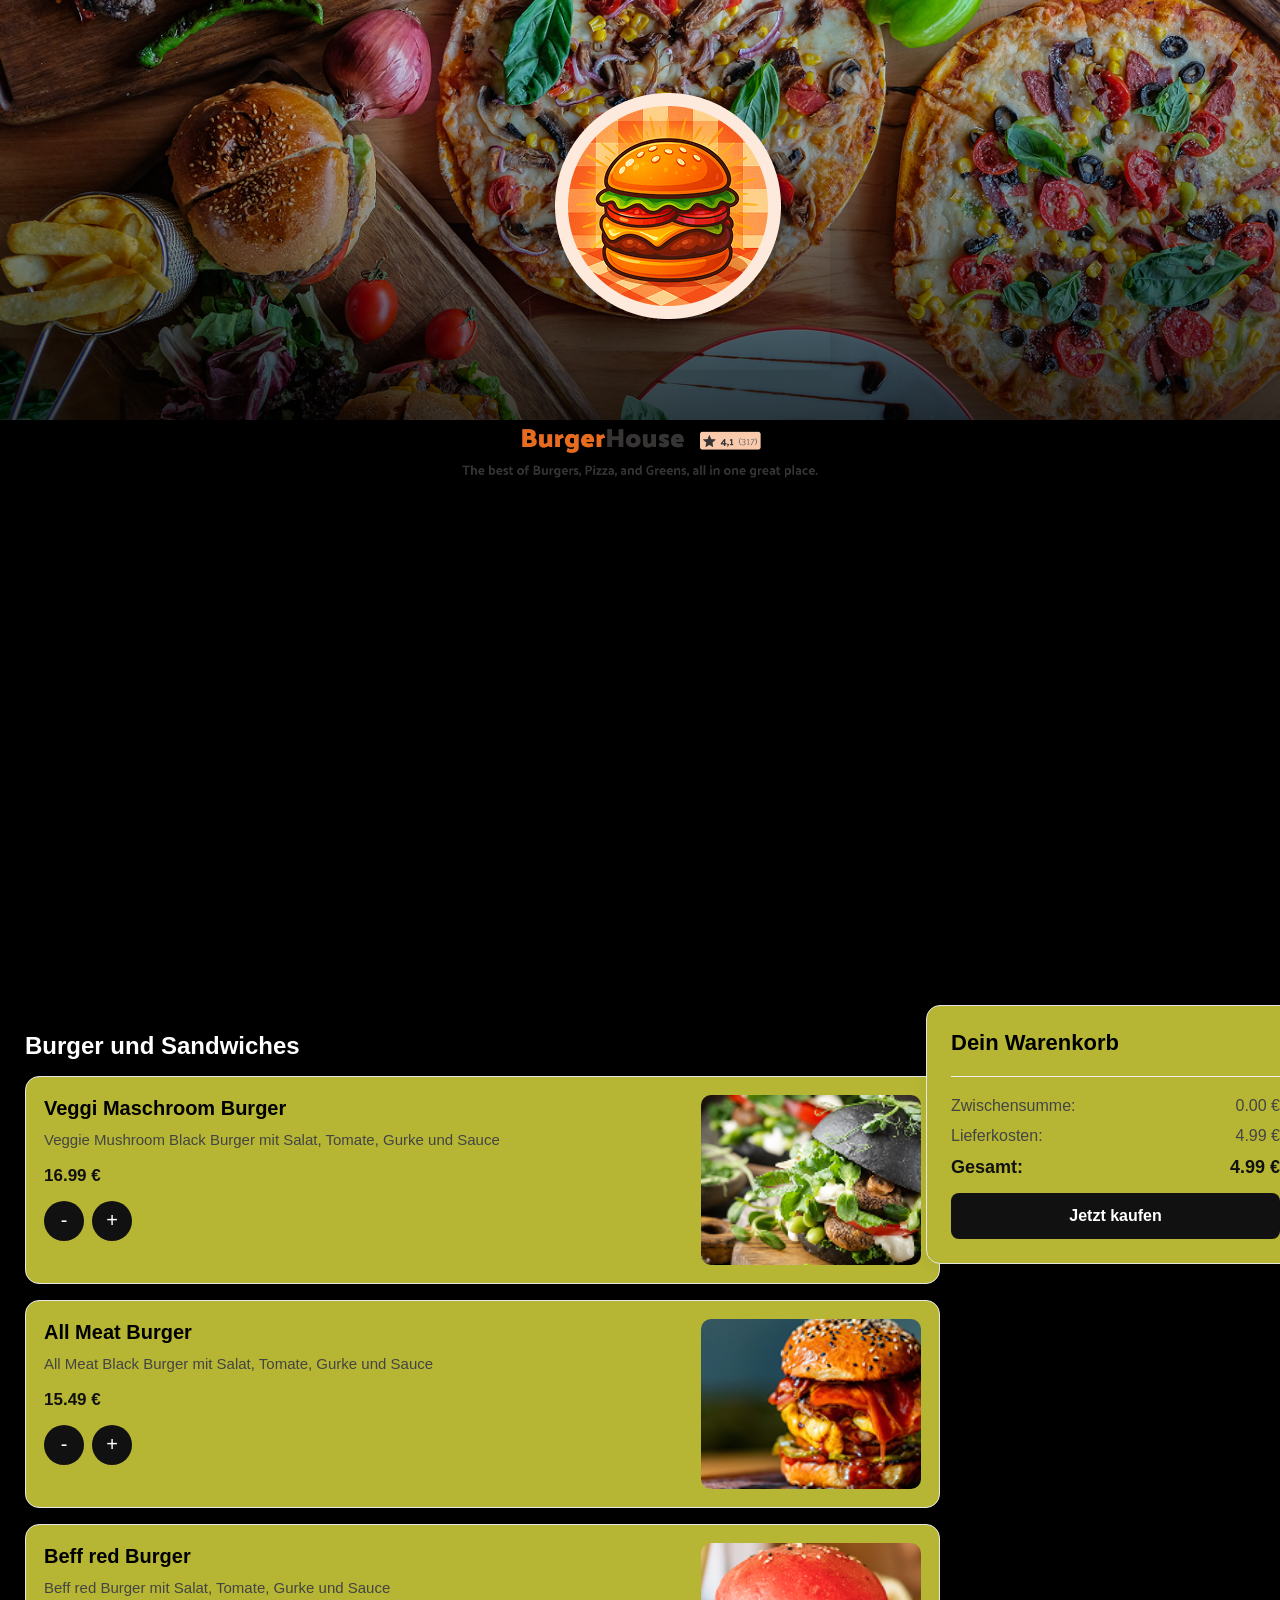
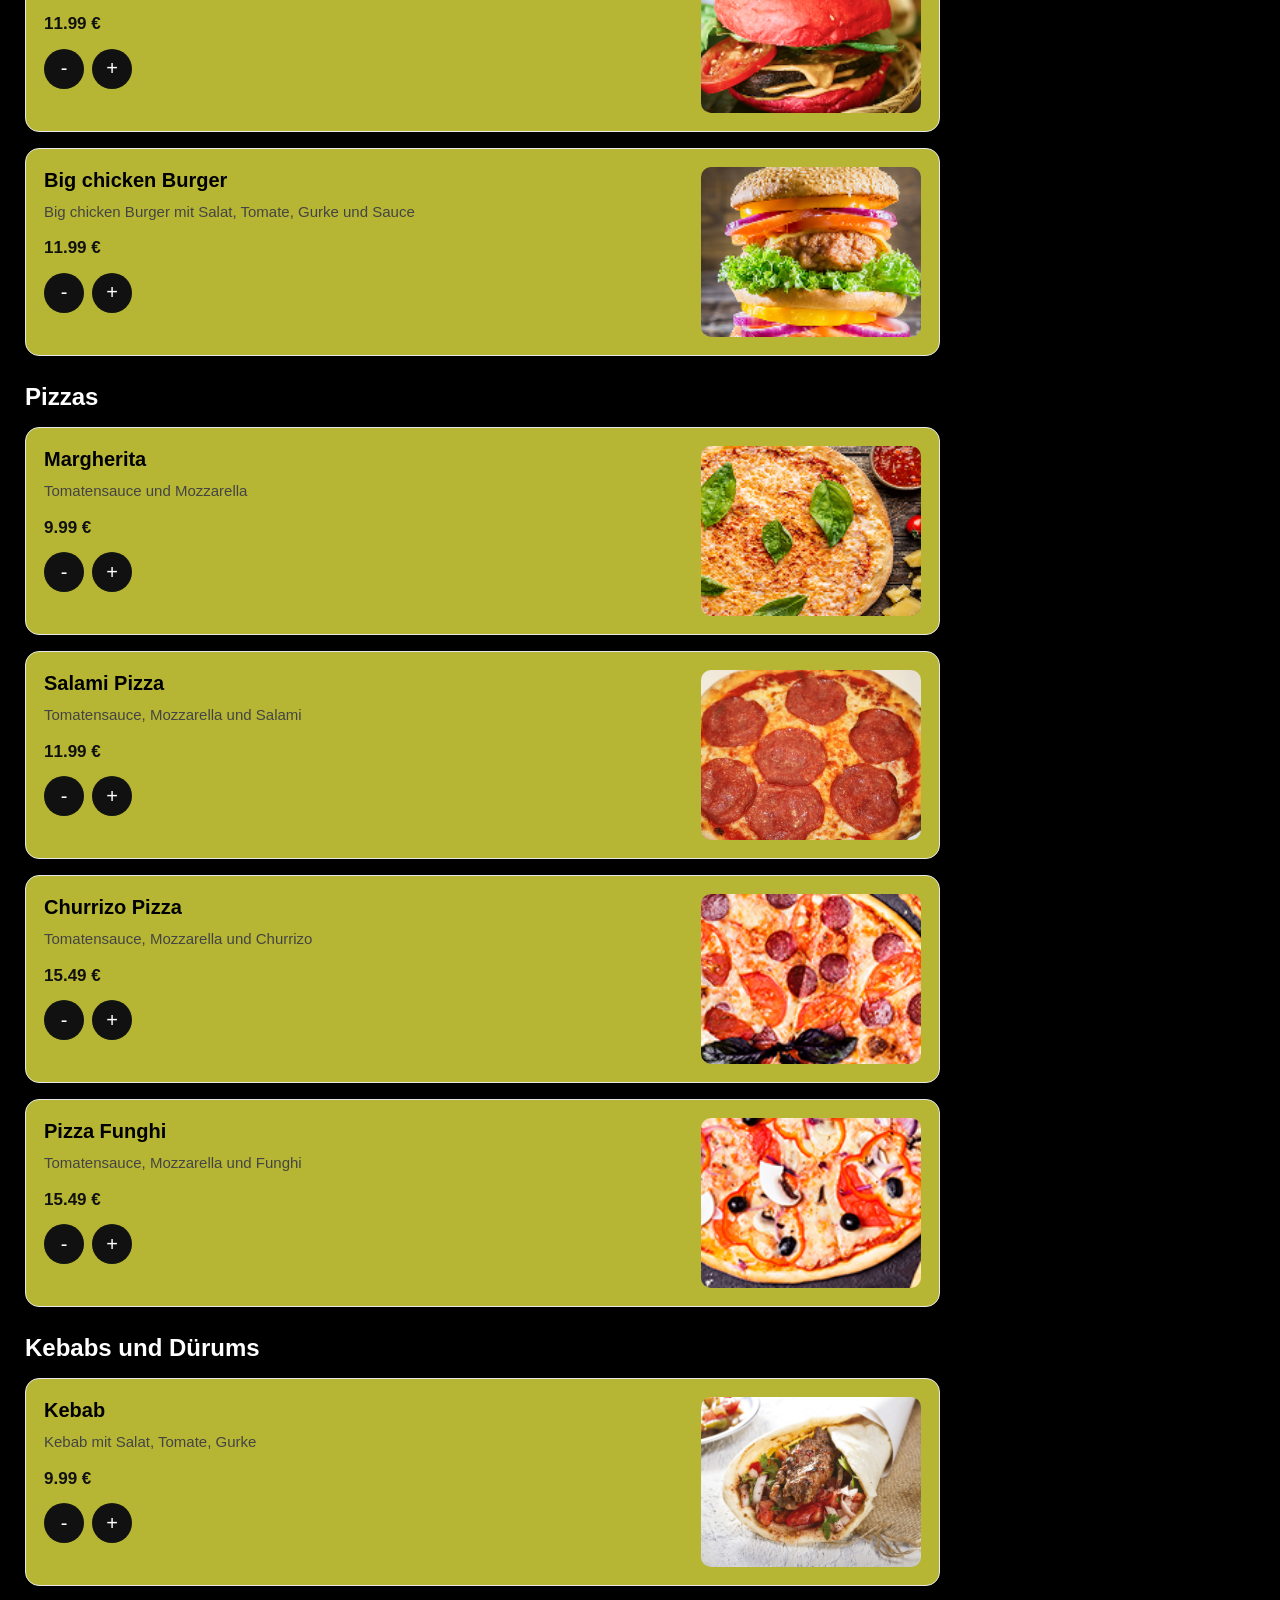
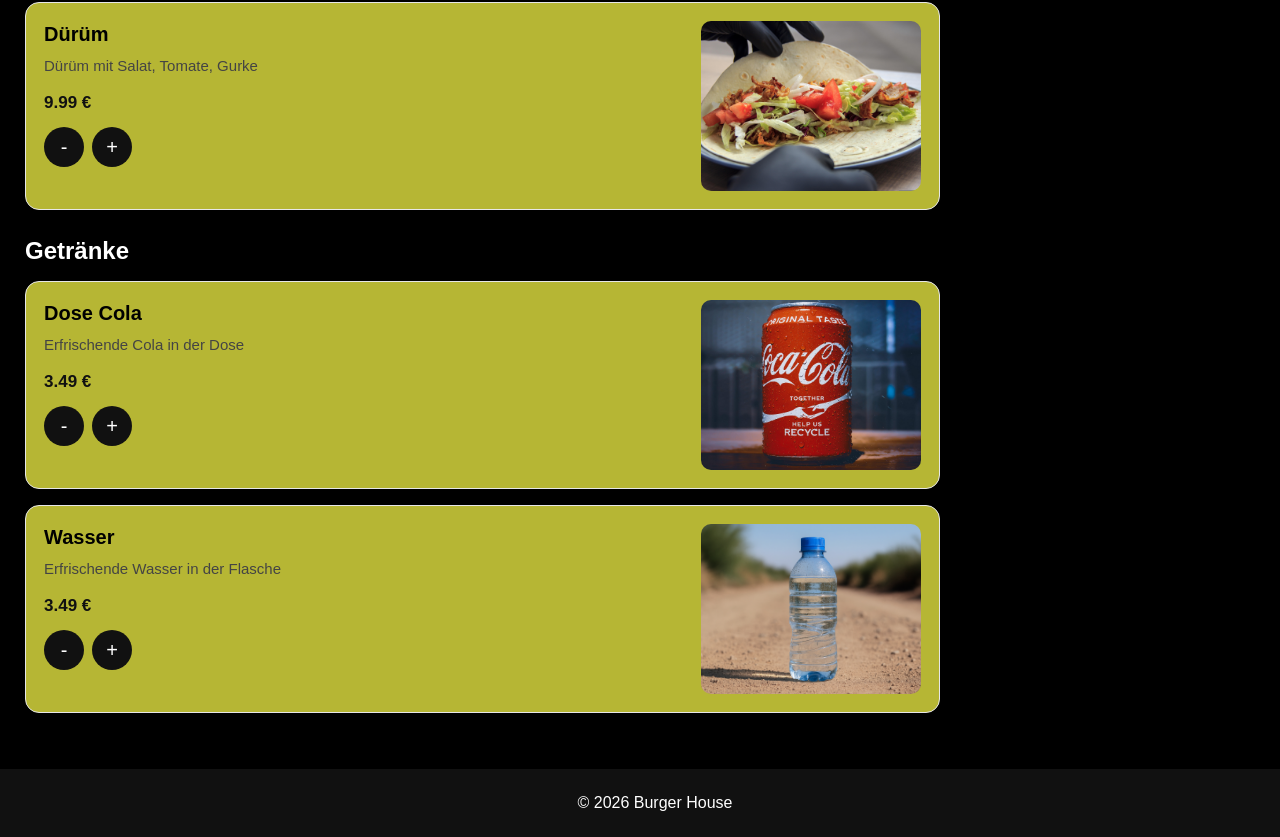
==== index.html @ 95d6471c "änderung 12.10.26" ====
<html lang="de">

<head> <meta charset="UTF-8"> <meta name="viewport" content="width=device-width, initial-scale=1.0">

<title>Burger House</title>

<link rel="stylesheet" href="style.css">

<script src="dbs.js"></script>
<script src="basket.js"></script>
<script src="menu.js"></script>
<script src="checkout.js"></script>

</head>

<body onload="init()">

<header>
    <div class="logo">
        <img src="fotos/logo.png" alt="Burger House">
    </div>
</header>

<main class="all">

    <section class="content">
        <div class="logo1">
            <img src="fotos/name.png" alt="Burger House Logo">
        </div>
    </section>

    <section class="menu-section">

        <div class="List">
            <h2>Unsere Speisekarte</h2>
        </div>

        <div class="container">

            <div class="menu" id="menu"></div>

            <aside class="basket">
                <h2>Dein Warenkorb</h2>

                <div id="basketItems"></div>

                <hr>

                <p>
                    <span>Zwischensumme:</span>
                    <span><span id="subtotal">0.00</span> €</span>
                </p>

                <p>
                    <span>Lieferkosten:</span>
                    <span>4.99 €</span>
                </p>

                <p class="total">
                    <span>Gesamt:</span>
                    <span><span id="total">4.99</span> €</span>
                </p>

                <button class="checkout-button" onclick="checkout()">
                    Jetzt kaufen
                </button>
            </aside>

        </div>
    </section>

</main>

<div id="checkout" class="checkout-overlay">
    <div class="checkout-box">

        <button class="close-button" onclick="closeCheckout()">×</button>

        <h2>Bestellung</h2>

        <p class="checkout-total">
            Gesamt:
            <b><span id="checkoutTotal">0.00</span> €</b>
        </p>

        <label for="name">Name</label>
        <input id="name" type="text" placeholder="Dein Name">

        <label for="address">Lieferadresse</label>
        <input id="address" type="text" placeholder="Straße und Hausnummer">

        <label for="city">Ort</label>
        <input id="city" type="text" placeholder="Ort">

        <button class="order-button" onclick="placeOrder()">
            Bestellung abschicken
        </button>

    </div>
</div>

<footer class="footer">
    <p>© 2026 Burger House</p>
</footer>

</body>

</html>
---- style.css ----
html {
    width: 100%;
    min-width: 320px;
    overflow-x: clip;
}

body {
    width: 100%;
    min-width: 320px;
    margin: 0;
    font-family: Arial, Helvetica, sans-serif;
    background: black;
    color: black;
    overflow-x: clip;
}

img {
    display: block;
    max-width: 100%;
    height: auto;
}

button,
input {
    font: inherit;
    max-width: 100%;
}

.content,
.all {
    width: 100%;
    max-width: 100%;
    min-width: 0;
    background: black;
}

.content {
    max-width: 1440px;
    margin: 0 auto;
}



header {
    width: 100%;
    min-width: 0;
    height: 360px;
    min-height: 360px;

    display: flex;
    flex-direction: column;
    justify-content: flex-end;

    padding: 30px;
    color: white;

    background-image:
        linear-gradient(
            to top,
            rgba(0, 0, 0, 0.75),
            rgba(0, 0, 0, 0.05)
        ),
        url("hero (5).png");

    background-size: cover;
    background-position: center;
    background-repeat: no-repeat;
}

header h1 {
    max-width: 100%;
    font-size: 48px;
    line-height: 1.15;
    overflow-wrap: anywhere;
    margin: 0 0 10px;
}

header p {
    max-width: 100%;
    font-size: 16px;
    line-height: 1.5;
    margin: 0 0 4px;
    overflow-wrap: anywhere;
}



.logo {
    width: 320px;
    height: 329px;
    max-width: 100%;

    
    background-size: cover;
    background-position: center;
    background-repeat: no-repeat;

    display: flex;
    justify-content: center;
    align-items: center;

    margin: 20px auto;
    padding: 10px;

    box-sizing: border-box;
    box-shadow: 0 4px 20px rgba(0, 0, 0, 0.15);
}

.logo img {
    display: block;
    width: auto;
    height: auto;
    max-width: 100%;
    max-height: 100%;
    object-fit: contain;
}
.logo1 {
    width: 480px;
    height: 500px;
    max-width: 100%;

    margin: 0 auto;
}

.List {
    width: 100%;
    max-width: 100%;
    min-width: 0;
    margin-bottom: 25px;
    padding: 0 25px;
}

.List h2 {
    background: none;
    padding: 0;
    font-size: 28px;
    line-height: 1.3;
    overflow-wrap: anywhere;
}

.category-title {
    max-width: 100%;
    background: none;
    color: white;
    padding: 0;
    margin: 25px 0 15px;
    font-size: 24px;
    line-height: 1.3;
    text-underline-position: auto;
    text-decoration-thickness: 2px;
    overflow-wrap: anywhere;
}



.container {
    display: flex;
    align-items: flex-start;
    gap: 24px;

    width: 100%;
    max-width: 100%;
    min-width: 0;

    padding: 0 25px;
}

.menu {
    flex: 1 1 0;
    width: 100%;
    max-width: 100%;
    min-width: 0;
}



.menu-item {
    display: flex;
    justify-content: space-between;
    align-items: flex-start;
    gap: 20px;

    width: 100%;
    max-width: 100%;
    min-width: 0;

    background: rgb(182, 182, 52);
    padding: 18px;
    margin: 0 0 16px;

    border-radius: 14px;
    border: 1px solid #e7e7e7;

    box-shadow: 0 3px 12px rgba(0, 0, 0, 0.04);
}

.menu-info {
    flex: 1 1 0;
    width: 100%;
    min-width: 0;
    overflow-wrap: anywhere;
}

.menu-item h3 {
    max-width: 100%;
    font-size: 20px;
    line-height: 1.3;
    margin: 0 0 8px;
    overflow-wrap: anywhere;
}

.menu-item p {
    max-width: 100%;
    color: #444;
    font-size: 15px;
    line-height: 1.5;
    margin: 0 0 7px;
    overflow-wrap: anywhere;
}

.menu-item .price {
    color: #111;
    font-size: 17px;
    font-weight: bold;
    margin-top: 12px;
}

.menu-item img {
    display: block;
    flex: 0 1 220px;
    width: 220px;
    max-width: 45%;
    min-width: 0;
    height: 170px;

    object-fit: cover;
    border-radius: 10px;
}


.quantity-buttons {
    display: flex;
    align-items: center;
    flex-wrap: wrap;
    gap: 8px;
    max-width: 100%;
    margin-top: 12px;
}

.quantity-buttons button {
    flex: 0 0 40px;
    width: 40px;
    height: 40px;
    padding: 0;

    border: none;
    border-radius: 50%;

    background: #111;
    color: white;
    font-size: 20px;
    cursor: pointer;
    touch-action: manipulation;
}

.quantity-buttons button:hover {
    background: #333;
}



.basket {
    width: 329px;
    max-width: 100%;
    min-width: 0;
    flex: 0 1 329px;

    background: rgb(182, 182, 52);
    border: 1px solid #e5e5e5;
    border-radius: 14px;

    padding: 24px;
    margin: 0;

    position: sticky;
    top: 20px;

    overflow-wrap: anywhere;
    box-shadow: 0 3px 15px rgba(0, 0, 0, 0.06);
}

.basket h2 {
    background: none;
    padding: 0;
    margin: 0 0 20px;
    font-size: 22px;
    overflow-wrap: anywhere;
}

.basket-item {
    padding: 12px 0;
    border-bottom: 1px solid #eee;
    min-width: 0;
    overflow-wrap: anywhere;
}

.basket-name {
    font-weight: 600;
    margin-bottom: 8px;
    overflow-wrap: anywhere;
}

.basket-controls {
    display: flex;
    align-items: center;
    flex-wrap: wrap;
    gap: 8px;
    min-width: 0;
}

.basket-controls button {
    flex: 0 0 30px;
    width: 30px;
    height: 30px;
    padding: 0;

    border: none;
    border-radius: 50%;

    background: #111;
    color: white;
    cursor: pointer;
    touch-action: manipulation;
}

.basket-controls strong {
    margin-left: auto;
    min-width: 0;
    overflow-wrap: anywhere;
}

.basket hr {
    border: none;
    border-top: 1px solid #eee;
    margin: 20px 0;
}

.basket p {
    display: flex;
    justify-content: space-between;
    align-items: flex-start;
    gap: 10px;
    margin: 0 0 12px;
    color: #444;
    min-width: 0;
}

.basket p span {
    min-width: 0;
    overflow-wrap: anywhere;
}

.basket .total {
    color: #111;
    font-size: 18px;
    font-weight: bold;
}



.checkout-button {
    display: block;
    width: 100%;
    max-width: 100%;
    min-width: 0;

    padding: 14px;
    margin-top: 15px;

    border: none;
    border-radius: 8px;

    background: #111;
    color: white;

    font-size: 16px;
    font-weight: bold;
    cursor: pointer;
    overflow-wrap: anywhere;
    touch-action: manipulation;
}

.checkout-button:hover {
    background: #333;
}



.checkout-overlay {
    display: none;

    position: fixed;
    inset: 0;

    width: 100%;
    height: 100%;
    height: 100dvh;

    background: rgba(0, 0, 0, 0.55);

    justify-content: center;
    align-items: center;

    padding: 20px;
    z-index: 1000;

    overflow-x: hidden;
    overflow-y: auto;
}

.checkout-box {
    position: relative;

    width: 100%;
    max-width: 480px;
    min-width: 0;

    max-height: calc(100vh - 40px);
    max-height: calc(100dvh - 40px);
    overflow-x: hidden;
    overflow-y: auto;

    background: white;
    padding: 30px;
    border-radius: 18px;

    box-shadow: 0 10px 40px rgba(0, 0, 0, 0.25);
}

.checkout-box h2 {
    background: none;
    padding: 0;
    margin: 0 35px 10px 0;
    font-size: 26px;
    overflow-wrap: anywhere;
}

.checkout-total {
    margin-bottom: 25px;
    color: #555;
    overflow-wrap: anywhere;
}

.checkout-box label {
    display: block;
    margin-top: 15px;
    margin-bottom: 6px;

    font-size: 14px;
    font-weight: bold;
    overflow-wrap: anywhere;
}

.checkout-box input {
    display: block;

    width: 100%;
    max-width: 100%;
    min-width: 0;

    padding: 13px;

    border: 1px solid #ddd;
    border-radius: 8px;

    font-size: 16px;
    outline: none;
}

.checkout-box input:focus {
    border-color: #111;
}



.order-button {
    display: block;
    width: 100%;
    max-width: 100%;
    min-width: 0;

    margin-top: 25px;
    padding: 14px;

    border: none;
    border-radius: 8px;

    background: #111;
    color: white;

    font-size: 16px;
    font-weight: bold;
    cursor: pointer;
    overflow-wrap: anywhere;
    touch-action: manipulation;
}

.order-button:hover {
    background: #333;
}



.close-button {
    position: absolute;
    top: 15px;
    right: 15px;

    width: 35px;
    height: 35px;
    padding: 0;

    border: none;
    border-radius: 50%;

    background: #eee;
    color: #222;

    font-size: 24px;
    cursor: pointer;
    touch-action: manipulation;
}

.close-button:hover {
    background: #ddd;
}



.footer {
    width: 100%;
    max-width: 100%;
    min-width: 0;

    padding: 25px 15px;
    margin-top: 40px;

    text-align: center;
    background: #111;
    color: white;

    overflow-wrap: anywhere;
}

.footer p {
    margin: 0;
}



@media (max-width: 1000px) {
    .container {
        gap: 20px;
        padding: 0 20px;
    }

    .basket {
        flex: 0 1 300px;
        width: 300px;
        padding: 18px;
    }

    .menu-item {
        gap: 14px;
    }

    .menu-item img {
        flex-basis: 180px;
        width: 180px;
        height: 145px;
    }
}



@media (max-width: 768px) {
    header {
        height: 300px;
        min-height: 250px;
        padding: 24px 18px;
    }

    header h1 {
        font-size: clamp(28px, 5vw, 40px);
    }

    .container {
        flex-direction: column;
        align-items: stretch;
        gap: 24px;

        width: 100%;
        max-width: 100%;
        padding: 0 16px;
    }

    .menu {
        width: 100%;
        max-width: 100%;
        flex: 1 1 auto;
    }

    .basket {
        width: 100%;
        max-width: 100%;
        min-width: 0;
        flex: 1 1 auto;

        margin: 0;
        position: static;
    }

    .menu-item img {
        max-width: 40%;
    }

    .List {
        padding: 0 16px;
    }
}


@media (max-width: 600px) {
    header {
        height: 270px;
        min-height: 220px;
        padding: 20px 15px;
        background-position: center;
    }

    header h1 {
        font-size: clamp(24px, 6vw, 32px);
        line-height: 1.2;
    }

    header p {
        font-size: 14px;
    }

    .List {
        padding: 0 12px;
        margin-bottom: 20px;
    }

    .List h2 {
        font-size: 24px;
    }

    .container {
        padding: 0 12px;
        gap: 20px;
    }

    .category-title {
        font-size: 21px;
        margin: 20px 0 12px;
    }

    .menu-item {
        flex-direction: column;
        gap: 12px;
        padding: 14px;
        border-radius: 12px;
    }

    .menu-info {
        width: 100%;
        max-width: 100%;
    }

    .menu-item img {
        order: -1;

        flex: 0 0 auto;
        width: 100%;
        max-width: 100%;
        height: auto;
        aspect-ratio: 16 / 9;

        object-fit: cover;
    }

    .menu-item h3 {
        font-size: 18px;
    }

    .menu-item p {
        font-size: 14px;
        line-height: 1.5;
    }

    .menu-item .price {
        font-size: 16px;
    }

    .quantity-buttons button {
        width: 40px;
        height: 40px;
        flex-basis: 40px;
    }

    .basket {
        width: 100%;
        max-width: 100%;
        min-width: 0;
        padding: 16px;
        margin: 0;
        border-radius: 12px;
    }

    .basket h2 {
        font-size: 20px;
    }

    .checkout-overlay {
        align-items: center;
        padding: 12px;
    }

    .checkout-box {
        width: 100%;
        max-width: 480px;
        padding: 24px 18px;
        border-radius: 14px;
    }

    .checkout-box h2 {
        font-size: 23px;
    }

    .footer {
        padding: 22px 12px;
    }
}



@media (max-width: 400px) {
    header {
        height: 240px;
        min-height: 220px;
        padding: 16px 12px;
    }

    header h1 {
        font-size: 24px;
    }

    header p {
        font-size: 13px;
    }

    /* Logo proportional halten */
    .logo {
        width: 320px;
        height: 329px;
        max-width: 100%;
        margin: 16px auto;
        padding: 10px;
    }

    .logo img {
        width: auto;
        height: auto;
        max-width: 100%;
        max-height: 100%;
        object-fit: contain;
    }

    .List {
        padding: 0 10px;
    }

    .List h2 {
        font-size: 22px;
    }

    .container {
        width: 100%;
        max-width: 100%;
        padding: 0 10px;
        gap: 18px;
    }

    .menu,
    .basket {
        width: 100%;
        max-width: 100%;
        min-width: 0;
    }

    .category-title {
        font-size: 20px;
        margin: 18px 0 12px;
    }

    .menu-item {
        width: 100%;
        max-width: 100%;
        min-width: 0;

        padding: 12px;
        gap: 10px;
        margin-bottom: 13px;
        border-radius: 10px;
    }

    .menu-item h3 {
        font-size: 17px;
    }

    .menu-item p {
        font-size: 14px;
    }

    .menu-item img {
        width: 100%;
        max-width: 100%;
        height: auto;
        aspect-ratio: 16 / 10;
    }

    .basket {
        flex: 1 1 auto;
        margin: 0;
        padding: 13px;
    }

    .basket h2 {
        font-size: 19px;
    }

    .basket-controls {
        gap: 6px;
    }

    .checkout-overlay {
        padding: 8px;
    }

    .checkout-box {
        width: 100%;
        max-width: 100%;

        max-height: calc(100vh - 16px);
        max-height: calc(100dvh - 16px);

        padding: 22px 14px;
    }

    .checkout-box h2 {
        font-size: 21px;
    }

    .checkout-box input {
        padding: 12px 10px;
    }

    .close-button {
        top: 10px;
        right: 10px;
        width: 32px;
        height: 32px;
    }

    .footer {
        padding: 20px 10px;
        font-size: 14px;
    }
}
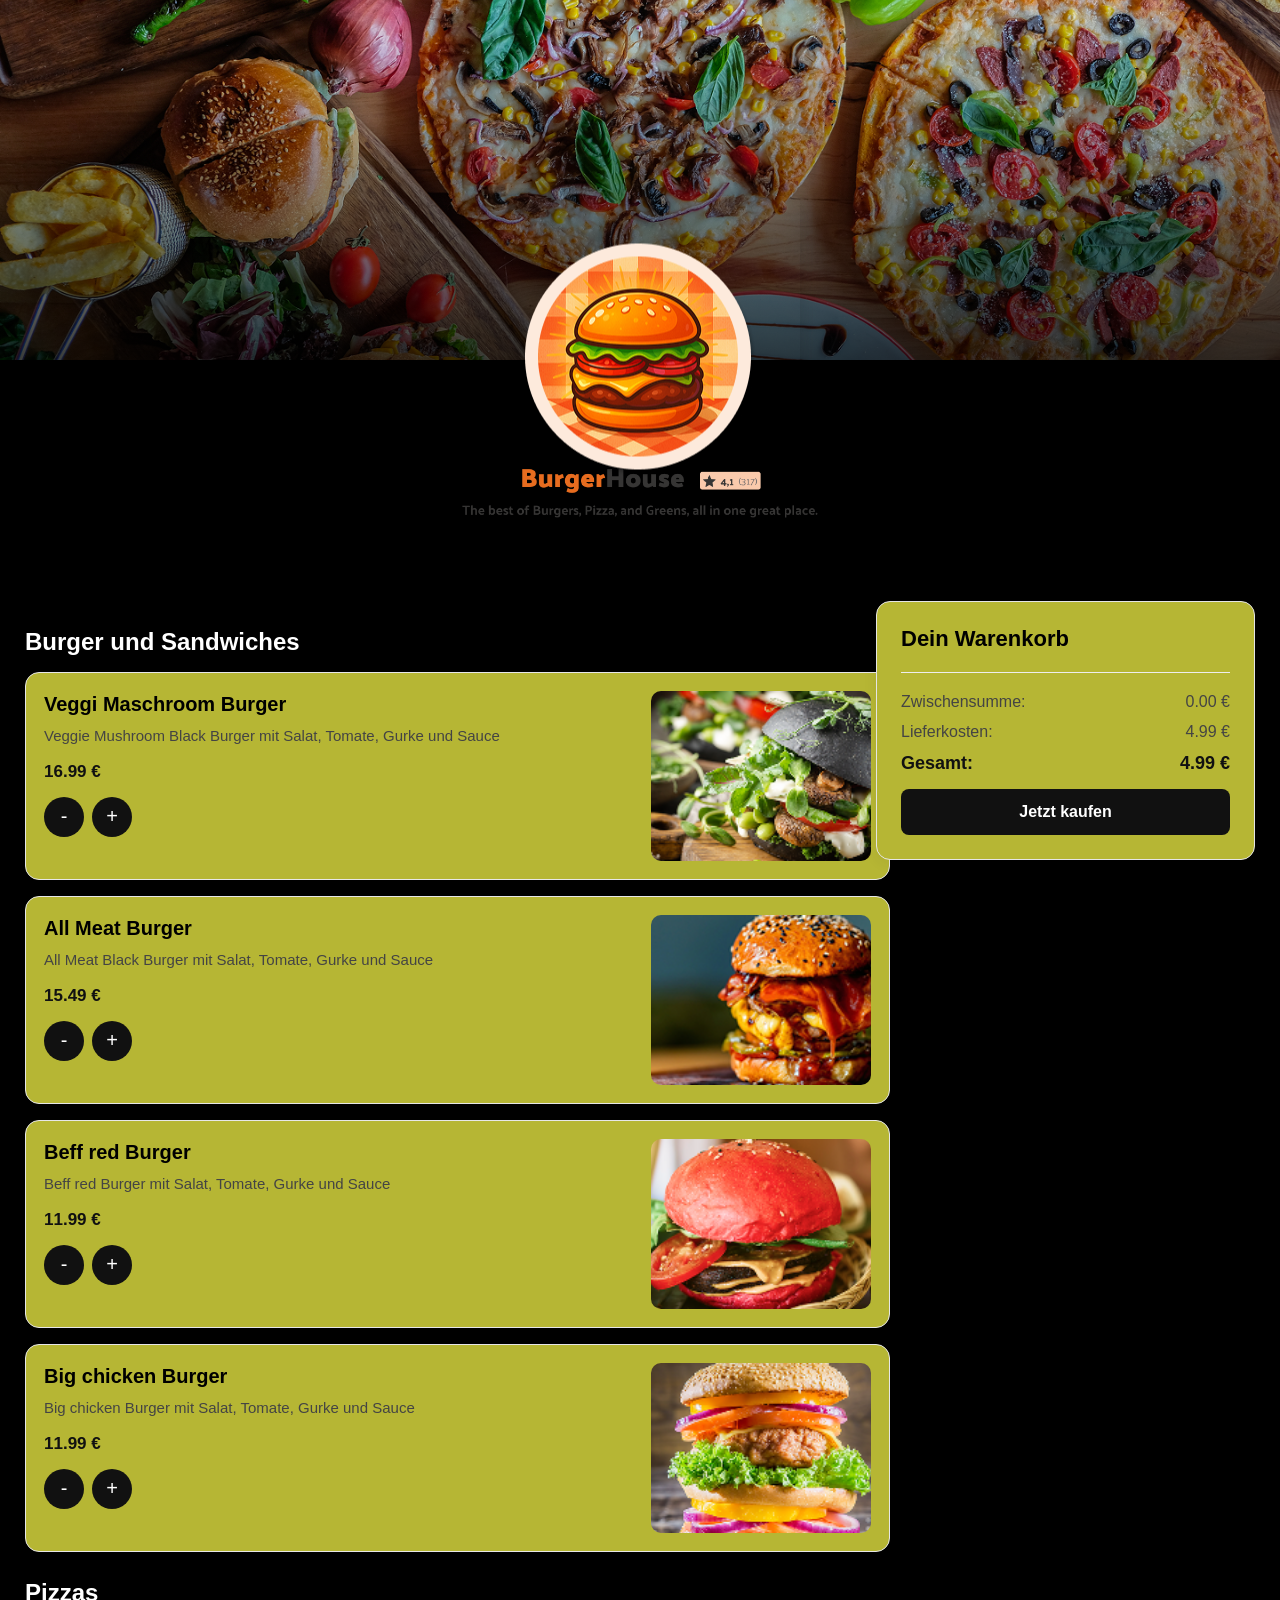
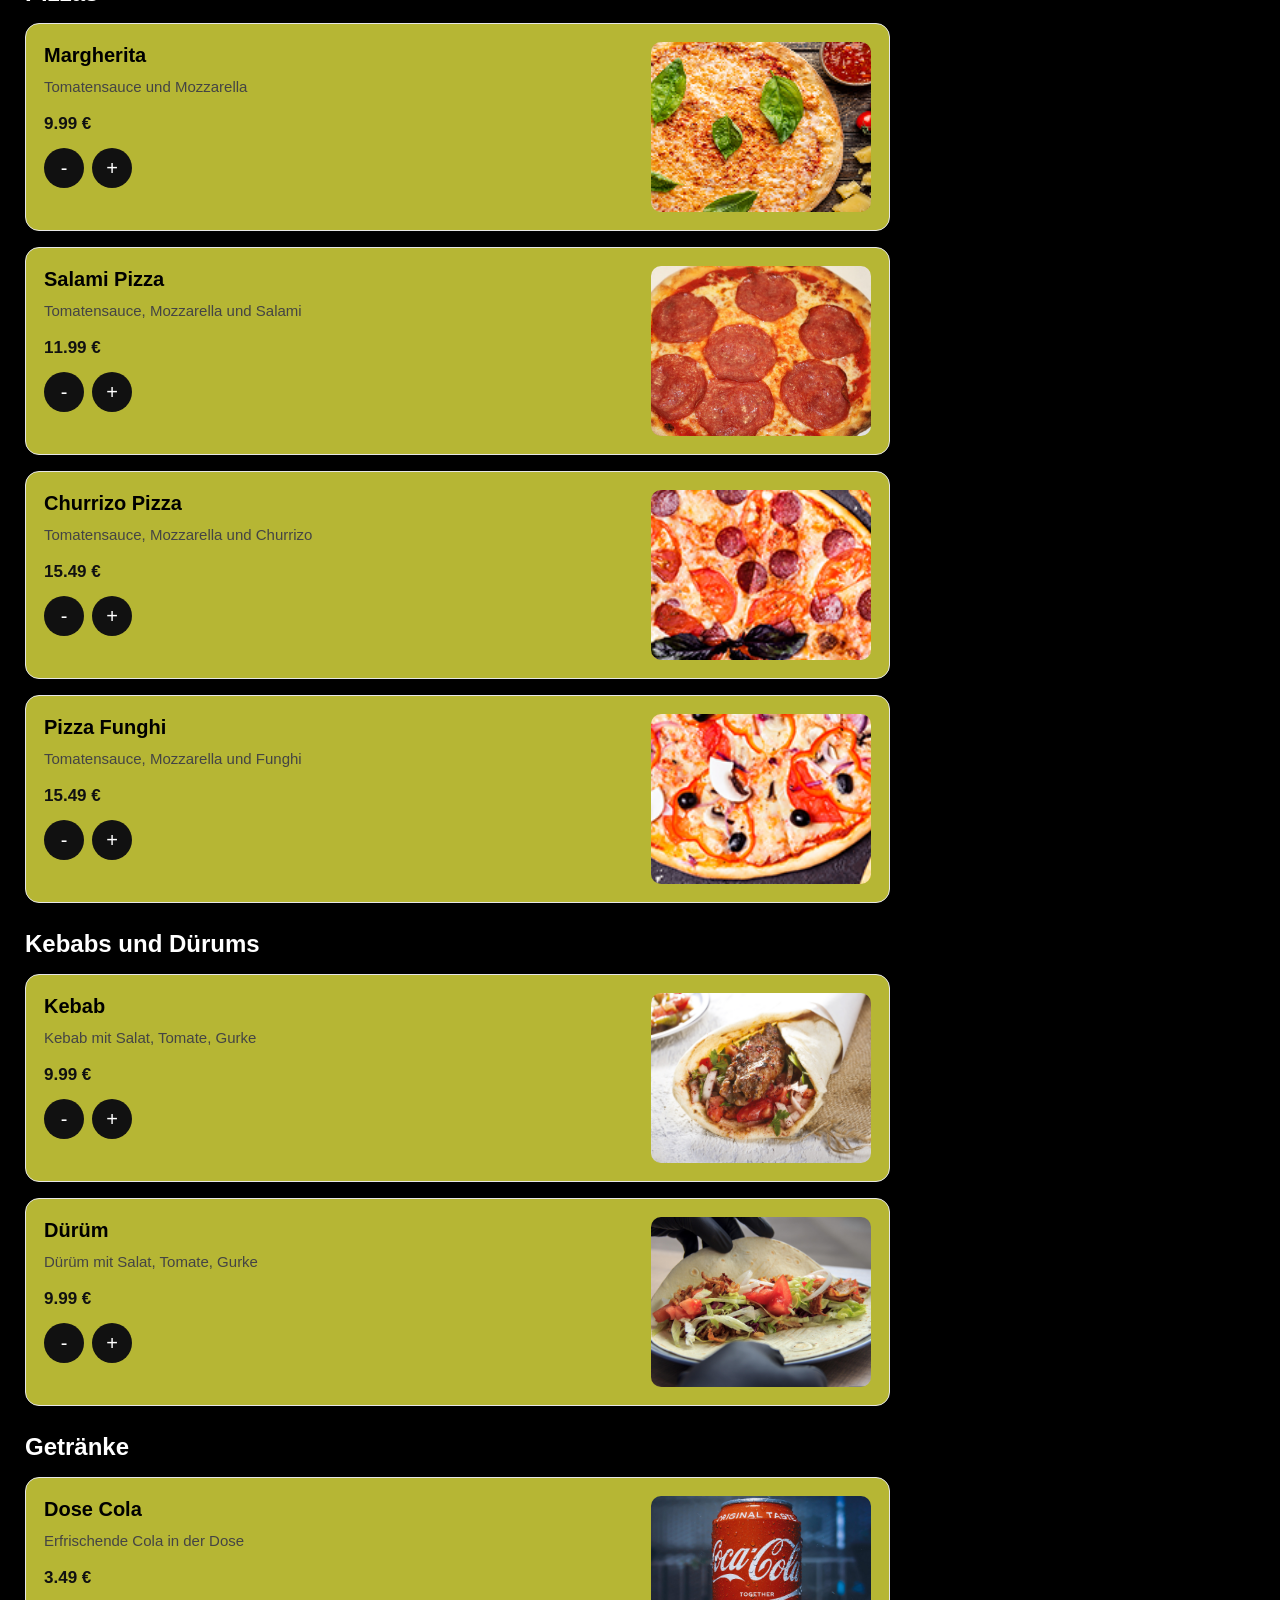
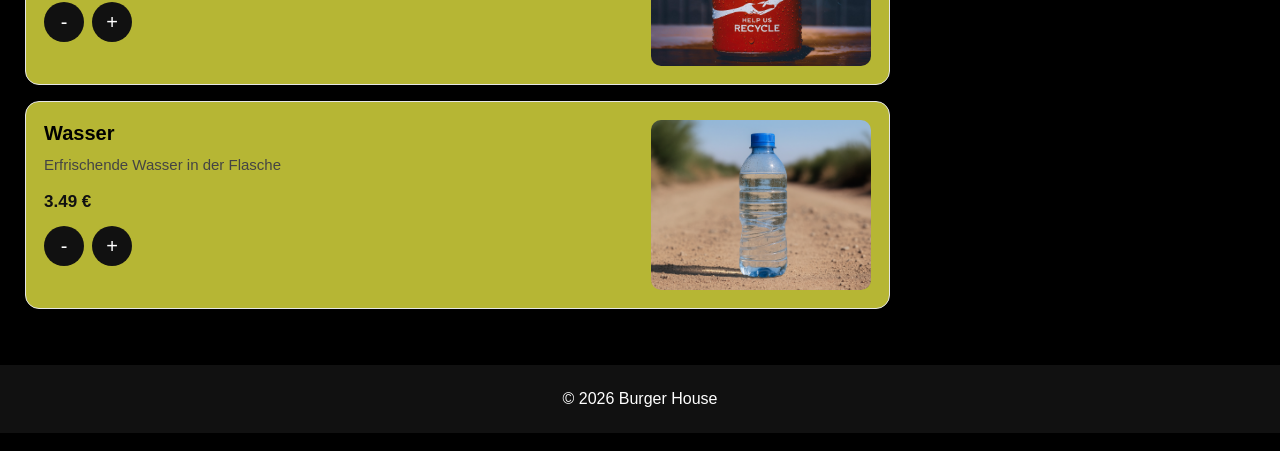
==== commit 35db5a01: "Abstände und Layout angepasst" ====
--- a/index.html
+++ b/index.html
@@ -1,17 +1,19 @@
 
+<!DOCTYPE html>
 <html lang="de">
 
-<head> <meta charset="UTF-8"> <meta name="viewport" content="width=device-width, initial-scale=1.0">
+<head>
+    <meta charset="UTF-8">
+    <meta name="viewport" content="width=device-width, initial-scale=1.0">
 
-<title>Burger House</title>
+    <title>Burger House</title>
 
-<link rel="stylesheet" href="style.css">
+    <link rel="stylesheet" href="style.css">
 
-<script src="dbs.js"></script>
-<script src="basket.js"></script>
-<script src="menu.js"></script>
-<script src="checkout.js"></script>
-
+    <script src="dbs.js"></script>
+    <script src="basket.js"></script>
+    <script src="menu.js"></script>
+    <script src="checkout.js"></script>
 </head>
 
 <body onload="init()">
@@ -105,6 +107,7 @@
 </footer>
 
 </body>
+</html>
+```
 
-</html>
 
--- a/style.css
+++ b/style.css
@@ -1,3 +1,4 @@
+```css
 html {
     width: 100%;
     min-width: 320px;
@@ -40,6 +41,7 @@
 }
 
 
+/* HEADER MIT HINTERGRUNDBILD */
 
 header {
     width: 100%;
@@ -52,6 +54,11 @@
     justify-content: flex-end;
 
     padding: 30px;
+    box-sizing: border-box;
+
+    position: relative;
+    margin-bottom: 100px;
+
     color: white;
 
     background-image:
@@ -84,25 +91,31 @@
 }
 
 
+/* VORDERGRUND-LOGO IM HEADER */
 
 .logo {
     width: 320px;
     height: 329px;
-    max-width: 100%;
-
-    
+    max-width: 90%;
+
+    display: flex;
+    justify-content: center;
+    align-items: center;
+
+    position: absolute;
+    left: 50%;
+    bottom: 0;
+    transform: translate(-50%, 50%);
+
+    margin: 0;
+    padding: 10px;
+
+    box-sizing: border-box;
+
     background-size: cover;
     background-position: center;
     background-repeat: no-repeat;
 
-    display: flex;
-    justify-content: center;
-    align-items: center;
-
-    margin: 20px auto;
-    padding: 10px;
-
-    box-sizing: border-box;
     box-shadow: 0 4px 20px rgba(0, 0, 0, 0.15);
 }
 
@@ -114,20 +127,40 @@
     max-height: 100%;
     object-fit: contain;
 }
+
+
+/* ZWEITES BILD: NAME.PNG */
+
 .logo1 {
     width: 480px;
-    height: 500px;
-    max-width: 100%;
-
-    margin: 0 auto;
-}
+    height: auto;
+    max-width: 100%;
+
+    margin: 0 auto 10px;
+    padding: 0;
+}
+
+.logo1 img {
+    display: block;
+    width: 100%;
+    height: auto;
+    max-width: 100%;
+    object-fit: contain;
+}
+
+
+/* SPEISEKARTE */
 
 .List {
     width: 100%;
     max-width: 100%;
     min-width: 0;
-    margin-bottom: 25px;
+
+    margin-top: 0;
+    margin-bottom: 15px;
+
     padding: 0 25px;
+    box-sizing: border-box;
 }
 
 .List h2 {
@@ -152,6 +185,7 @@
 }
 
 
+/* MENÜ UND WARENKORB */
 
 .container {
     display: flex;
@@ -163,6 +197,7 @@
     min-width: 0;
 
     padding: 0 25px;
+    box-sizing: border-box;
 }
 
 .menu {
@@ -171,8 +206,6 @@
     max-width: 100%;
     min-width: 0;
 }
-
-
 
 .menu-item {
     display: flex;
@@ -238,6 +271,8 @@
 }
 
 
+/* MENGEN-AUSWAHL */
+
 .quantity-buttons {
     display: flex;
     align-items: center;
@@ -268,6 +303,7 @@
 }
 
 
+/* WARENKORB */
 
 .basket {
     width: 329px;
@@ -367,6 +403,7 @@
 }
 
 
+/* CHECKOUT-BUTTON */
 
 .checkout-button {
     display: block;
@@ -395,6 +432,7 @@
 }
 
 
+/* CHECKOUT-FENSTER */
 
 .checkout-overlay {
     display: none;
@@ -482,6 +520,7 @@
 }
 
 
+/* BESTELLEN */
 
 .order-button {
     display: block;
@@ -510,6 +549,7 @@
 }
 
 
+/* SCHLIESSEN-BUTTON */
 
 .close-button {
     position: absolute;
@@ -536,6 +576,7 @@
 }
 
 
+/* FOOTER */
 
 .footer {
     width: 100%;
@@ -550,6 +591,7 @@
     color: white;
 
     overflow-wrap: anywhere;
+    box-sizing: border-box;
 }
 
 .footer p {
@@ -557,6 +599,7 @@
 }
 
 
+/* TABLETS */
 
 @media (max-width: 1000px) {
     .container {
@@ -582,6 +625,7 @@
 }
 
 
+/* MOBILGERÄTE */
 
 @media (max-width: 768px) {
     header {
@@ -629,6 +673,8 @@
     }
 }
 
+
+/* KLEINE BILDSCHIRME */
 
 @media (max-width: 600px) {
     header {
@@ -649,7 +695,7 @@
 
     .List {
         padding: 0 12px;
-        margin-bottom: 20px;
+        margin-bottom: 15px;
     }
 
     .List h2 {
@@ -744,12 +790,14 @@
 }
 
 
+/* SEHR KLEINE BILDSCHIRME */
 
 @media (max-width: 400px) {
     header {
         height: 240px;
         min-height: 220px;
         padding: 16px 12px;
+        margin-bottom: 100px;
     }
 
     header h1 {
@@ -760,13 +808,18 @@
         font-size: 13px;
     }
 
-    /* Logo proportional halten */
     .logo {
         width: 320px;
         height: 329px;
-        max-width: 100%;
-        margin: 16px auto;
+        max-width: 90%;
+
+        margin: 0;
         padding: 10px;
+
+        position: absolute;
+        left: 50%;
+        bottom: 0;
+        transform: translate(-50%, 50%);
     }
 
     .logo img {
@@ -777,8 +830,23 @@
         object-fit: contain;
     }
 
+    .logo1 {
+        width: 100%;
+        max-width: 100%;
+        height: auto;
+        margin: 0 auto 10px;
+    }
+
+    .logo1 img {
+        width: 100%;
+        height: auto;
+        object-fit: contain;
+    }
+
     .List {
         padding: 0 10px;
+        margin-top: 0;
+        margin-bottom: 15px;
     }
 
     .List h2 {
@@ -878,6 +946,7 @@
         font-size: 14px;
     }
 }
-
-
-
+```
+
+
+
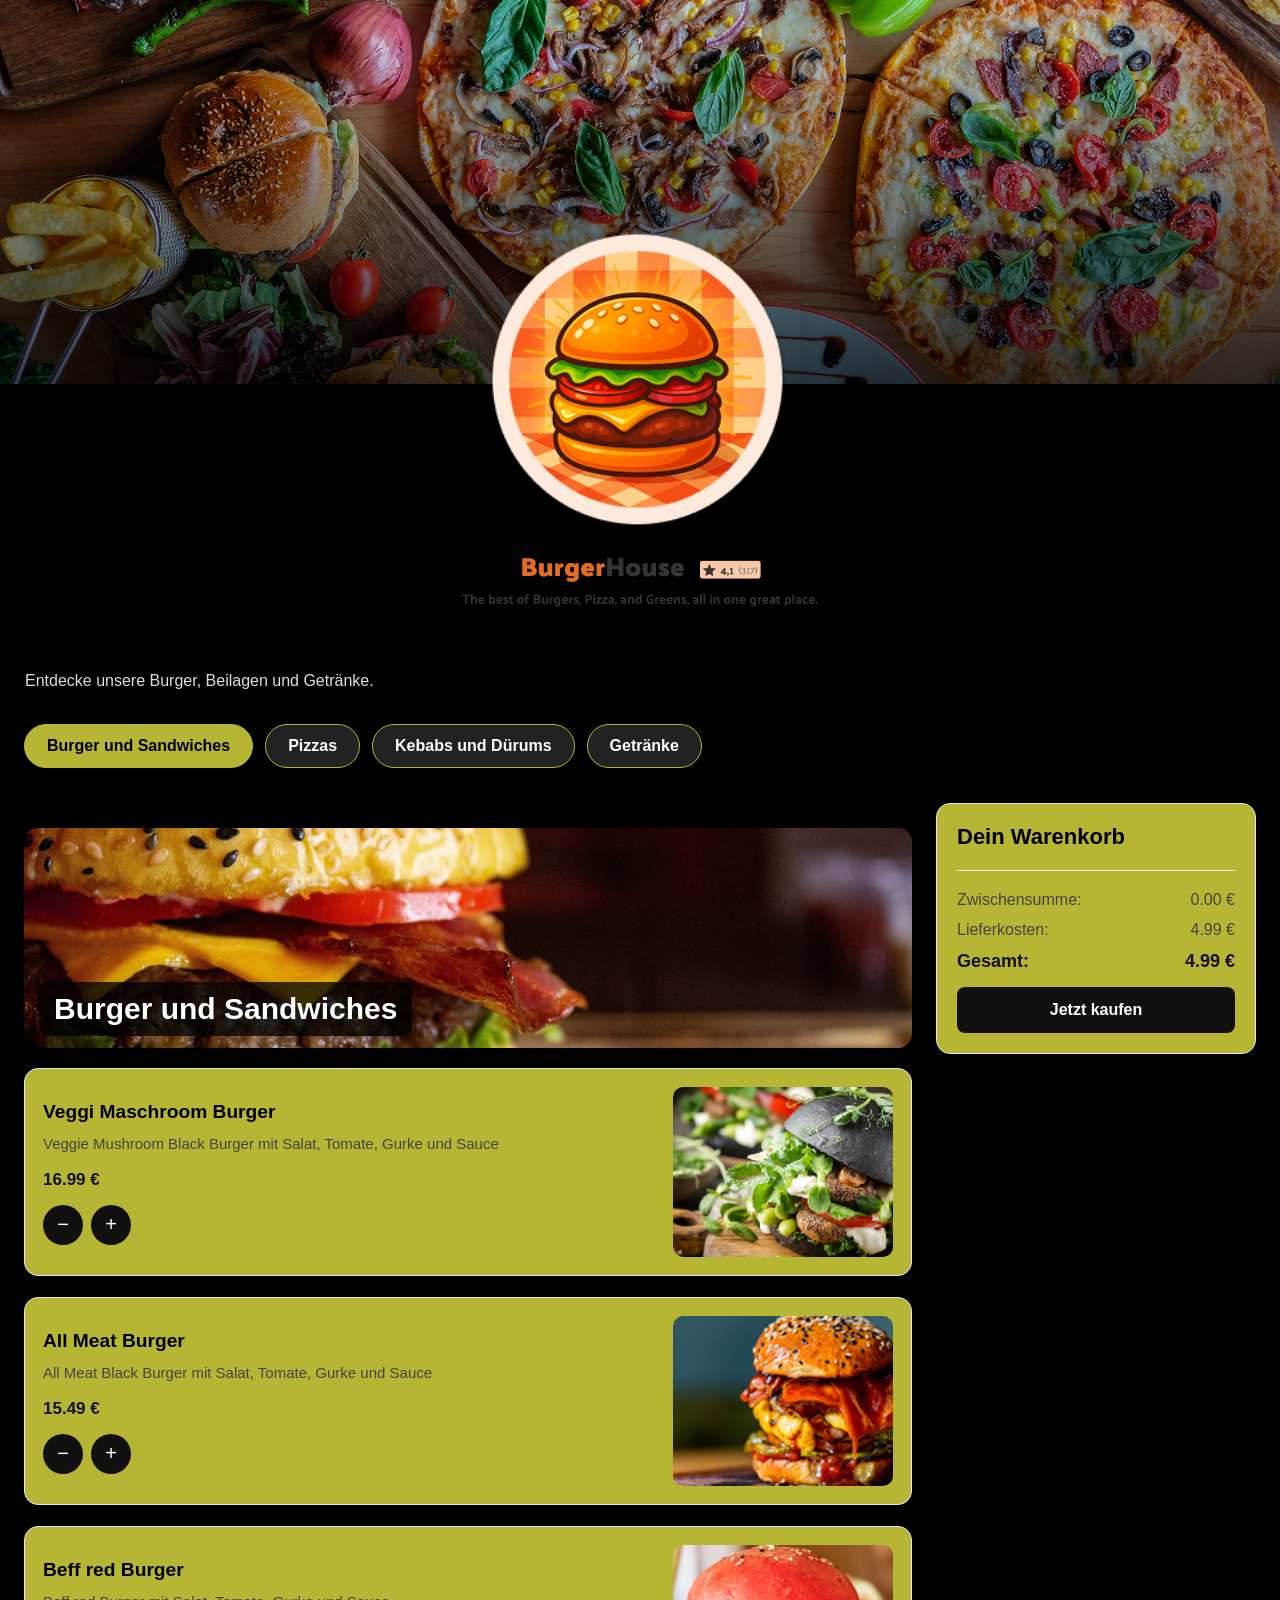
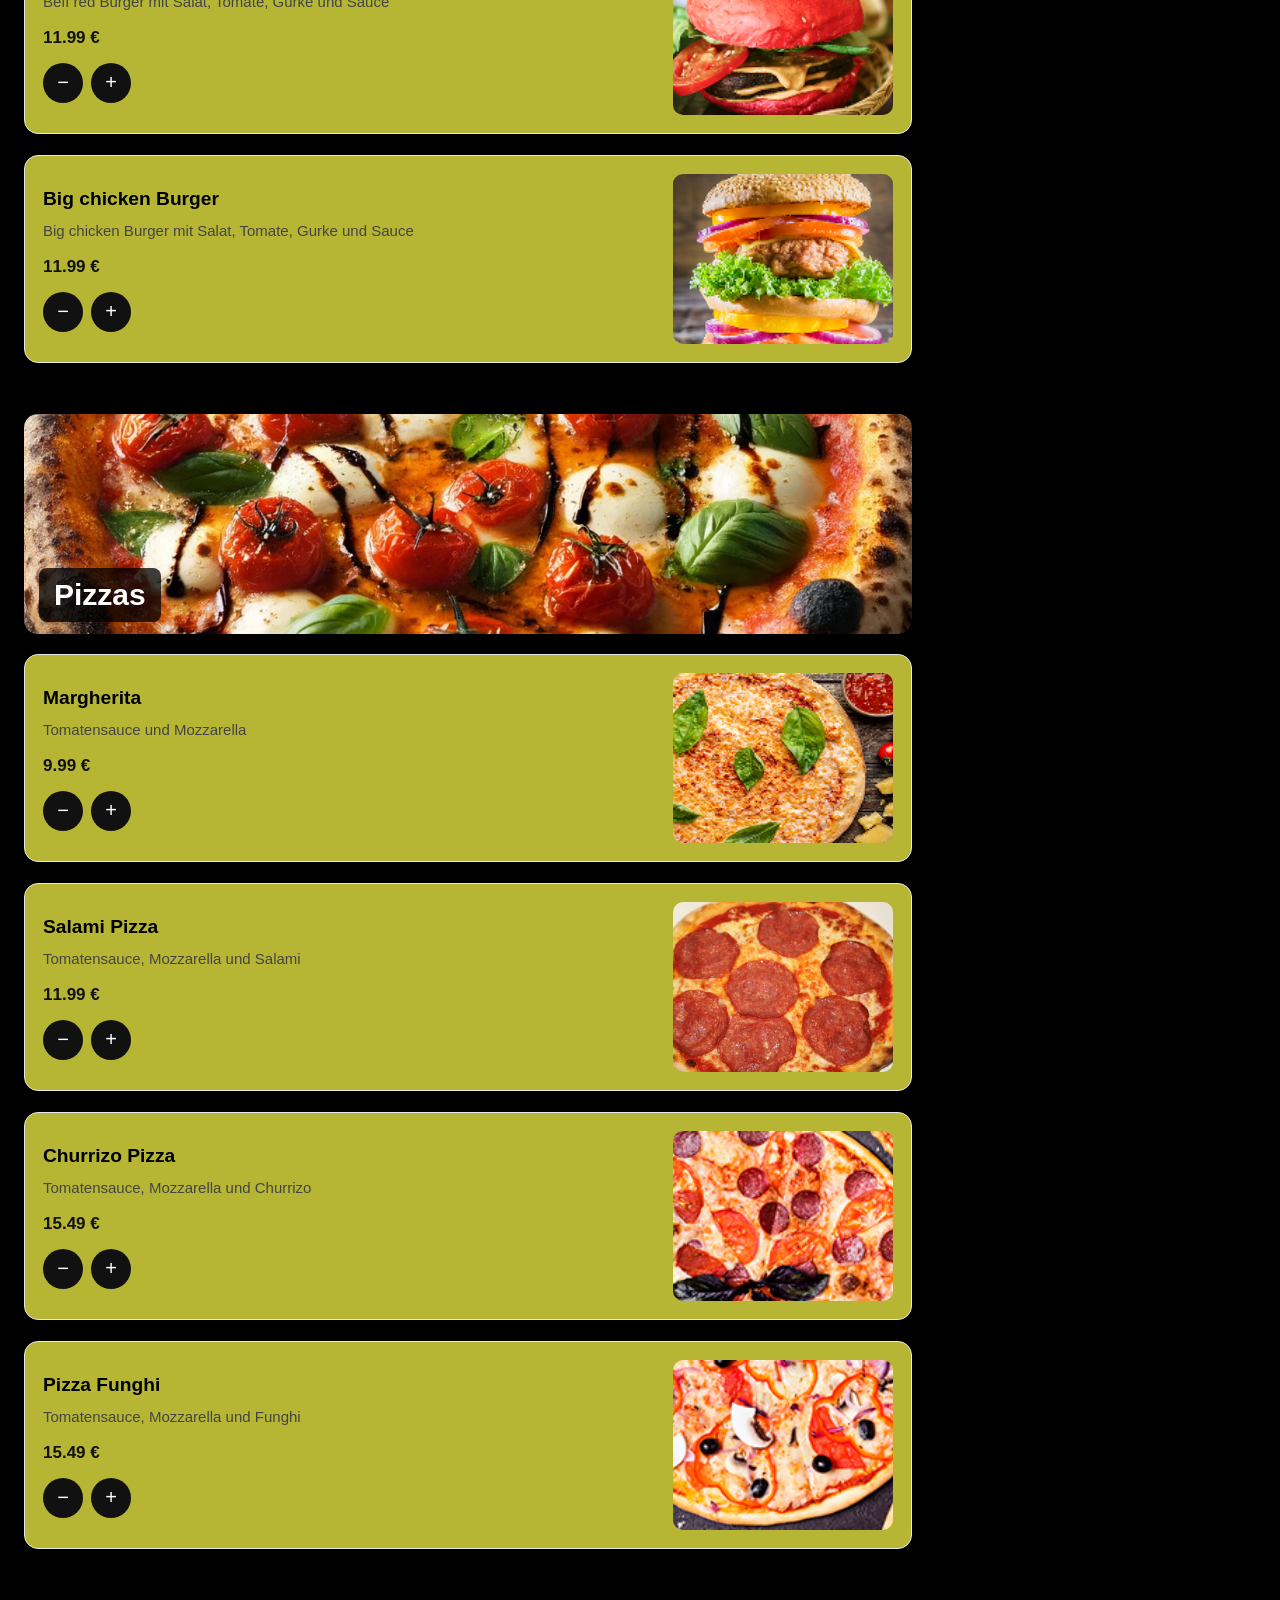
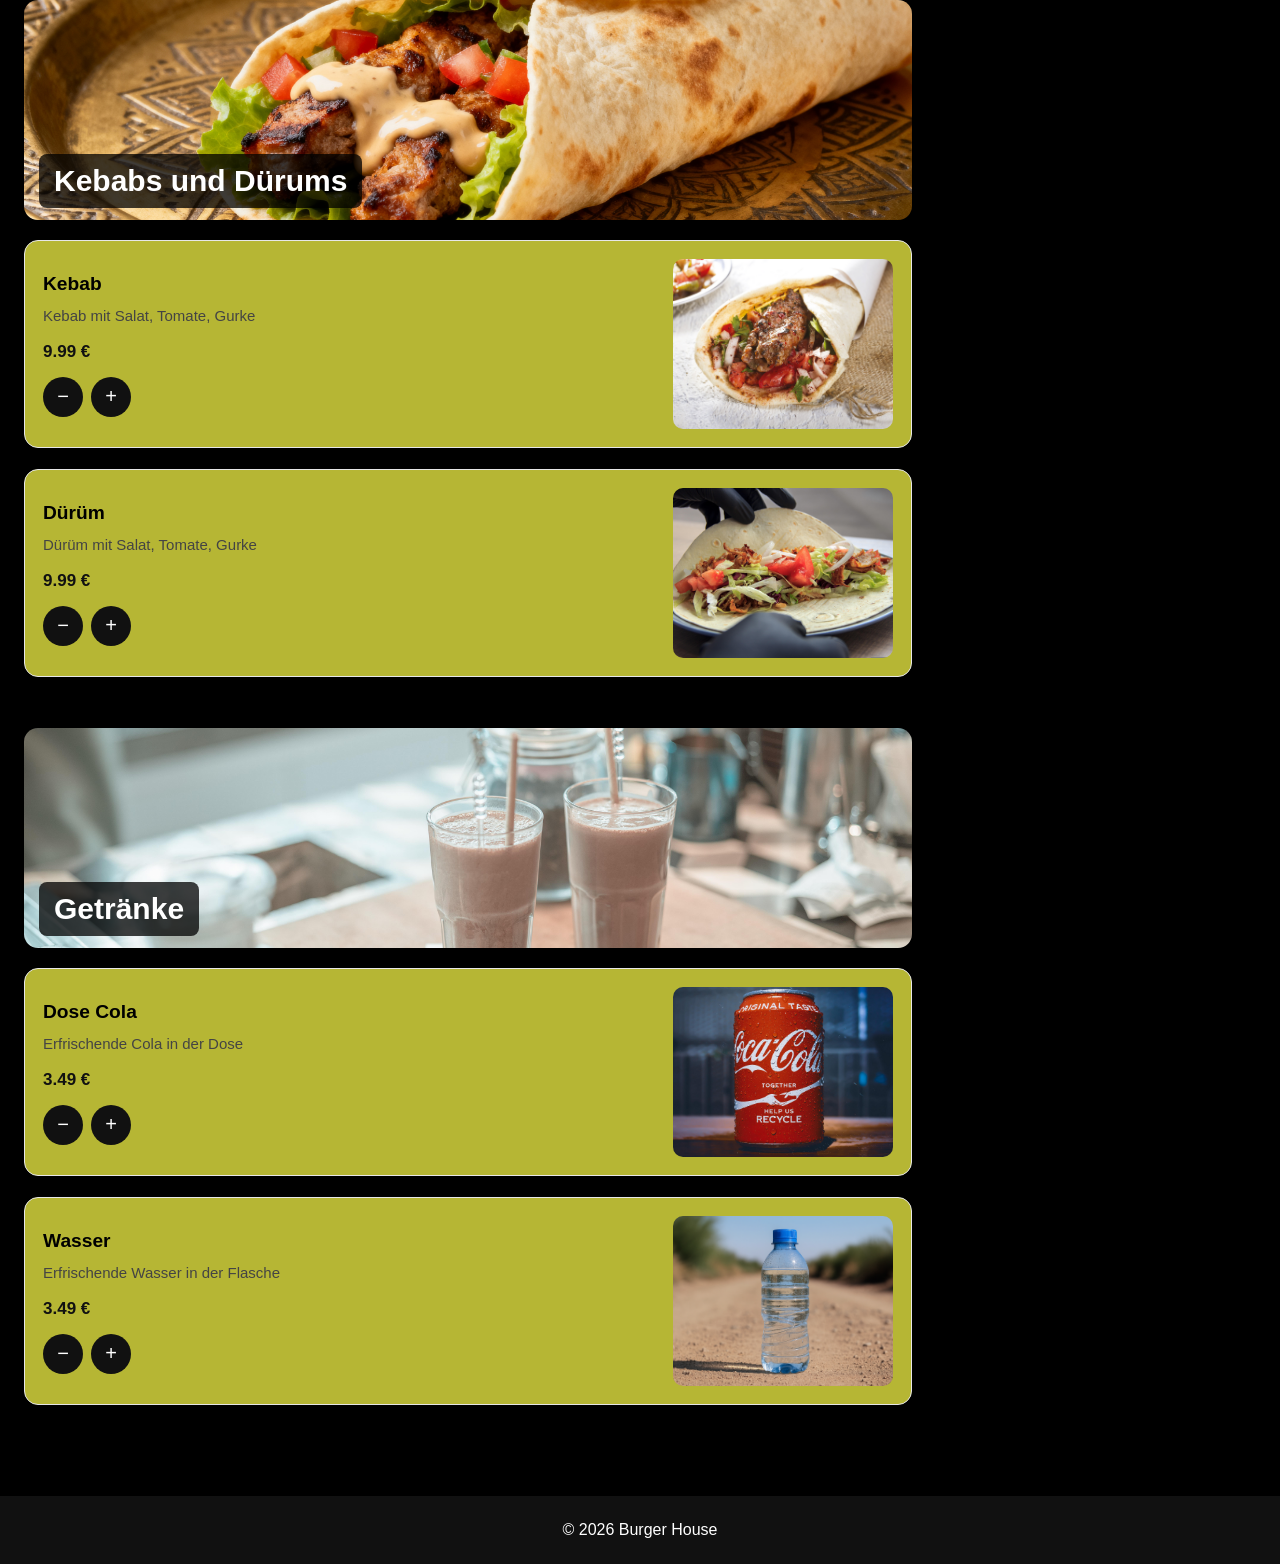
==== commit 7e406e5f: "Bilder und Menü aktualisiert" ====
--- a/index.html
+++ b/index.html
@@ -1,7 +1,6 @@
 
 <!DOCTYPE html>
 <html lang="de">
-
 <head>
     <meta charset="UTF-8">
     <meta name="viewport" content="width=device-width, initial-scale=1.0">
@@ -10,36 +9,38 @@
 
     <link rel="stylesheet" href="style.css">
 
-    <script src="dbs.js"></script>
-    <script src="basket.js"></script>
-    <script src="menu.js"></script>
-    <script src="checkout.js"></script>
+    <script src="dbs.js" defer></script>
+    <script src="basket.js" defer></script>
+    <script src="menu.js" defer></script>
+    <script src="checkout.js" defer></script>
 </head>
 
-<body onload="init()">
-
+<body>
 <header>
     <div class="logo">
         <img src="fotos/logo.png" alt="Burger House">
+
     </div>
 </header>
 
 <main class="all">
-
     <section class="content">
         <div class="logo1">
-            <img src="fotos/name.png" alt="Burger House Logo">
+            <img src="fotos/name.png" alt="Burger House">
         </div>
     </section>
 
     <section class="menu-section">
-
         <div class="List">
             <h2>Unsere Speisekarte</h2>
+            <p>Entdecke unsere Burger, Beilagen und Getränke.</p>
         </div>
 
+        <nav class="category-slider" id="categorySlider"
+             aria-label="Speisekarten-Kategorien">
+        </nav>
+
         <div class="container">
-
             <div class="menu" id="menu"></div>
 
             <aside class="basket">
@@ -68,29 +69,27 @@
                     Jetzt kaufen
                 </button>
             </aside>
-
         </div>
     </section>
-
 </main>
 
 <div id="checkout" class="checkout-overlay">
     <div class="checkout-box">
-
-        <button class="close-button" onclick="closeCheckout()">×</button>
+        <button class="close-button" onclick="closeCheckout()"
+                aria-label="Schließen">×</button>
 
         <h2>Bestellung</h2>
 
         <p class="checkout-total">
-            Gesamt:
-            <b><span id="checkoutTotal">0.00</span> €</b>
+            Gesamt: <b><span id="checkoutTotal">0.00</span> €</b>
         </p>
 
         <label for="name">Name</label>
         <input id="name" type="text" placeholder="Dein Name">
 
         <label for="address">Lieferadresse</label>
-        <input id="address" type="text" placeholder="Straße und Hausnummer">
+        <input id="address" type="text"
+               placeholder="Straße und Hausnummer">
 
         <label for="city">Ort</label>
         <input id="city" type="text" placeholder="Ort">
@@ -98,7 +97,6 @@
         <button class="order-button" onclick="placeOrder()">
             Bestellung abschicken
         </button>
-
     </div>
 </div>
 
@@ -108,6 +106,6 @@
 
 </body>
 </html>
-```
 
 
+
--- a/style.css
+++ b/style.css
@@ -1,14 +1,23 @@
-```css
+
+  * {
+    box-sizing: border-box;
+}
+
 html {
     width: 100%;
-    min-width: 320px;
+    max-width: 100%;
+    min-width: 0;
+    margin: 0;
     overflow-x: clip;
+    scroll-behavior: smooth;
 }
 
 body {
     width: 100%;
-    min-width: 320px;
+    max-width: 100%;
+    min-width: 0;
     margin: 0;
+    padding: 0;
     font-family: Arial, Helvetica, sans-serif;
     background: black;
     color: black;
@@ -27,40 +36,33 @@
     max-width: 100%;
 }
 
+button {
+    touch-action: manipulation;
+    cursor: pointer;
+}
+
+.all,
 .content,
-.all {
-    width: 100%;
-    max-width: 100%;
-    min-width: 0;
+.menu-section {
+    width: 100%;
+    max-width: 1440px;
+    min-width: 0;
+    margin-inline: auto;
     background: black;
 }
 
-.content {
-    max-width: 1440px;
-    margin: 0 auto;
-}
-
-
-/* HEADER MIT HINTERGRUNDBILD */
-
 header {
-    width: 100%;
-    min-width: 0;
-    height: 360px;
-    min-height: 360px;
-
+    position: relative;
     display: flex;
     flex-direction: column;
     justify-content: flex-end;
-
-    padding: 30px;
-    box-sizing: border-box;
-
-    position: relative;
-    margin-bottom: 100px;
-
+    width: 100%;
+    max-width: 100%;
+    height: clamp(240px, 30vw, 420px);
+    min-height: 240px;
+    padding: clamp(15px, 3vw, 30px);
+    margin-bottom: clamp(120px, 15vw, 165px);
     color: white;
-
     background-image:
         linear-gradient(
             to top,
@@ -68,7 +70,6 @@
             rgba(0, 0, 0, 0.05)
         ),
         url("hero (5).png");
-
     background-size: cover;
     background-position: center;
     background-repeat: no-repeat;
@@ -76,133 +77,102 @@
 
 header h1 {
     max-width: 100%;
-    font-size: 48px;
+    margin: 0 0 10px;
+    font-size: clamp(24px, 4vw, 48px);
     line-height: 1.15;
     overflow-wrap: anywhere;
-    margin: 0 0 10px;
 }
 
 header p {
     max-width: 100%;
-    font-size: 16px;
+    margin: 0 0 4px;
+    font-size: clamp(13px, 1.5vw, 16px);
     line-height: 1.5;
-    margin: 0 0 4px;
-    overflow-wrap: anywhere;
-}
-
-
-/* VORDERGRUND-LOGO IM HEADER */
+    overflow-wrap: anywhere;
+}
 
 .logo {
-    width: 320px;
-    height: 329px;
-    max-width: 90%;
-
-    display: flex;
-    justify-content: center;
-    align-items: center;
-
     position: absolute;
     left: 50%;
     bottom: 0;
     transform: translate(-50%, 50%);
-
+    display: flex;
+    justify-content: center;
+    align-items: center;
+    width: clamp(220px, 25vw, 320px);
+    height: clamp(226px, 25.7vw, 329px);
+    max-width: 90%;
     margin: 0;
     padding: 10px;
-
-    box-sizing: border-box;
-
     background-size: cover;
     background-position: center;
     background-repeat: no-repeat;
-
     box-shadow: 0 4px 20px rgba(0, 0, 0, 0.15);
 }
 
 .logo img {
-    display: block;
-    width: auto;
-    height: auto;
+    width: 100%;
+    height: 100%;
     max-width: 100%;
     max-height: 100%;
     object-fit: contain;
 }
 
-
-/* ZWEITES BILD: NAME.PNG */
-
 .logo1 {
-    width: 480px;
+    width: min(480px, 100%);
     height: auto;
-    max-width: 100%;
-
     margin: 0 auto 10px;
     padding: 0;
 }
 
 .logo1 img {
-    display: block;
     width: 100%;
     height: auto;
-    max-width: 100%;
     object-fit: contain;
 }
 
-
-/* SPEISEKARTE */
-
 .List {
     width: 100%;
     max-width: 100%;
     min-width: 0;
-
-    margin-top: 0;
-    margin-bottom: 15px;
-
-    padding: 0 25px;
-    box-sizing: border-box;
+    margin: 0 0 15px;
+    padding: 0 clamp(12px, 2.5vw, 25px);
 }
 
 .List h2 {
-    background: none;
+    margin: 0;
+    font-size: clamp(21px, 2.2vw, 28px);
+    line-height: 1.3;
+    overflow-wrap: anywhere;
+}
+
+.category-title {
+    max-width: 100%;
+    margin: 25px 0 15px;
     padding: 0;
-    font-size: 28px;
-    line-height: 1.3;
-    overflow-wrap: anywhere;
-}
-
-.category-title {
-    max-width: 100%;
     background: none;
     color: white;
-    padding: 0;
-    margin: 25px 0 15px;
-    font-size: 24px;
+    font-size: clamp(20px, 2vw, 24px);
     line-height: 1.3;
+    text-decoration-thickness: 2px;
     text-underline-position: auto;
-    text-decoration-thickness: 2px;
-    overflow-wrap: anywhere;
-}
-
-
-/* MENÜ UND WARENKORB */
+    overflow-wrap: anywhere;
+}
 
 .container {
     display: flex;
     align-items: flex-start;
     gap: 24px;
-
-    width: 100%;
-    max-width: 100%;
-    min-width: 0;
-
-    padding: 0 25px;
-    box-sizing: border-box;
+    width: 100%;
+    max-width: 1440px;
+    min-width: 0;
+    margin: 0 auto;
+    padding: 0 24px;
 }
 
 .menu {
     flex: 1 1 0;
-    width: 100%;
+    width: 0;
     max-width: 100%;
     min-width: 0;
 }
@@ -210,68 +180,60 @@
 .menu-item {
     display: flex;
     justify-content: space-between;
-    align-items: flex-start;
-    gap: 20px;
-
-    width: 100%;
-    max-width: 100%;
-    min-width: 0;
-
+    align-items: center;
+    gap: clamp(10px, 1.5vw, 20px);
+    width: 100%;
+    max-width: 100%;
+    min-width: 0;
+    margin: 0 0 16px;
+    padding: clamp(10px, 1.5vw, 18px);
     background: rgb(182, 182, 52);
-    padding: 18px;
-    margin: 0 0 16px;
-
+    border: 1px solid #e7e7e7;
     border-radius: 14px;
-    border: 1px solid #e7e7e7;
-
     box-shadow: 0 3px 12px rgba(0, 0, 0, 0.04);
 }
 
 .menu-info {
     flex: 1 1 0;
     width: 100%;
+    max-width: 100%;
     min-width: 0;
     overflow-wrap: anywhere;
 }
 
 .menu-item h3 {
     max-width: 100%;
-    font-size: 20px;
+    margin: 0 0 8px;
+    font-size: clamp(16px, 1.5vw, 20px);
     line-height: 1.3;
-    margin: 0 0 8px;
     overflow-wrap: anywhere;
 }
 
 .menu-item p {
     max-width: 100%;
+    margin: 0 0 7px;
     color: #444;
-    font-size: 15px;
+    font-size: clamp(13px, 1.2vw, 15px);
     line-height: 1.5;
-    margin: 0 0 7px;
     overflow-wrap: anywhere;
 }
 
 .menu-item .price {
+    margin-top: 12px;
     color: #111;
-    font-size: 17px;
+    font-size: clamp(15px, 1.4vw, 17px);
     font-weight: bold;
-    margin-top: 12px;
 }
 
 .menu-item img {
-    display: block;
-    flex: 0 1 220px;
-    width: 220px;
+    flex: 0 1 clamp(100px, 18vw, 220px);
+    width: clamp(100px, 18vw, 220px);
     max-width: 45%;
     min-width: 0;
-    height: 170px;
-
+    height: clamp(100px, 14vw, 170px);
     object-fit: cover;
     border-radius: 10px;
 }
-
-
-/* MENGEN-AUSWAHL */
 
 .quantity-buttons {
     display: flex;
@@ -287,62 +249,51 @@
     width: 40px;
     height: 40px;
     padding: 0;
-
     border: none;
     border-radius: 50%;
-
     background: #111;
     color: white;
     font-size: 20px;
-    cursor: pointer;
-    touch-action: manipulation;
 }
 
 .quantity-buttons button:hover {
     background: #333;
 }
 
-
-/* WARENKORB */
-
 .basket {
-    width: 329px;
-    max-width: 100%;
-    min-width: 0;
-    flex: 0 1 329px;
-
+    position: sticky;
+    top: 20px;
+    flex: 0 0 320px;
+    width: 320px;
+    max-width: 100%;
+    min-width: 0;
+    margin: 0;
+    padding: 20px;
     background: rgb(182, 182, 52);
     border: 1px solid #e5e5e5;
     border-radius: 14px;
-
-    padding: 24px;
-    margin: 0;
-
-    position: sticky;
-    top: 20px;
-
     overflow-wrap: anywhere;
     box-shadow: 0 3px 15px rgba(0, 0, 0, 0.06);
 }
 
 .basket h2 {
+    margin: 0 0 20px;
+    padding: 0;
     background: none;
-    padding: 0;
-    margin: 0 0 20px;
-    font-size: 22px;
+    font-size: clamp(19px, 1.8vw, 22px);
     overflow-wrap: anywhere;
 }
 
 .basket-item {
+    min-width: 0;
     padding: 12px 0;
     border-bottom: 1px solid #eee;
-    min-width: 0;
     overflow-wrap: anywhere;
 }
 
 .basket-name {
+    margin-bottom: 8px;
     font-weight: 600;
-    margin-bottom: 8px;
     overflow-wrap: anywhere;
 }
 
@@ -359,14 +310,10 @@
     width: 30px;
     height: 30px;
     padding: 0;
-
     border: none;
     border-radius: 50%;
-
     background: #111;
     color: white;
-    cursor: pointer;
-    touch-action: manipulation;
 }
 
 .basket-controls strong {
@@ -376,9 +323,9 @@
 }
 
 .basket hr {
+    margin: 20px 0;
     border: none;
     border-top: 1px solid #eee;
-    margin: 20px 0;
 }
 
 .basket p {
@@ -386,9 +333,9 @@
     justify-content: space-between;
     align-items: flex-start;
     gap: 10px;
+    min-width: 0;
     margin: 0 0 12px;
     color: #444;
-    min-width: 0;
 }
 
 .basket p span {
@@ -402,84 +349,71 @@
     font-weight: bold;
 }
 
-
-/* CHECKOUT-BUTTON */
-
-.checkout-button {
+.checkout-button,
+.order-button {
     display: block;
     width: 100%;
     max-width: 100%;
     min-width: 0;
-
     padding: 14px;
-    margin-top: 15px;
-
     border: none;
     border-radius: 8px;
-
     background: #111;
     color: white;
-
     font-size: 16px;
     font-weight: bold;
-    cursor: pointer;
-    overflow-wrap: anywhere;
-    touch-action: manipulation;
-}
-
-.checkout-button:hover {
+    overflow-wrap: anywhere;
+}
+
+.checkout-button {
+    margin-top: 15px;
+}
+
+.order-button {
+    margin-top: 25px;
+}
+
+.checkout-button:hover,
+.order-button:hover {
     background: #333;
 }
-
-
-/* CHECKOUT-FENSTER */
 
 .checkout-overlay {
     display: none;
-
     position: fixed;
     inset: 0;
-
-    width: 100%;
-    height: 100%;
+    width: 100%;
+    height: 100vh;
     height: 100dvh;
-
-    background: rgba(0, 0, 0, 0.55);
-
     justify-content: center;
     align-items: center;
-
     padding: 20px;
+    background: rgba(0, 0, 0, 0.55);
     z-index: 1000;
-
-    overflow-x: hidden;
+    overflow-x: clip;
     overflow-y: auto;
 }
 
 .checkout-box {
     position: relative;
-
     width: 100%;
     max-width: 480px;
     min-width: 0;
-
     max-height: calc(100vh - 40px);
     max-height: calc(100dvh - 40px);
-    overflow-x: hidden;
+    padding: 30px;
+    background: white;
+    border-radius: 18px;
+    box-shadow: 0 10px 40px rgba(0, 0, 0, 0.25);
+    overflow-x: clip;
     overflow-y: auto;
-
-    background: white;
-    padding: 30px;
-    border-radius: 18px;
-
-    box-shadow: 0 10px 40px rgba(0, 0, 0, 0.25);
 }
 
 .checkout-box h2 {
+    margin: 0 35px 10px 0;
+    padding: 0;
     background: none;
-    padding: 0;
-    margin: 0 35px 10px 0;
-    font-size: 26px;
+    font-size: clamp(21px, 2.5vw, 26px);
     overflow-wrap: anywhere;
 }
 
@@ -493,7 +427,6 @@
     display: block;
     margin-top: 15px;
     margin-bottom: 6px;
-
     font-size: 14px;
     font-weight: bold;
     overflow-wrap: anywhere;
@@ -501,210 +434,271 @@
 
 .checkout-box input {
     display: block;
-
-    width: 100%;
-    max-width: 100%;
-    min-width: 0;
-
+    width: 100%;
+    max-width: 100%;
+    min-width: 0;
     padding: 13px;
-
     border: 1px solid #ddd;
     border-radius: 8px;
-
     font-size: 16px;
+}
+
+.checkout-box input:focus {
     outline: none;
-}
-
-.checkout-box input:focus {
     border-color: #111;
 }
-
-
-/* BESTELLEN */
-
-.order-button {
-    display: block;
-    width: 100%;
-    max-width: 100%;
-    min-width: 0;
-
-    margin-top: 25px;
-    padding: 14px;
-
-    border: none;
-    border-radius: 8px;
-
-    background: #111;
-    color: white;
-
-    font-size: 16px;
-    font-weight: bold;
-    cursor: pointer;
-    overflow-wrap: anywhere;
-    touch-action: manipulation;
-}
-
-.order-button:hover {
-    background: #333;
-}
-
-
-/* SCHLIESSEN-BUTTON */
 
 .close-button {
     position: absolute;
     top: 15px;
     right: 15px;
-
     width: 35px;
     height: 35px;
     padding: 0;
-
     border: none;
     border-radius: 50%;
-
     background: #eee;
     color: #222;
-
     font-size: 24px;
-    cursor: pointer;
-    touch-action: manipulation;
 }
 
 .close-button:hover {
     background: #ddd;
 }
 
-
-/* FOOTER */
-
 .footer {
     width: 100%;
     max-width: 100%;
     min-width: 0;
-
+    margin-top: 40px;
     padding: 25px 15px;
-    margin-top: 40px;
-
-    text-align: center;
     background: #111;
     color: white;
-
-    overflow-wrap: anywhere;
-    box-sizing: border-box;
+    text-align: center;
+    overflow-wrap: anywhere;
 }
 
 .footer p {
     margin: 0;
 }
 
-
-/* TABLETS */
-
-@media (max-width: 1000px) {
+/* ===== Kategorienavigation im Stil von Uber Eats ===== */
+
+.category-slider {
+    display: flex;
+    gap: 12px;
+    padding: 15px 24px;
+    margin-bottom: 20px;
+    overflow-x: auto;
+    background: #000;
+    scrollbar-width: thin;
+}
+
+.category-slider button {
+    flex: 0 0 auto;
+    padding: 12px 22px;
+    border: 1px solid #b6b634;
+    border-radius: 25px;
+    background: #222;
+    color: white;
+    font-weight: bold;
+    white-space: nowrap;
+}
+
+.category-slider button:hover,
+.category-slider button.active {
+    background: #b6b634;
+    color: #000;
+}
+
+/* ===== Kategorien und Banner ===== */
+
+.food-category {
+    min-width: 0;
+    margin-bottom: 35px;
+    scroll-margin-top: 20px;
+}
+
+.category-banner {
+    position: relative;
+    height: 220px;
+    margin: 25px 0 20px;
+    overflow: hidden;
+    border-radius: 14px;
+}
+
+.category-banner img {
+    width: 100%;
+    height: 100%;
+    object-fit: cover;
+}
+
+.category-banner h2 {
+    position: absolute;
+    bottom: 12px;
+    left: 15px;
+    margin: 0;
+    padding: 10px 15px;
+    border-radius: 8px;
+    background: rgba(0, 0, 0, 0.75);
+    color: white;
+    font-size: clamp(20px, 3vw, 30px);
+}
+
+.category-dishes {
+    display: flex;
+    flex-direction: column;
+    gap: 5px;
+}
+
+.menu-section .List p {
+    color: #ddd;
+    line-height: 1.5;
+}
+
+@media (max-width: 600px) {
+    .category-slider {
+        gap: 8px;
+        padding: 12px;
+    }
+
+    .category-slider button {
+        padding: 10px 16px;
+    }
+
+    .category-banner {
+        height: 160px;
+    }
+
+    .food-category {
+        margin-bottom: 25px;
+    }
+}
+
+
+@media (max-width: 1100px) {
     .container {
         gap: 20px;
-        padding: 0 20px;
+        padding-inline: 20px;
     }
 
     .basket {
-        flex: 0 1 300px;
-        width: 300px;
+        flex-basis: 290px;
+        width: 290px;
         padding: 18px;
     }
 
-    .menu-item {
-        gap: 14px;
-    }
-
     .menu-item img {
-        flex-basis: 180px;
-        width: 180px;
-        height: 145px;
-    }
-}
-
-
-/* MOBILGERÄTE */
+        flex-basis: 160px;
+        width: 160px;
+        height: 135px;
+    }
+}
 
 @media (max-width: 768px) {
     header {
         height: 300px;
-        min-height: 250px;
-        padding: 24px 18px;
-    }
-
-    header h1 {
-        font-size: clamp(28px, 5vw, 40px);
+        min-height: 260px;
+        margin-bottom: 150px;
+        background-size: cover;
+        background-position: center;
+    }
+
+    .logo {
+        width: clamp(220px, 40vw, 300px);
+        height: clamp(226px, 41.2vw, 309px);
+        max-width: 90%;
+    }
+
+    .logo1 {
+        width: min(480px, 100%);
+        margin: 0 auto 8px;
+    }
+
+    .List {
+        margin-top: 0;
+        margin-bottom: 14px;
     }
 
     .container {
         flex-direction: column;
         align-items: stretch;
-        gap: 24px;
-
+        gap: 20px;
         width: 100%;
         max-width: 100%;
-        padding: 0 16px;
-    }
-
-    .menu {
-        width: 100%;
-        max-width: 100%;
+        padding-inline: 16px;
+    }
+
+    .menu,
+    .basket {
         flex: 1 1 auto;
-    }
-
-    .basket {
         width: 100%;
         max-width: 100%;
         min-width: 0;
-        flex: 1 1 auto;
-
+    }
+
+    .basket {
+        position: static;
         margin: 0;
-        position: static;
+        padding: 16px;
+    }
+
+    .menu-item {
+        gap: 12px;
     }
 
     .menu-item img {
-        max-width: 40%;
-    }
-
-    .List {
-        padding: 0 16px;
-    }
-}
-
-
-/* KLEINE BILDSCHIRME */
+        flex: 0 1 160px;
+        width: 35%;
+        max-width: 160px;
+        min-width: 0;
+        height: clamp(100px, 18vw, 140px);
+    }
+
+    .checkout-overlay {
+        padding: 12px;
+    }
+
+    .checkout-box {
+        max-height: calc(100vh - 24px);
+        max-height: calc(100dvh - 24px);
+        padding: 24px;
+    }
+}
 
 @media (max-width: 600px) {
     header {
         height: 270px;
-        min-height: 220px;
-        padding: 20px 15px;
-        background-position: center;
-    }
-
-    header h1 {
-        font-size: clamp(24px, 6vw, 32px);
-        line-height: 1.2;
-    }
-
-    header p {
-        font-size: 14px;
+        min-height: 240px;
+        margin-bottom: 135px;
+        padding: 18px;
+    }
+
+    .logo {
+        width: clamp(220px, 50vw, 280px);
+        height: clamp(226px, 51.5vw, 288px);
+        max-width: 90%;
+    }
+
+    .logo1 {
+        width: 100%;
+        max-width: 480px;
+        height: auto;
+        margin: 0 auto 8px;
     }
 
     .List {
-        padding: 0 12px;
-        margin-bottom: 15px;
+        padding-inline: 12px;
+        margin-bottom: 12px;
     }
 
     .List h2 {
-        font-size: 24px;
+        font-size: clamp(21px, 5vw, 25px);
     }
 
     .container {
-        padding: 0 12px;
-        gap: 20px;
+        padding-inline: 12px;
+        gap: 18px;
     }
 
     .category-title {
@@ -713,54 +707,44 @@
     }
 
     .menu-item {
-        flex-direction: column;
-        gap: 12px;
-        padding: 14px;
+        gap: 10px;
+        padding: 12px;
+        margin-bottom: 13px;
         border-radius: 12px;
     }
 
-    .menu-info {
-        width: 100%;
-        max-width: 100%;
-    }
-
     .menu-item img {
-        order: -1;
-
-        flex: 0 0 auto;
-        width: 100%;
-        max-width: 100%;
-        height: auto;
-        aspect-ratio: 16 / 9;
-
-        object-fit: cover;
+        flex: 0 1 35%;
+        width: 35%;
+        max-width: 145px;
+        min-width: 0;
+        height: clamp(90px, 20vw, 125px);
     }
 
     .menu-item h3 {
-        font-size: 18px;
+        font-size: clamp(15px, 3.5vw, 18px);
     }
 
     .menu-item p {
-        font-size: 14px;
-        line-height: 1.5;
+        font-size: clamp(12px, 3vw, 14px);
     }
 
     .menu-item .price {
-        font-size: 16px;
+        font-size: 15px;
+    }
+
+    .quantity-buttons {
+        gap: 6px;
     }
 
     .quantity-buttons button {
-        width: 40px;
-        height: 40px;
-        flex-basis: 40px;
+        flex-basis: 36px;
+        width: 36px;
+        height: 36px;
     }
 
     .basket {
-        width: 100%;
-        max-width: 100%;
-        min-width: 0;
         padding: 16px;
-        margin: 0;
         border-radius: 12px;
     }
 
@@ -769,8 +753,7 @@
     }
 
     .checkout-overlay {
-        align-items: center;
-        padding: 12px;
+        padding: 10px;
     }
 
     .checkout-box {
@@ -781,83 +764,50 @@
     }
 
     .checkout-box h2 {
-        font-size: 23px;
+        font-size: 22px;
     }
 
     .footer {
         padding: 22px 12px;
     }
 }
-
-
-/* SEHR KLEINE BILDSCHIRME */
 
 @media (max-width: 400px) {
     header {
         height: 240px;
-        min-height: 220px;
-        padding: 16px 12px;
-        margin-bottom: 100px;
-    }
-
-    header h1 {
-        font-size: 24px;
-    }
-
-    header p {
-        font-size: 13px;
+        min-height: 240px;
+        margin-bottom: 120px;
+        padding: 12px;
     }
 
     .logo {
-        width: 320px;
-        height: 329px;
+        width: 220px;
+        height: 226px;
         max-width: 90%;
-
-        margin: 0;
-        padding: 10px;
-
-        position: absolute;
-        left: 50%;
-        bottom: 0;
-        transform: translate(-50%, 50%);
-    }
-
-    .logo img {
-        width: auto;
-        height: auto;
-        max-width: 100%;
-        max-height: 100%;
-        object-fit: contain;
+        padding: 8px;
     }
 
     .logo1 {
         width: 100%;
         max-width: 100%;
         height: auto;
-        margin: 0 auto 10px;
-    }
-
-    .logo1 img {
-        width: 100%;
-        height: auto;
-        object-fit: contain;
+        margin: 0 auto 6px;
     }
 
     .List {
-        padding: 0 10px;
-        margin-top: 0;
-        margin-bottom: 15px;
+        padding-inline: 10px;
+        margin-bottom: 10px;
     }
 
     .List h2 {
-        font-size: 22px;
+        font-size: 21px;
     }
 
     .container {
         width: 100%;
         max-width: 100%;
-        padding: 0 10px;
-        gap: 18px;
+        padding-inline: 10px;
+        gap: 15px;
     }
 
     .menu,
@@ -868,48 +818,75 @@
     }
 
     .category-title {
-        font-size: 20px;
-        margin: 18px 0 12px;
+        font-size: 19px;
+        margin: 17px 0 10px;
     }
 
     .menu-item {
-        width: 100%;
-        max-width: 100%;
+        gap: 8px;
+        padding: 9px;
+        margin-bottom: 12px;
+        border-radius: 10px;
+    }
+
+    .menu-info {
+        flex: 1 1 0;
         min-width: 0;
-
+    }
+
+    .menu-item img {
+        flex: 0 1 32%;
+        width: 32%;
+        max-width: 110px;
+        min-width: 0;
+        height: 85px;
+        border-radius: 8px;
+    }
+
+    .menu-item h3 {
+        font-size: 15px;
+        margin-bottom: 5px;
+    }
+
+    .menu-item p {
+        font-size: 12px;
+        line-height: 1.4;
+    }
+
+    .menu-item .price {
+        margin-top: 8px;
+        font-size: 14px;
+    }
+
+    .quantity-buttons {
+        gap: 5px;
+        margin-top: 8px;
+    }
+
+    .quantity-buttons button {
+        flex-basis: 34px;
+        width: 34px;
+        height: 34px;
+        font-size: 18px;
+    }
+
+    .basket {
         padding: 12px;
-        gap: 10px;
-        margin-bottom: 13px;
-        border-radius: 10px;
-    }
-
-    .menu-item h3 {
-        font-size: 17px;
-    }
-
-    .menu-item p {
-        font-size: 14px;
-    }
-
-    .menu-item img {
-        width: 100%;
-        max-width: 100%;
-        height: auto;
-        aspect-ratio: 16 / 10;
-    }
-
-    .basket {
-        flex: 1 1 auto;
-        margin: 0;
-        padding: 13px;
     }
 
     .basket h2 {
         font-size: 19px;
+        margin-bottom: 14px;
     }
 
     .basket-controls {
         gap: 6px;
+    }
+
+    .basket-controls button {
+        flex-basis: 28px;
+        width: 28px;
+        height: 28px;
     }
 
     .checkout-overlay {
@@ -919,15 +896,13 @@
     .checkout-box {
         width: 100%;
         max-width: 100%;
-
         max-height: calc(100vh - 16px);
         max-height: calc(100dvh - 16px);
-
         padding: 22px 14px;
     }
 
     .checkout-box h2 {
-        font-size: 21px;
+        font-size: 20px;
     }
 
     .checkout-box input {
@@ -942,11 +917,17 @@
     }
 
     .footer {
-        padding: 20px 10px;
-        font-size: 14px;
-    }
-}
-```
-
-
-
+        padding: 18px 10px;
+        font-size: 13px;
+    }
+}
+
+@media (min-width: 1440px) {
+    .logo1 {
+        width: 480px;
+    }
+}
+
+
+
+
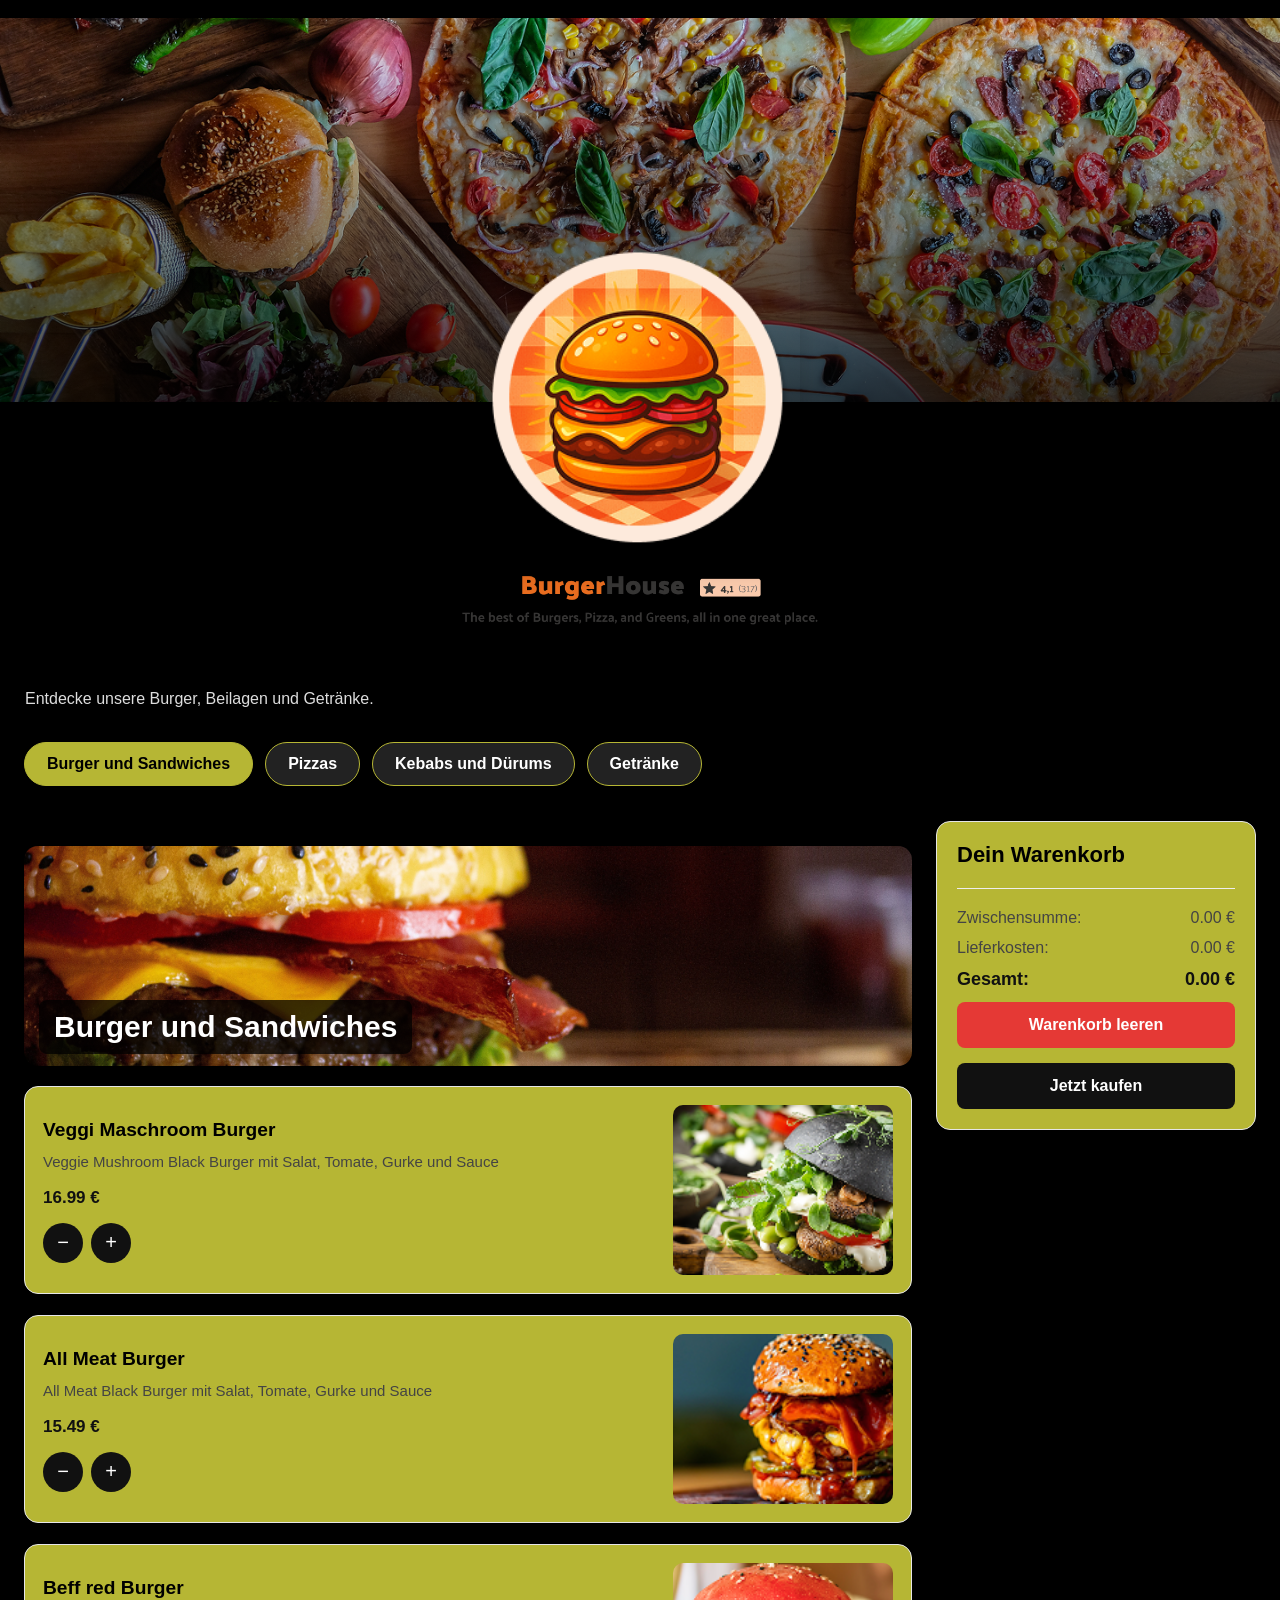
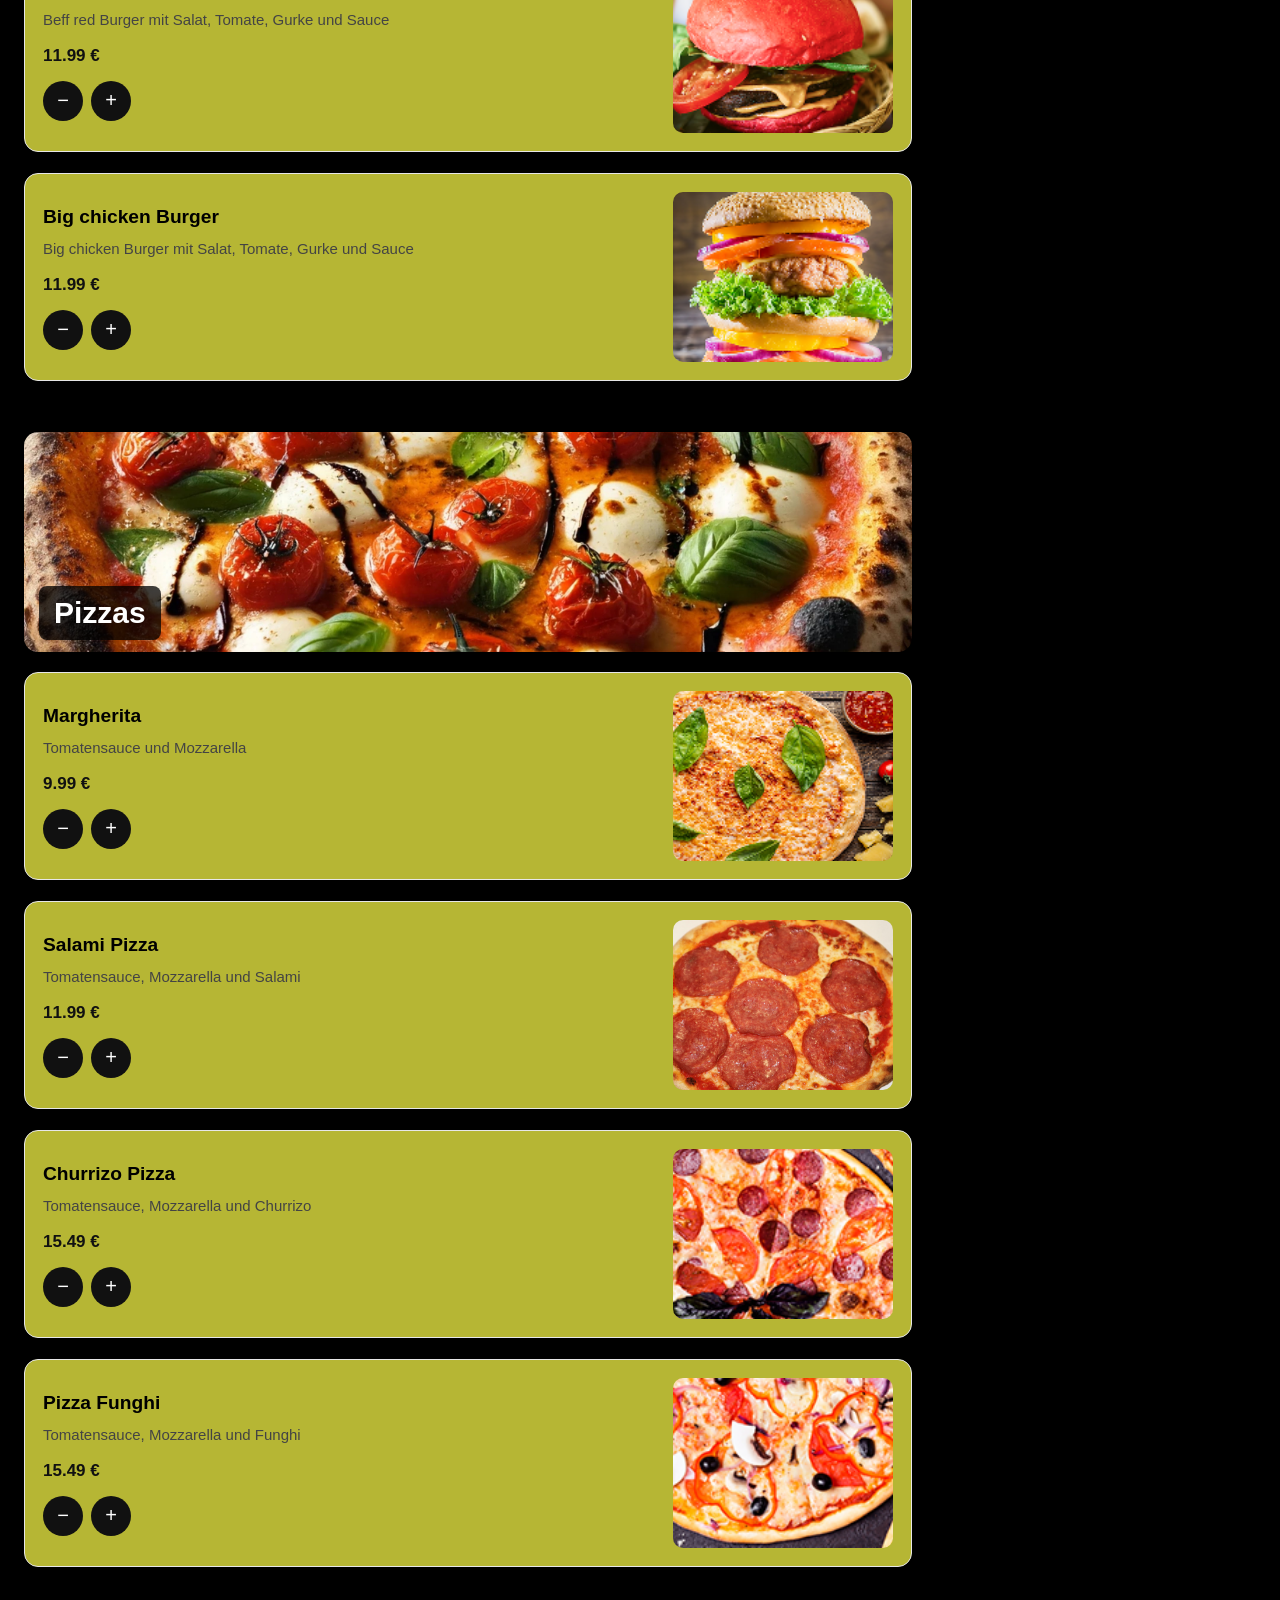
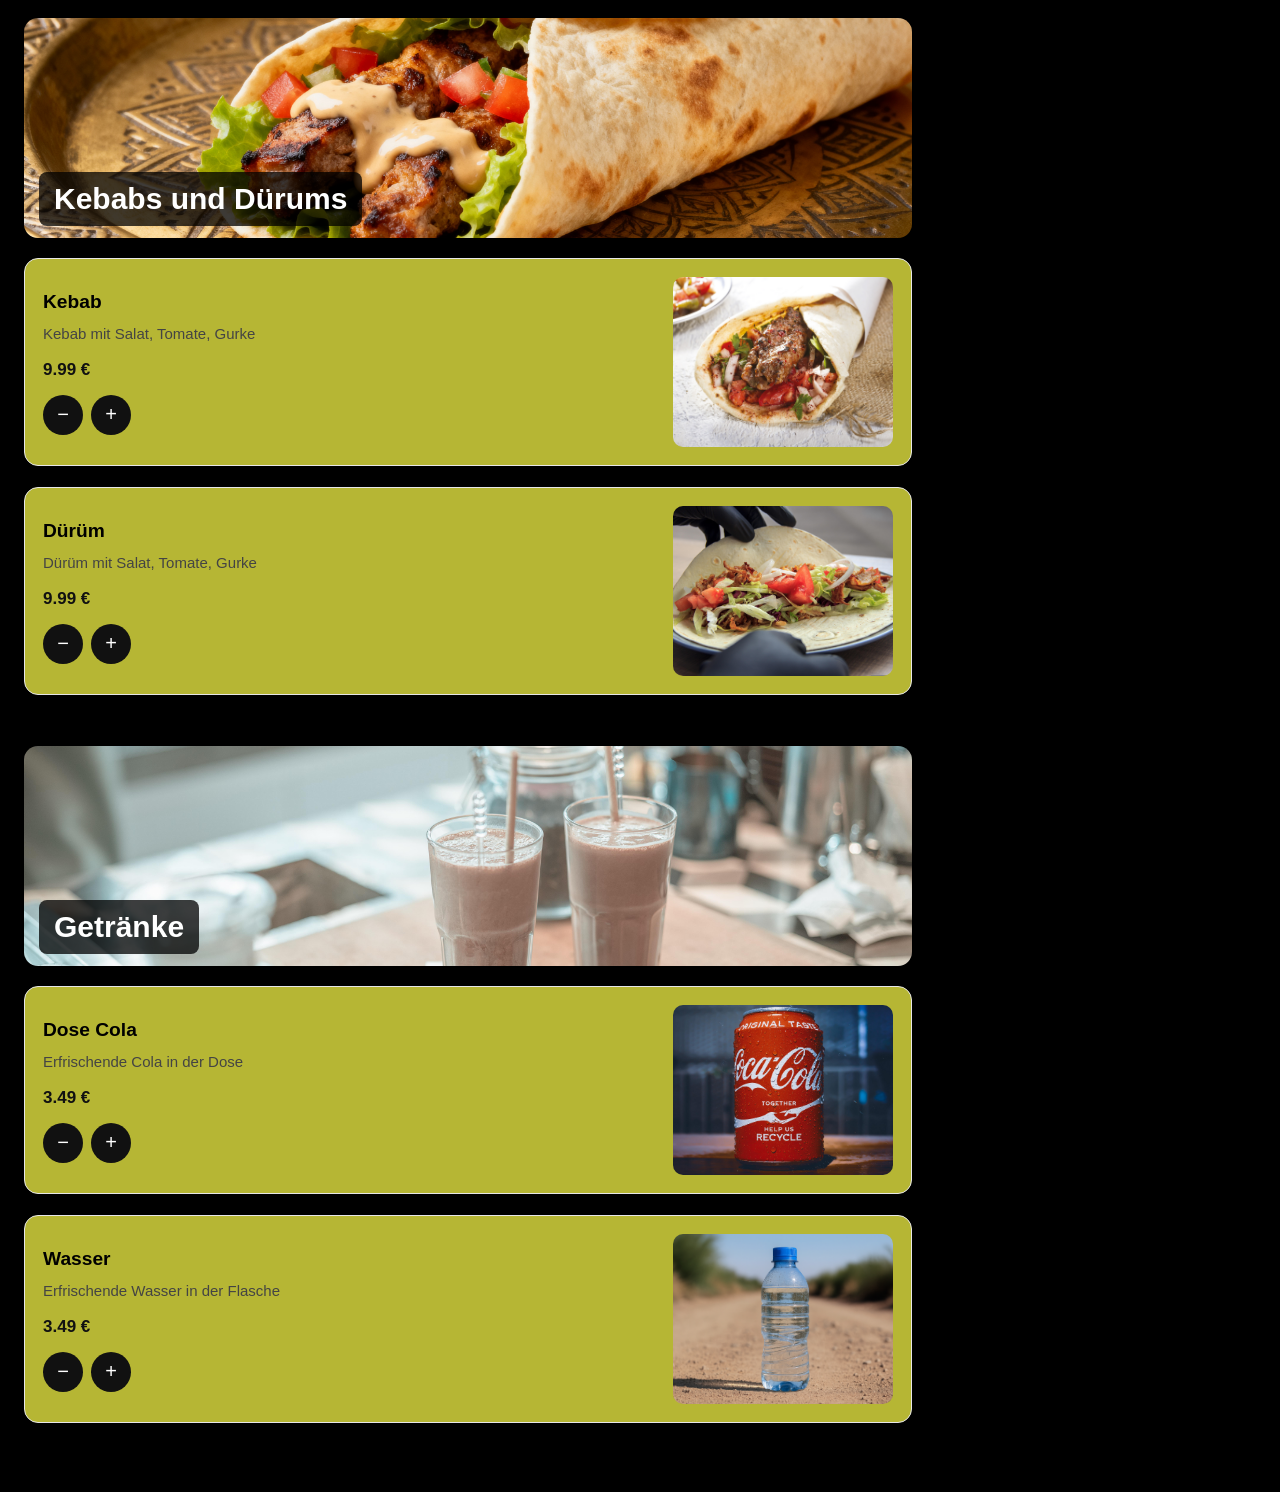
==== commit 39693001: "Fix Burger House Warenkorb und Checkout" ====
--- a/index.html
+++ b/index.html
@@ -1,4 +1,4 @@
-
+```html
 <!DOCTYPE html>
 <html lang="de">
 <head>
@@ -16,14 +16,15 @@
 </head>
 
 <body>
+
 <header>
     <div class="logo">
         <img src="fotos/logo.png" alt="Burger House">
-
     </div>
 </header>
 
 <main class="all">
+
     <section class="content">
         <div class="logo1">
             <img src="fotos/name.png" alt="Burger House">
@@ -31,19 +32,26 @@
     </section>
 
     <section class="menu-section">
+
         <div class="List">
             <h2>Unsere Speisekarte</h2>
             <p>Entdecke unsere Burger, Beilagen und Getränke.</p>
         </div>
 
-        <nav class="category-slider" id="categorySlider"
-             aria-label="Speisekarten-Kategorien">
+        <nav
+            class="category-slider"
+            id="categorySlider"
+            aria-label="Speisekarten-Kategorien">
         </nav>
 
         <div class="container">
+
+            <!-- Speisekarte -->
             <div class="menu" id="menu"></div>
 
+            <!-- Warenkorb -->
             <aside class="basket">
+
                 <h2>Dein Warenkorb</h2>
 
                 <div id="basketItems"></div>
@@ -52,60 +60,48 @@
 
                 <p>
                     <span>Zwischensumme:</span>
-                    <span><span id="subtotal">0.00</span> €</span>
+                    <span>
+                        <span id="subtotal">0.00</span> €
+                    </span>
                 </p>
 
                 <p>
                     <span>Lieferkosten:</span>
-                    <span>4.99 €</span>
+                    <span>
+                        <span id="delivery">4.99</span> €
+                    </span>
                 </p>
 
                 <p class="total">
                     <span>Gesamt:</span>
-                    <span><span id="total">4.99</span> €</span>
+                    <span>
+                        <span id="total">0.00</span> €
+                    </span>
                 </p>
 
-                <button class="checkout-button" onclick="checkout()">
+                <!-- Warenkorb leeren -->
+                <button
+                    type="button"
+                    class="clear-button"
+                    onclick="clearBasket()">
+                    Warenkorb leeren
+                </button>
+
+                <!-- Bestellen -->
+                <button
+                    type="button"
+                    class="checkout-button"
+                    onclick="checkout()">
                     Jetzt kaufen
                 </button>
+
             </aside>
+
         </div>
     </section>
+
 </main>
-
-<div id="checkout" class="checkout-overlay">
-    <div class="checkout-box">
-        <button class="close-button" onclick="closeCheckout()"
-                aria-label="Schließen">×</button>
-
-        <h2>Bestellung</h2>
-
-        <p class="checkout-total">
-            Gesamt: <b><span id="checkoutTotal">0.00</span> €</b>
-        </p>
-
-        <label for="name">Name</label>
-        <input id="name" type="text" placeholder="Dein Name">
-
-        <label for="address">Lieferadresse</label>
-        <input id="address" type="text"
-               placeholder="Straße und Hausnummer">
-
-        <label for="city">Ort</label>
-        <input id="city" type="text" placeholder="Ort">
-
-        <button class="order-button" onclick="placeOrder()">
-            Bestellung abschicken
-        </button>
-    </div>
-</div>
-
-<footer class="footer">
-    <p>© 2026 Burger House</p>
-</footer>
 
 </body>
 </html>
-
-
-
+```
--- a/style.css
+++ b/style.css
@@ -1,5 +1,4 @@
-
-  * {
+* {
     box-sizing: border-box;
 }
 
@@ -482,7 +481,7 @@
     margin: 0;
 }
 
-/* ===== Kategorienavigation im Stil von Uber Eats ===== */
+
 
 .category-slider {
     display: flex;
@@ -928,6 +927,39 @@
     }
 }
 
-
-
-
+/* ===== Warenkorb leeren Button ===== */
+
+.clear-button {
+    display: block;
+    width: 100%;
+    max-width: 100%;
+    padding: 14px;
+    margin-top: 10px;
+    margin-bottom: 10px;
+
+    background-color: #e53935;
+    color: white;
+
+    border: none;
+    border-radius: 8px;
+
+    font-size: 16px;
+    font-weight: bold;
+
+    cursor: pointer;
+    transition: background-color 0.2s ease, transform 0.1s ease;
+}
+
+.clear-button:hover {
+    background-color: #c62828;
+}
+
+.clear-button:active {
+    transform: scale(0.98);
+}
+
+.clear-button:focus-visible {
+    outline: 3px solid #111;
+    outline-offset: 3px;
+}
+
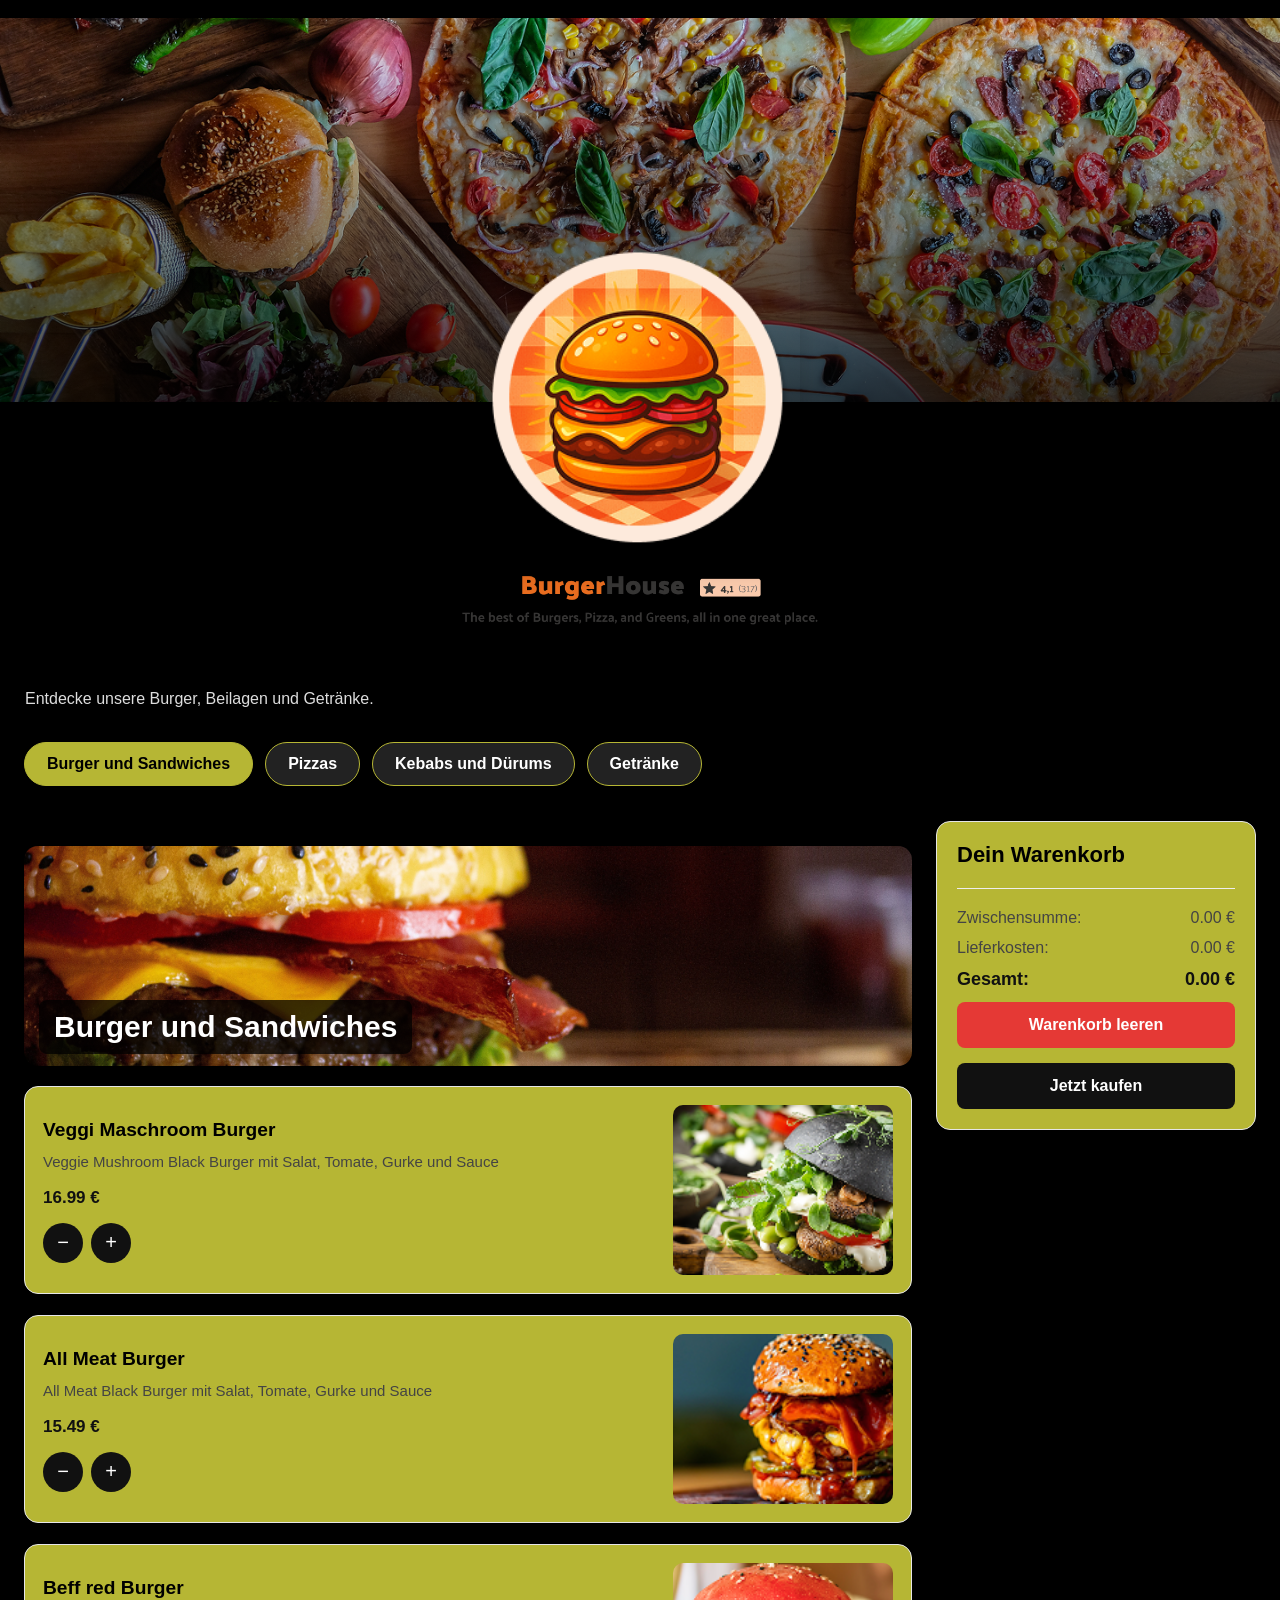
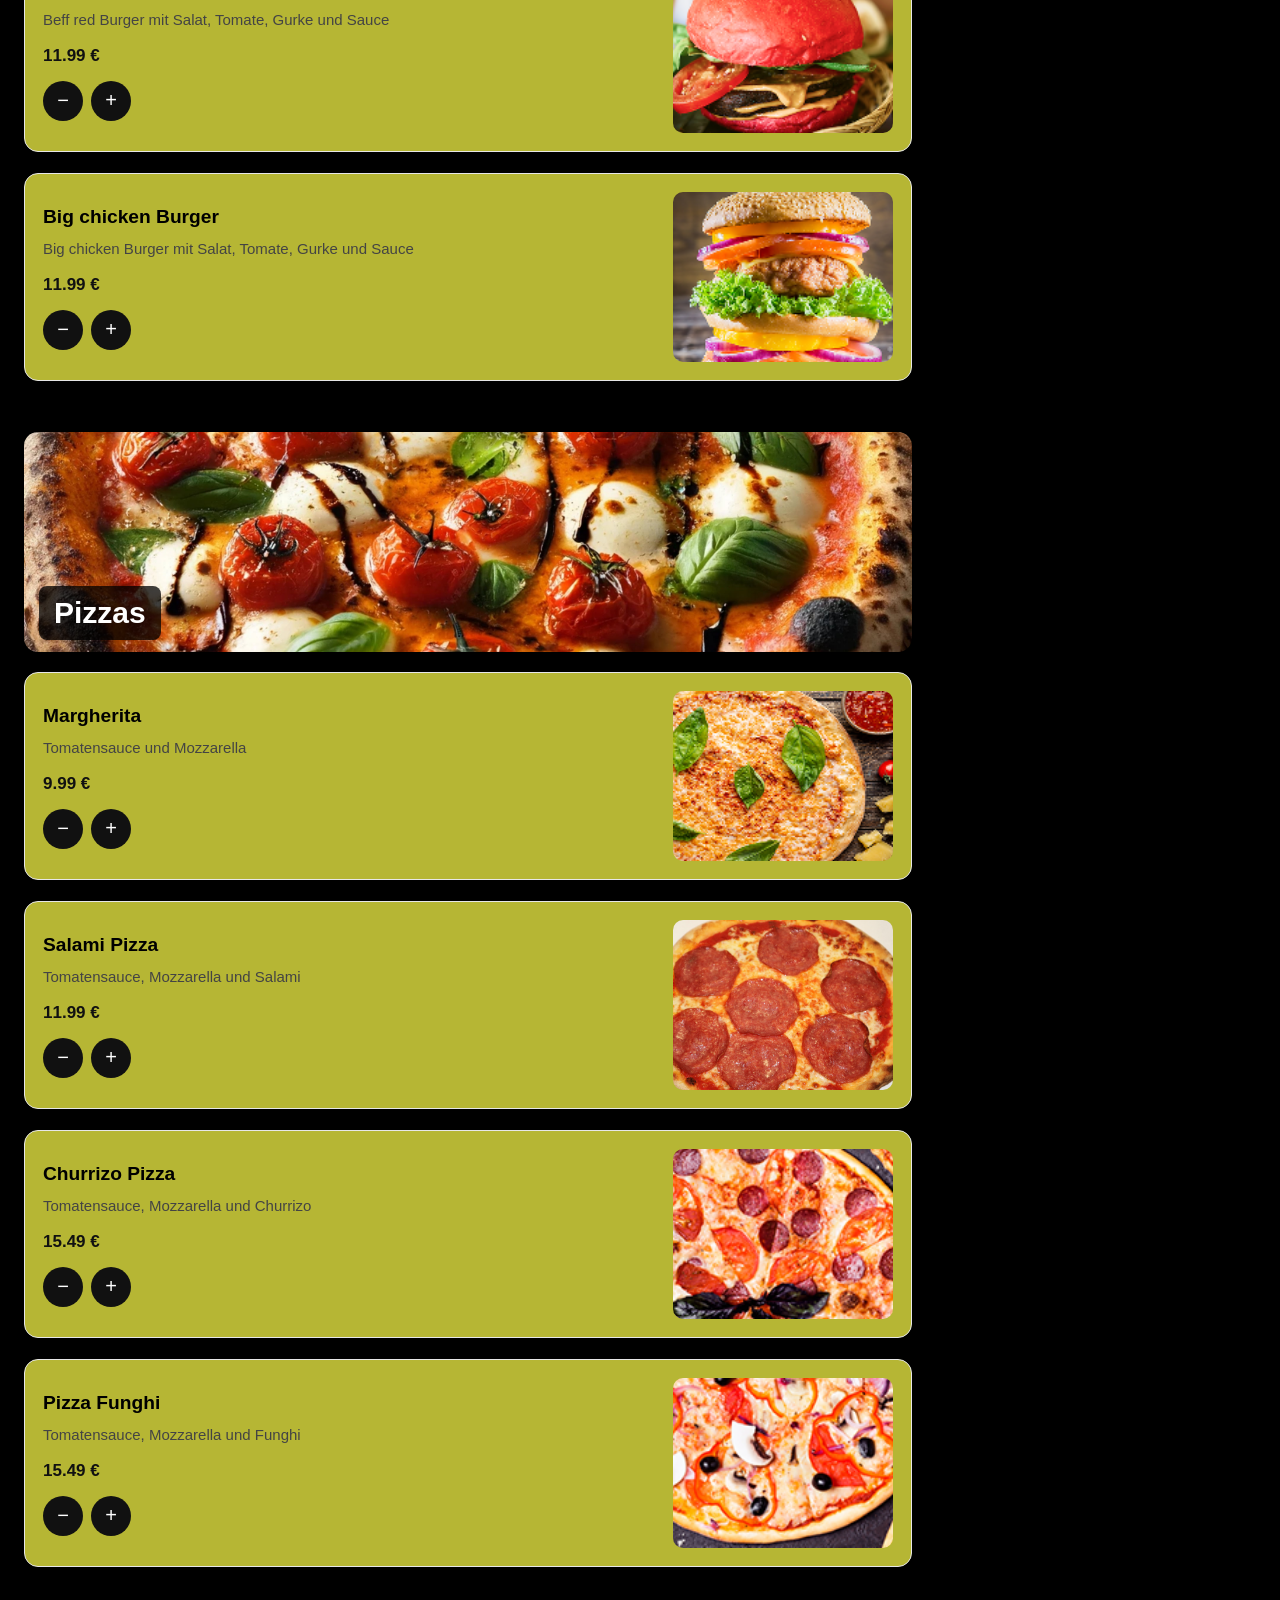
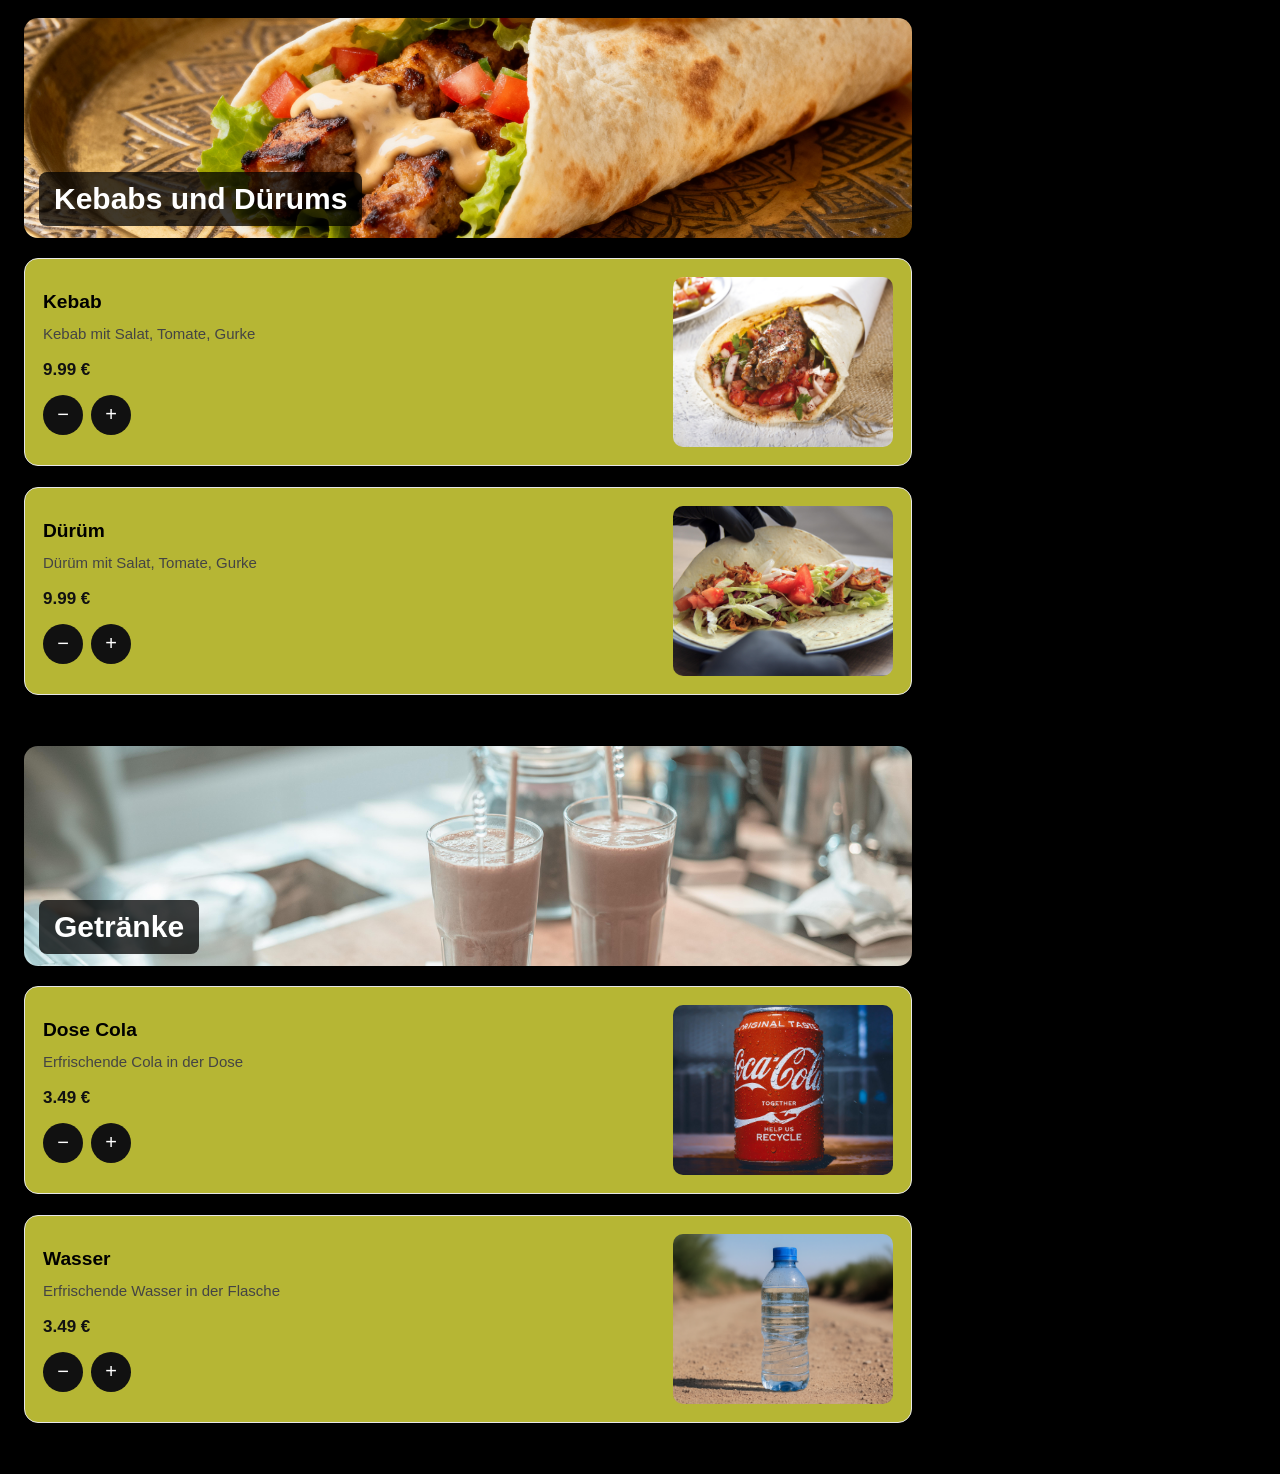
==== commit 3757e73b: "Erster Upload" ====
--- a/index.html
+++ b/index.html
@@ -46,10 +46,10 @@
 
         <div class="container">
 
-            <!-- Speisekarte -->
+            
             <div class="menu" id="menu"></div>
 
-            <!-- Warenkorb -->
+            
             <aside class="basket">
 
                 <h2>Dein Warenkorb</h2>
@@ -79,7 +79,7 @@
                     </span>
                 </p>
 
-                <!-- Warenkorb leeren -->
+                
                 <button
                     type="button"
                     class="clear-button"
@@ -87,7 +87,7 @@
                     Warenkorb leeren
                 </button>
 
-                <!-- Bestellen -->
+                
                 <button
                     type="button"
                     class="checkout-button"
@@ -104,4 +104,3 @@
 
 </body>
 </html>
-```
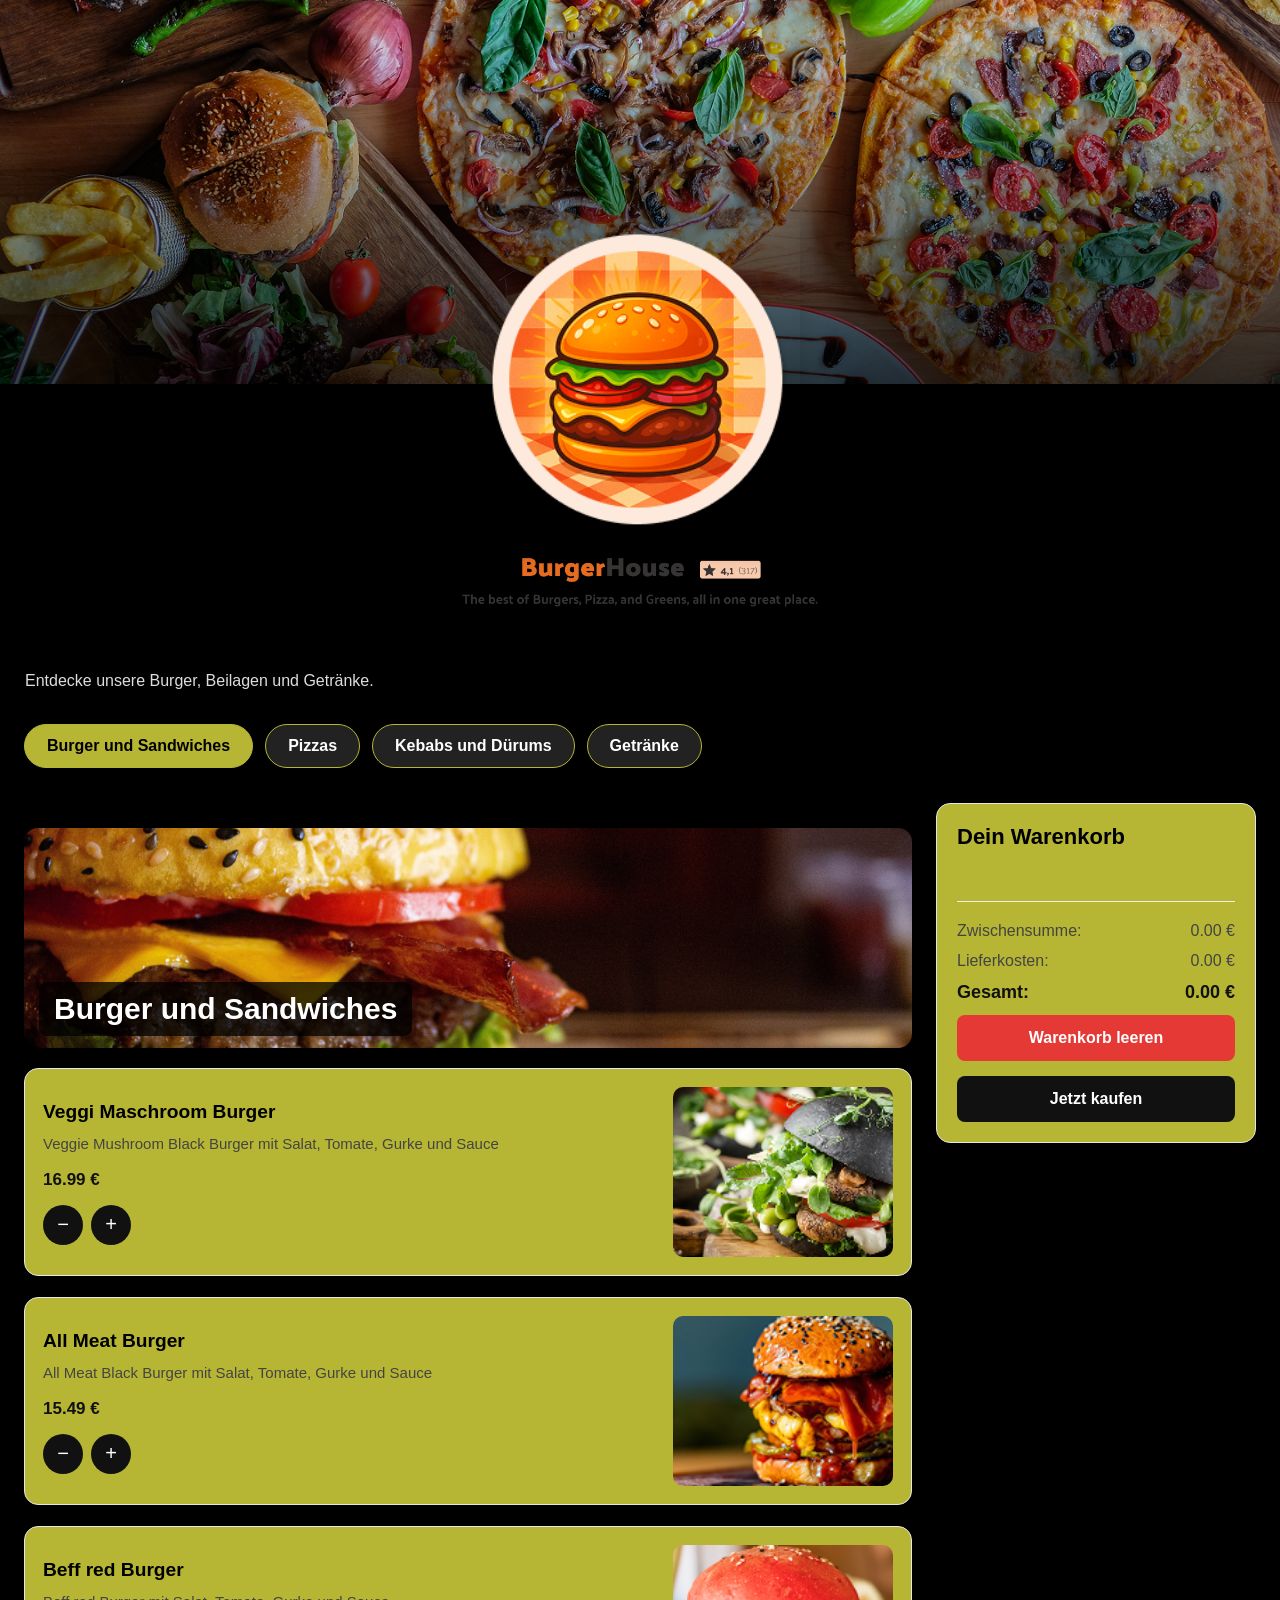
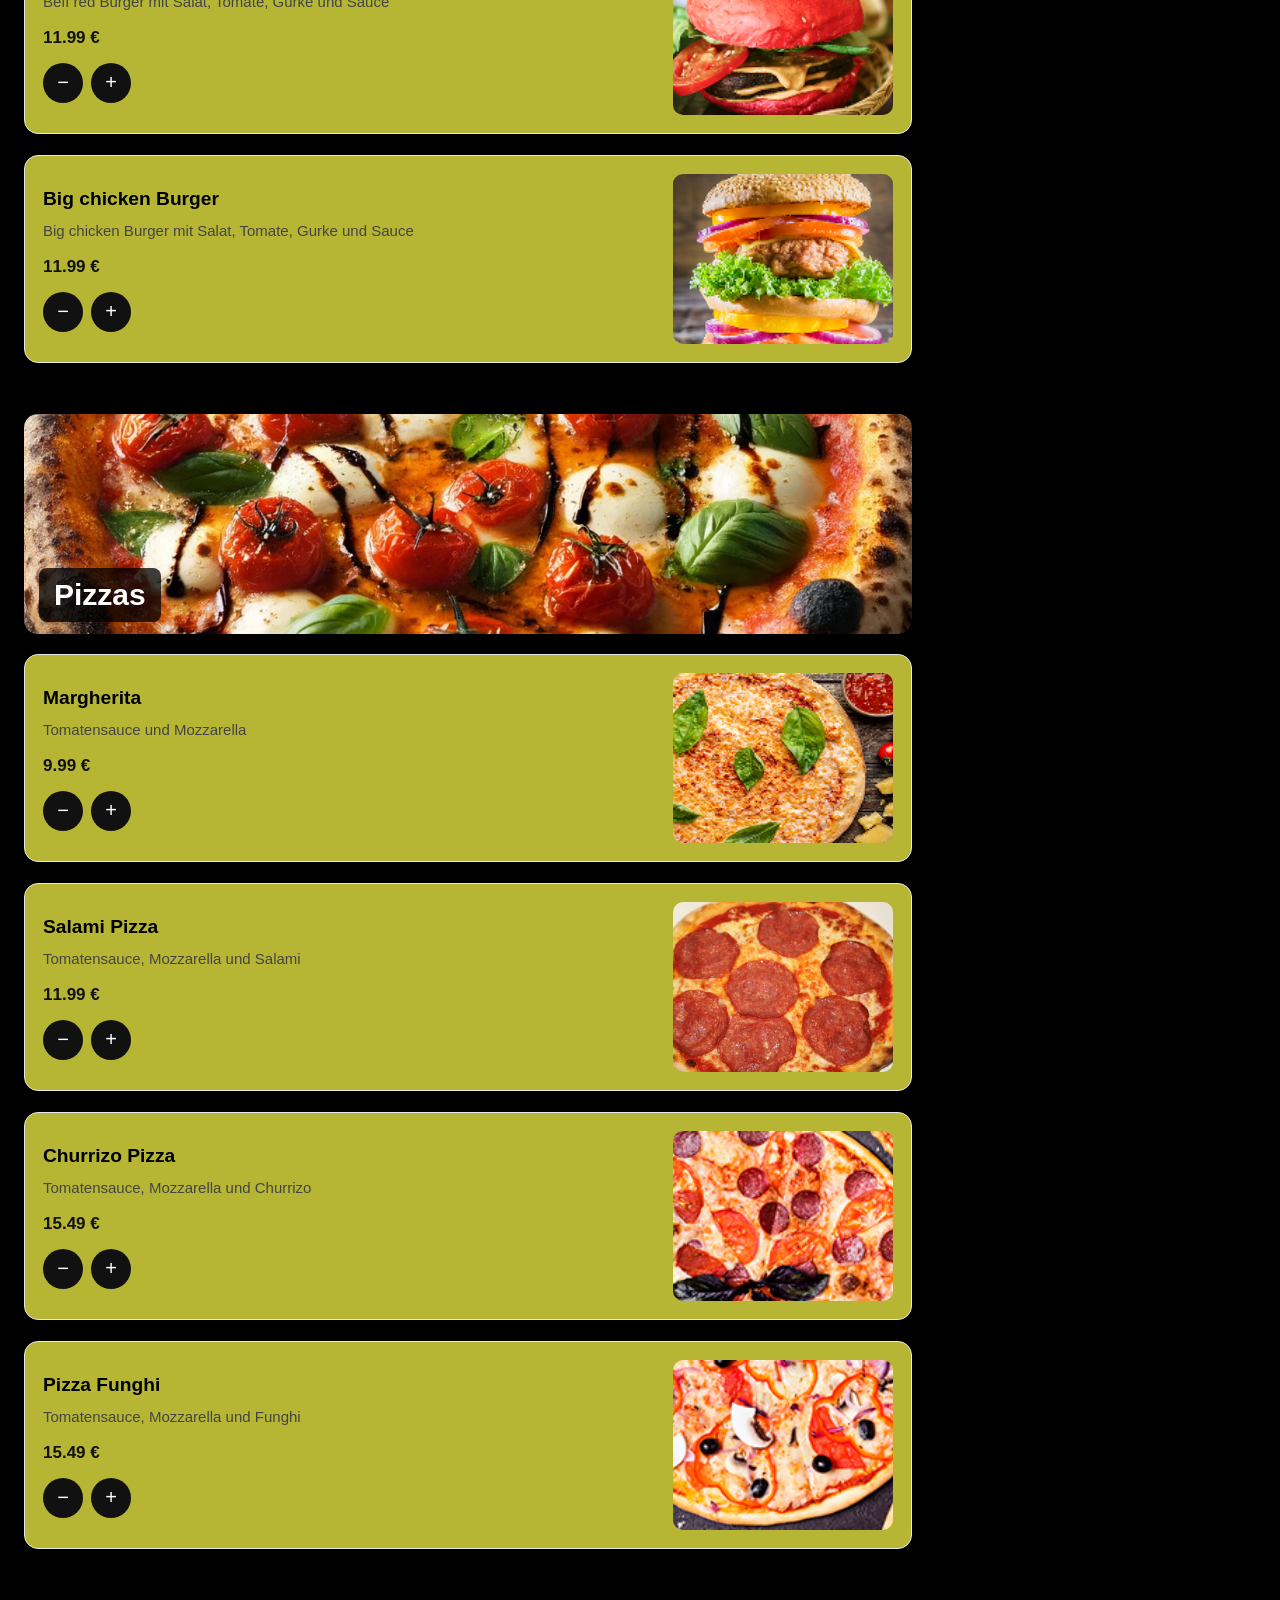
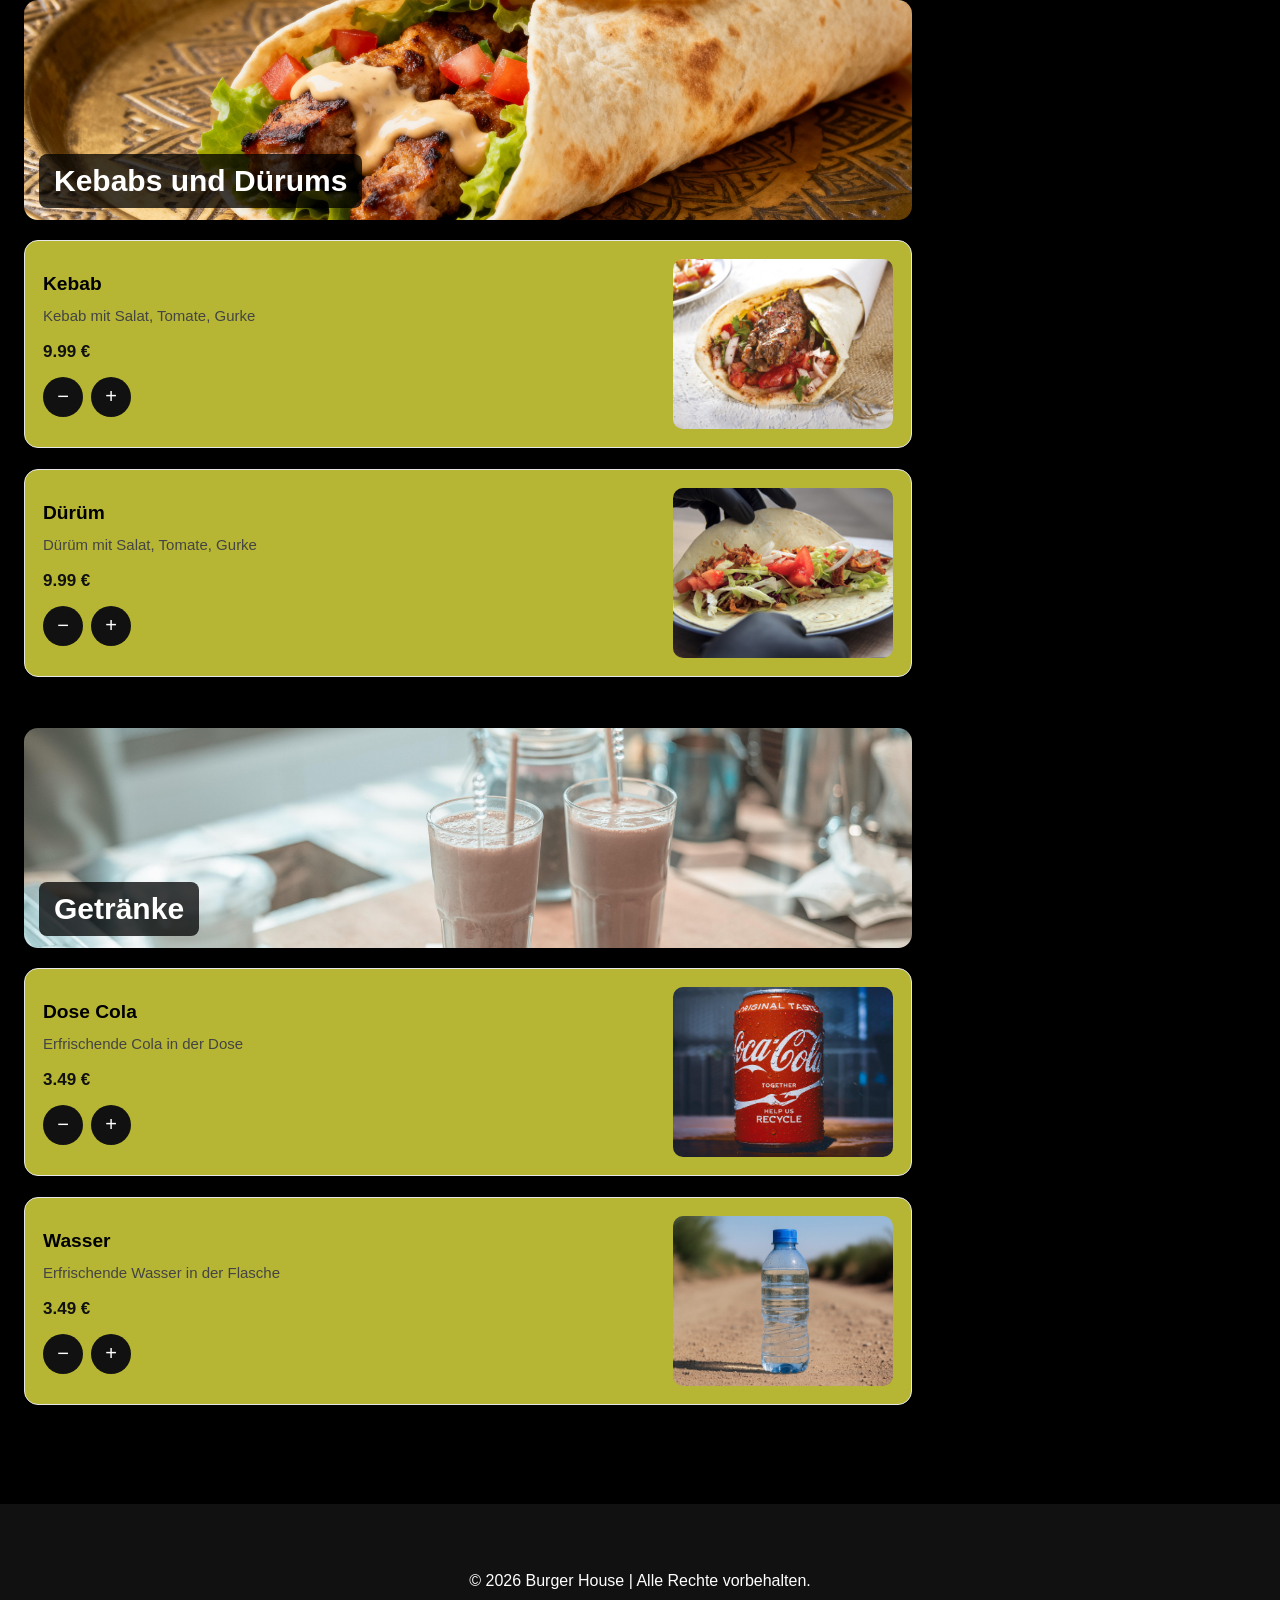
==== commit 24aeb039: "Warenkorb fixiert und responsive angepasst" ====
--- a/index.html
+++ b/index.html
@@ -1,14 +1,20 @@
-```html
+
 <!DOCTYPE html>
 <html lang="de">
+
 <head>
     <meta charset="UTF-8">
     <meta name="viewport" content="width=device-width, initial-scale=1.0">
 
     <title>Burger House</title>
 
+    <!-- Favicon -->
+    <link rel="icon" type="image/png" href="fotos/logo.png">
+
+    <!-- CSS -->
     <link rel="stylesheet" href="style.css">
 
+    <!-- JavaScript -->
     <script src="dbs.js" defer></script>
     <script src="basket.js" defer></script>
     <script src="menu.js" defer></script>
@@ -17,90 +23,185 @@
 
 <body>
 
-<header>
-    <div class="logo">
-        <img src="fotos/logo.png" alt="Burger House">
-    </div>
-</header>
-
-<main class="all">
-
-    <section class="content">
-        <div class="logo1">
-            <img src="fotos/name.png" alt="Burger House">
+    <!-- ==================================
+         HEADER
+    ================================== -->
+
+    <header>
+
+        <div class="logo">
+            <img src="fotos/logo.png" alt="Burger House">
         </div>
-    </section>
-
-    <section class="menu-section">
-
-        <div class="List">
-            <h2>Unsere Speisekarte</h2>
-            <p>Entdecke unsere Burger, Beilagen und Getränke.</p>
-        </div>
-
-        <nav
-            class="category-slider"
-            id="categorySlider"
-            aria-label="Speisekarten-Kategorien">
-        </nav>
-
-        <div class="container">
-
-            
-            <div class="menu" id="menu"></div>
-
-            
-            <aside class="basket">
-
-                <h2>Dein Warenkorb</h2>
-
-                <div id="basketItems"></div>
-
-                <hr>
+
+    </header>
+
+
+    <!-- ==================================
+         HAUPTBEREICH
+    ================================== -->
+
+    <main class="all">
+
+        <!-- LOGO UND NAME -->
+
+        <section class="content">
+
+            <div class="logo1">
+                <img src="fotos/name.png" alt="Burger House">
+            </div>
+
+        </section>
+
+
+        <!-- ==================================
+             SPEISEKARTE
+        ================================== -->
+
+        <section class="menu-section">
+
+            <div class="List">
+
+                <h2>Unsere Speisekarte</h2>
 
                 <p>
-                    <span>Zwischensumme:</span>
-                    <span>
-                        <span id="subtotal">0.00</span> €
-                    </span>
+                    Entdecke unsere Burger, Beilagen und Getränke.
                 </p>
 
-                <p>
-                    <span>Lieferkosten:</span>
-                    <span>
-                        <span id="delivery">4.99</span> €
-                    </span>
-                </p>
-
-                <p class="total">
-                    <span>Gesamt:</span>
-                    <span>
-                        <span id="total">0.00</span> €
-                    </span>
-                </p>
-
-                
-                <button
-                    type="button"
-                    class="clear-button"
-                    onclick="clearBasket()">
-                    Warenkorb leeren
-                </button>
-
-                
-                <button
-                    type="button"
-                    class="checkout-button"
-                    onclick="checkout()">
-                    Jetzt kaufen
-                </button>
-
-            </aside>
-
-        </div>
-    </section>
-
-</main>
+            </div>
+
+
+            <!-- KATEGORIE SLIDER -->
+
+            <nav
+                class="category-slider"
+                id="categorySlider"
+                aria-label="Speisekarten-Kategorien">
+            </nav>
+
+
+            <!-- ==================================
+                 MENÜ UND WARENKORB
+            ================================== -->
+
+            <div class="container">
+
+
+                <!-- MENÜ -->
+
+                <div
+                    class="menu"
+                    id="menu">
+                </div>
+
+
+                <!-- ==================================
+                     WARENKORB
+                ================================== -->
+
+                <aside class="basket">
+
+                    <h2>Dein Warenkorb</h2>
+
+
+                    <!-- PRODUKTLISTE
+                         Nur dieser Bereich scrollt -->
+
+                    <div
+                        class="basket-items"
+                        id="basketItems">
+
+                    </div>
+
+
+                    <!-- UNTERER BEREICH
+                         Bleibt immer sichtbar -->
+
+                    <div class="basket-footer">
+
+                        <hr>
+
+
+                        <!-- ZWISCHENSUMME -->
+
+                        <p>
+                            <span>Zwischensumme:</span>
+
+                            <span>
+                                <span id="subtotal">0.00</span> €
+                            </span>
+                        </p>
+
+
+                        <!-- LIEFERKOSTEN -->
+
+                        <p>
+                            <span>Lieferkosten:</span>
+
+                            <span>
+                                <span id="delivery">4.99</span> €
+                            </span>
+                        </p>
+
+
+                        <!-- GESAMTPREIS -->
+
+                        <p class="total">
+                            <span>Gesamt:</span>
+
+                            <span>
+                                <span id="total">0.00</span> €
+                            </span>
+                        </p>
+
+
+                        <!-- WARENKORB LEEREN -->
+
+                        <button
+                            type="button"
+                            class="clear-button"
+                            onclick="clearBasket()">
+
+                            Warenkorb leeren
+
+                        </button>
+
+
+                        <!-- CHECKOUT -->
+
+                        <button
+                            type="button"
+                            class="checkout-button"
+                            onclick="checkout()">
+
+                            Jetzt kaufen
+
+                        </button>
+
+                    </div>
+
+                </aside>
+
+            </div>
+
+        </section>
+
+    </main>
+
+
+    <!-- ==================================
+         FOOTER
+    ================================== -->
+
+    <footer class="footer">
+
+        <p>
+            © 2026 Burger House | Alle Rechte vorbehalten.
+        </p>
+
+    </footer>
 
 </body>
+
 </html>
+
+
--- a/style.css
+++ b/style.css
@@ -1,11 +1,22 @@
+
+/* ==========================================
+   BURGER HOUSE – KOMPLETTES RESPONSIVE CSS
+   Optimiert für Desktop, Tablet und Handy
+   Mindestbreite: 320px
+========================================== */
+
+/* ===== GRUNDEINSTELLUNGEN ===== */
+
 * {
     box-sizing: border-box;
+    scrollbar-width: thin;
+    scrollbar-color: #b6b634 #222;
 }
 
 html {
     width: 100%;
     max-width: 100%;
-    min-width: 0;
+    min-width: 320px;
     margin: 0;
     overflow-x: clip;
     scroll-behavior: smooth;
@@ -14,7 +25,7 @@
 body {
     width: 100%;
     max-width: 100%;
-    min-width: 0;
+    min-width: 320px;
     margin: 0;
     padding: 0;
     font-family: Arial, Helvetica, sans-serif;
@@ -23,6 +34,29 @@
     overflow-x: clip;
 }
 
+/* ===== SCROLLBAR ===== */
+
+::-webkit-scrollbar {
+    width: 10px;
+    height: 10px;
+}
+
+::-webkit-scrollbar-track {
+    background: #222;
+}
+
+::-webkit-scrollbar-thumb {
+    background: #b6b634;
+    border-radius: 10px;
+    border: 2px solid #222;
+}
+
+::-webkit-scrollbar-thumb:hover {
+    background: #d0d04a;
+}
+
+/* ===== ALLGEMEINE ELEMENTE ===== */
+
 img {
     display: block;
     max-width: 100%;
@@ -49,19 +83,28 @@
     margin-inline: auto;
     background: black;
 }
+
+/* ==========================================
+   HEADER
+========================================== */
 
 header {
     position: relative;
     display: flex;
     flex-direction: column;
     justify-content: flex-end;
-    width: 100%;
-    max-width: 100%;
+
+    width: 100%;
+    max-width: 100%;
+
     height: clamp(240px, 30vw, 420px);
     min-height: 240px;
+
     padding: clamp(15px, 3vw, 30px);
     margin-bottom: clamp(120px, 15vw, 165px);
+
     color: white;
+
     background-image:
         linear-gradient(
             to top,
@@ -69,6 +112,7 @@
             rgba(0, 0, 0, 0.05)
         ),
         url("hero (5).png");
+
     background-size: cover;
     background-position: center;
     background-repeat: no-repeat;
@@ -89,23 +133,30 @@
     line-height: 1.5;
     overflow-wrap: anywhere;
 }
+
+/* ===== LOGO ===== */
 
 .logo {
     position: absolute;
     left: 50%;
     bottom: 0;
     transform: translate(-50%, 50%);
+
     display: flex;
     justify-content: center;
     align-items: center;
+
     width: clamp(220px, 25vw, 320px);
     height: clamp(226px, 25.7vw, 329px);
+
     max-width: 90%;
     margin: 0;
     padding: 10px;
+
     background-size: cover;
     background-position: center;
     background-repeat: no-repeat;
+
     box-shadow: 0 4px 20px rgba(0, 0, 0, 0.15);
 }
 
@@ -130,10 +181,15 @@
     object-fit: contain;
 }
 
+/* ==========================================
+   LISTEN UND ÜBERSCHRIFTEN
+========================================== */
+
 .List {
     width: 100%;
     max-width: 100%;
     min-width: 0;
+
     margin: 0 0 15px;
     padding: 0 clamp(12px, 2.5vw, 25px);
 }
@@ -149,22 +205,127 @@
     max-width: 100%;
     margin: 25px 0 15px;
     padding: 0;
+
     background: none;
     color: white;
+
     font-size: clamp(20px, 2vw, 24px);
     line-height: 1.3;
+
     text-decoration-thickness: 2px;
     text-underline-position: auto;
-    overflow-wrap: anywhere;
-}
+
+    overflow-wrap: anywhere;
+}
+
+/* ==========================================
+   KATEGORIE SLIDER
+========================================== */
+
+.category-slider {
+    display: flex;
+    gap: 12px;
+
+    width: 100%;
+    padding: 15px 24px;
+    margin-bottom: 20px;
+
+    overflow-x: auto;
+    overscroll-behavior-x: contain;
+
+    background: #000;
+    scrollbar-width: thin;
+}
+
+.category-slider button {
+    flex: 0 0 auto;
+
+    padding: 12px 22px;
+
+    border: 1px solid #b6b634;
+    border-radius: 25px;
+
+    background: #222;
+    color: white;
+
+    font-weight: bold;
+    white-space: nowrap;
+}
+
+.category-slider button:hover,
+.category-slider button.active {
+    background: #b6b634;
+    color: #000;
+}
+
+/* ==========================================
+   KATEGORIEN UND BANNER
+========================================== */
+
+.food-category {
+    min-width: 0;
+    margin-bottom: 35px;
+    scroll-margin-top: 20px;
+}
+
+.category-banner {
+    position: relative;
+
+    width: 100%;
+    height: 220px;
+
+    margin: 25px 0 20px;
+
+    overflow: hidden;
+    border-radius: 14px;
+}
+
+.category-banner img {
+    width: 100%;
+    height: 100%;
+    object-fit: cover;
+}
+
+.category-banner h2 {
+    position: absolute;
+    bottom: 12px;
+    left: 15px;
+
+    margin: 0;
+    padding: 10px 15px;
+
+    border-radius: 8px;
+
+    background: rgba(0, 0, 0, 0.75);
+    color: white;
+
+    font-size: clamp(20px, 3vw, 30px);
+}
+
+.category-dishes {
+    display: flex;
+    flex-direction: column;
+    gap: 5px;
+}
+
+.menu-section .List p {
+    color: #ddd;
+    line-height: 1.5;
+}
+
+/* ==========================================
+   HAUPT CONTAINER
+========================================== */
 
 .container {
     display: flex;
     align-items: flex-start;
     gap: 24px;
+
     width: 100%;
     max-width: 1440px;
     min-width: 0;
+
     margin: 0 auto;
     padding: 0 24px;
 }
@@ -175,20 +336,30 @@
     max-width: 100%;
     min-width: 0;
 }
+
+/* ==========================================
+   MENÜKARTEN
+========================================== */
 
 .menu-item {
     display: flex;
     justify-content: space-between;
     align-items: center;
+
     gap: clamp(10px, 1.5vw, 20px);
-    width: 100%;
-    max-width: 100%;
-    min-width: 0;
+
+    width: 100%;
+    max-width: 100%;
+    min-width: 0;
+
     margin: 0 0 16px;
     padding: clamp(10px, 1.5vw, 18px);
+
     background: rgb(182, 182, 52);
+
     border: 1px solid #e7e7e7;
     border-radius: 14px;
+
     box-shadow: 0 3px 12px rgba(0, 0, 0, 0.04);
 }
 
@@ -203,22 +374,27 @@
 .menu-item h3 {
     max-width: 100%;
     margin: 0 0 8px;
+
     font-size: clamp(16px, 1.5vw, 20px);
     line-height: 1.3;
+
     overflow-wrap: anywhere;
 }
 
 .menu-item p {
     max-width: 100%;
     margin: 0 0 7px;
+
     color: #444;
     font-size: clamp(13px, 1.2vw, 15px);
     line-height: 1.5;
+
     overflow-wrap: anywhere;
 }
 
 .menu-item .price {
     margin-top: 12px;
+
     color: #111;
     font-size: clamp(15px, 1.4vw, 17px);
     font-weight: bold;
@@ -226,18 +402,26 @@
 
 .menu-item img {
     flex: 0 1 clamp(100px, 18vw, 220px);
+
     width: clamp(100px, 18vw, 220px);
     max-width: 45%;
     min-width: 0;
+
     height: clamp(100px, 14vw, 170px);
+
     object-fit: cover;
     border-radius: 10px;
 }
+
+/* ==========================================
+   MENGEN BUTTONS
+========================================== */
 
 .quantity-buttons {
     display: flex;
     align-items: center;
     flex-wrap: wrap;
+
     gap: 8px;
     max-width: 100%;
     margin-top: 12px;
@@ -245,48 +429,87 @@
 
 .quantity-buttons button {
     flex: 0 0 40px;
+
     width: 40px;
     height: 40px;
+
     padding: 0;
+
     border: none;
     border-radius: 50%;
+
     background: #111;
     color: white;
+
     font-size: 20px;
 }
 
 .quantity-buttons button:hover {
     background: #333;
 }
+
+/* ==========================================
+   WARENKORB
+========================================== */
 
 .basket {
     position: sticky;
     top: 20px;
+
     flex: 0 0 320px;
+
     width: 320px;
     max-width: 100%;
     min-width: 0;
+
     margin: 0;
     padding: 20px;
+
     background: rgb(182, 182, 52);
+
     border: 1px solid #e5e5e5;
     border-radius: 14px;
-    overflow-wrap: anywhere;
+
+    overflow-wrap: anywhere;
+
     box-shadow: 0 3px 15px rgba(0, 0, 0, 0.06);
+
+    /* NEU: feste Höhe und Flex-Layout */
+    display: flex;
+    flex-direction: column;
+    height: 340px;
+    max-height: calc(100vh - 40px);
+    overflow: hidden;
 }
 
 .basket h2 {
     margin: 0 0 20px;
     padding: 0;
+
     background: none;
+
     font-size: clamp(19px, 1.8vw, 22px);
-    overflow-wrap: anywhere;
+
+    overflow-wrap: anywhere;
+
+    /* NEU */
+    flex: 0 0 auto;
+}
+
+/* NEU: Nur die Produktliste scrollt */
+.basket-items {
+    flex: 1 1 auto;
+    min-height: 0;
+    overflow-y: auto;
+    overflow-x: hidden;
 }
 
 .basket-item {
     min-width: 0;
     padding: 12px 0;
+
     border-bottom: 1px solid #eee;
+
     overflow-wrap: anywhere;
 }
 
@@ -300,17 +523,22 @@
     display: flex;
     align-items: center;
     flex-wrap: wrap;
+
     gap: 8px;
     min-width: 0;
 }
 
 .basket-controls button {
     flex: 0 0 30px;
+
     width: 30px;
     height: 30px;
+
     padding: 0;
+
     border: none;
     border-radius: 50%;
+
     background: #111;
     color: white;
 }
@@ -321,8 +549,14 @@
     overflow-wrap: anywhere;
 }
 
+/* NEU: Preise und Buttons bleiben sichtbar */
+.basket-footer {
+    flex: 0 0 auto;
+}
+
 .basket hr {
     margin: 20px 0;
+
     border: none;
     border-top: 1px solid #eee;
 }
@@ -331,9 +565,12 @@
     display: flex;
     justify-content: space-between;
     align-items: flex-start;
+
     gap: 10px;
     min-width: 0;
+
     margin: 0 0 12px;
+
     color: #444;
 }
 
@@ -348,19 +585,29 @@
     font-weight: bold;
 }
 
+/* ==========================================
+   WARENKORB BUTTONS
+========================================== */
+
 .checkout-button,
 .order-button {
     display: block;
-    width: 100%;
-    max-width: 100%;
-    min-width: 0;
+
+    width: 100%;
+    max-width: 100%;
+    min-width: 0;
+
     padding: 14px;
+
     border: none;
     border-radius: 8px;
+
     background: #111;
     color: white;
+
     font-size: 16px;
     font-weight: bold;
+
     overflow-wrap: anywhere;
 }
 
@@ -377,33 +624,92 @@
     background: #333;
 }
 
+/* ===== WARENKORB LEEREN ===== */
+
+.clear-button {
+    display: block;
+
+    width: 100%;
+    max-width: 100%;
+
+    padding: 14px;
+
+    margin-top: 10px;
+    margin-bottom: 10px;
+
+    background-color: #e53935;
+    color: white;
+
+    border: none;
+    border-radius: 8px;
+
+    font-size: 16px;
+    font-weight: bold;
+
+    cursor: pointer;
+
+    transition:
+        background-color 0.2s ease,
+        transform 0.1s ease;
+}
+
+.clear-button:hover {
+    background-color: #c62828;
+}
+
+.clear-button:active {
+    transform: scale(0.98);
+}
+
+.clear-button:focus-visible {
+    outline: 3px solid #111;
+    outline-offset: 3px;
+}
+
+/* ==========================================
+   CHECKOUT POPUP
+========================================== */
+
 .checkout-overlay {
     display: none;
+
     position: fixed;
     inset: 0;
+
     width: 100%;
     height: 100vh;
     height: 100dvh;
+
     justify-content: center;
     align-items: center;
+
     padding: 20px;
+
     background: rgba(0, 0, 0, 0.55);
+
     z-index: 1000;
+
     overflow-x: clip;
     overflow-y: auto;
 }
 
 .checkout-box {
     position: relative;
+
     width: 100%;
     max-width: 480px;
     min-width: 0;
+
     max-height: calc(100vh - 40px);
     max-height: calc(100dvh - 40px);
+
     padding: 30px;
+
     background: white;
     border-radius: 18px;
+
     box-shadow: 0 10px 40px rgba(0, 0, 0, 0.25);
+
     overflow-x: clip;
     overflow-y: auto;
 }
@@ -411,8 +717,11 @@
 .checkout-box h2 {
     margin: 0 35px 10px 0;
     padding: 0;
+
     background: none;
+
     font-size: clamp(21px, 2.5vw, 26px);
+
     overflow-wrap: anywhere;
 }
 
@@ -424,21 +733,28 @@
 
 .checkout-box label {
     display: block;
+
     margin-top: 15px;
     margin-bottom: 6px;
+
     font-size: 14px;
     font-weight: bold;
+
     overflow-wrap: anywhere;
 }
 
 .checkout-box input {
     display: block;
-    width: 100%;
-    max-width: 100%;
-    min-width: 0;
+
+    width: 100%;
+    max-width: 100%;
+    min-width: 0;
+
     padding: 13px;
+
     border: 1px solid #ddd;
     border-radius: 8px;
+
     font-size: 16px;
 }
 
@@ -451,13 +767,18 @@
     position: absolute;
     top: 15px;
     right: 15px;
+
     width: 35px;
     height: 35px;
+
     padding: 0;
+
     border: none;
     border-radius: 50%;
+
     background: #eee;
     color: #222;
+
     font-size: 24px;
 }
 
@@ -465,117 +786,146 @@
     background: #ddd;
 }
 
+/* ==========================================
+   FOOTER
+========================================== */
+
 .footer {
     width: 100%;
     max-width: 100%;
     min-width: 0;
-    margin-top: 40px;
-    padding: 25px 15px;
+
+    margin-top: 48px;
+
+    padding:
+        clamp(28px, 5vw, 52px)
+        clamp(16px, 4vw, 40px)
+        18px;
+
     background: #111;
-    color: white;
+    color: #fff;
+
     text-align: center;
-    overflow-wrap: anywhere;
-}
-
-.footer p {
-    margin: 0;
-}
-
-
-
-.category-slider {
-    display: flex;
-    gap: 12px;
-    padding: 15px 24px;
-    margin-bottom: 20px;
-    overflow-x: auto;
-    background: #000;
-    scrollbar-width: thin;
-}
-
-.category-slider button {
-    flex: 0 0 auto;
-    padding: 12px 22px;
-    border: 1px solid #b6b634;
-    border-radius: 25px;
-    background: #222;
-    color: white;
-    font-weight: bold;
-    white-space: nowrap;
-}
-
-.category-slider button:hover,
-.category-slider button.active {
-    background: #b6b634;
-    color: #000;
-}
-
-/* ===== Kategorien und Banner ===== */
-
-.food-category {
-    min-width: 0;
-    margin-bottom: 35px;
-    scroll-margin-top: 20px;
-}
-
-.category-banner {
-    position: relative;
-    height: 220px;
-    margin: 25px 0 20px;
-    overflow: hidden;
-    border-radius: 14px;
-}
-
-.category-banner img {
-    width: 100%;
-    height: 100%;
-    object-fit: cover;
-}
-
-.category-banner h2 {
-    position: absolute;
-    bottom: 12px;
-    left: 15px;
-    margin: 0;
-    padding: 10px 15px;
-    border-radius: 8px;
-    background: rgba(0, 0, 0, 0.75);
-    color: white;
-    font-size: clamp(20px, 3vw, 30px);
-}
-
-.category-dishes {
+
+    overflow-wrap: anywhere;
+    border-top: none;
+}
+
+.footer-inner {
+    width: 100%;
+    max-width: 1200px;
+    min-width: 0;
+
+    margin: 0 auto;
+}
+
+.footer-content {
+    display: grid;
+
+    grid-template-columns: repeat(3, minmax(0, 1fr));
+
+    gap: clamp(20px, 4vw, 48px);
+
+    padding-bottom: 30px;
+}
+
+.footer-section {
+    min-width: 0;
+}
+
+.footer-section h2,
+.footer-section h3 {
+    margin: 0 0 14px;
+
+    color: #b6b634;
+
+    font-size: clamp(16px, 1.5vw, 19px);
+    line-height: 1.3;
+
+    text-align: center;
+}
+
+.footer-section p {
+    margin: 0 0 10px;
+
+    color: #ddd;
+
+    font-size: 14px;
+    line-height: 1.7;
+
+    text-align: center;
+}
+
+.footer-links {
     display: flex;
     flex-direction: column;
-    gap: 5px;
-}
-
-.menu-section .List p {
-    color: #ddd;
+    align-items: center;
+
+    gap: 9px;
+}
+
+.footer a {
+    display: inline-block;
+
+    max-width: 100%;
+
+    color: #eee;
+
+    font-size: 14px;
     line-height: 1.5;
-}
-
-@media (max-width: 600px) {
-    .category-slider {
-        gap: 8px;
-        padding: 12px;
-    }
-
-    .category-slider button {
-        padding: 10px 16px;
-    }
-
-    .category-banner {
-        height: 160px;
-    }
-
-    .food-category {
-        margin-bottom: 25px;
-    }
-}
-
-
-@media (max-width: 1100px) {
+
+    text-decoration: none;
+    text-align: center;
+
+    overflow-wrap: anywhere;
+
+    transition: color 0.2s ease;
+}
+
+.footer a:hover,
+.footer a:focus-visible {
+    color: #b6b634;
+
+    text-decoration: underline;
+    text-underline-offset: 3px;
+}
+
+.footer-bottom {
+    display: flex;
+
+    justify-content: center;
+    align-items: center;
+    flex-wrap: wrap;
+
+    gap: 10px 20px;
+
+    padding-top: 18px;
+
+    border-top: 1px solid #383838;
+}
+
+.footer-bottom p {
+    margin: 0;
+
+    color: #aaa;
+
+    font-size: 13px;
+    line-height: 1.6;
+
+    text-align: center;
+}
+
+.footer-bottom a {
+    color: #b6b634;
+    font-size: 13px;
+}
+
+/* ==========================================
+   TABLET – MAX 1100px
+========================================== */
+
+@media screen and (max-width: 1100px) {
+
     .container {
         gap: 20px;
         padding-inline: 20px;
@@ -594,11 +944,17 @@
     }
 }
 
-@media (max-width: 768px) {
+/* ==========================================
+   TABLET UND KLEINE LAPTOPS – 768px
+========================================== */
+
+@media screen and (max-width: 768px) {
+
     header {
         height: 300px;
         min-height: 260px;
         margin-bottom: 150px;
+
         background-size: cover;
         background-position: center;
     }
@@ -622,15 +978,19 @@
     .container {
         flex-direction: column;
         align-items: stretch;
+
         gap: 20px;
+
         width: 100%;
         max-width: 100%;
+
         padding-inline: 16px;
     }
 
     .menu,
     .basket {
         flex: 1 1 auto;
+
         width: 100%;
         max-width: 100%;
         min-width: 0;
@@ -648,9 +1008,11 @@
 
     .menu-item img {
         flex: 0 1 160px;
+
         width: 35%;
         max-width: 160px;
         min-width: 0;
+
         height: clamp(100px, 18vw, 140px);
     }
 
@@ -661,14 +1023,42 @@
     .checkout-box {
         max-height: calc(100vh - 24px);
         max-height: calc(100dvh - 24px);
+
         padding: 24px;
     }
-}
-
-@media (max-width: 600px) {
+
+    /* FOOTER */
+
+    .footer {
+        margin-top: 35px;
+        padding: 30px 18px 16px;
+    }
+
+    .footer-content {
+        grid-template-columns: repeat(2, minmax(0, 1fr));
+
+        gap: 26px 20px;
+
+        padding-bottom: 24px;
+    }
+
+    .footer-bottom {
+        align-items: center;
+        flex-direction: column;
+        gap: 8px;
+    }
+}
+
+/* ==========================================
+   HANDY – MAX 600px
+========================================== */
+
+@media screen and (max-width: 600px) {
+
     header {
         height: 270px;
         min-height: 240px;
+
         margin-bottom: 135px;
         padding: 18px;
     }
@@ -705,18 +1095,39 @@
         margin: 20px 0 12px;
     }
 
+    .category-slider {
+        gap: 8px;
+        padding: 12px;
+    }
+
+    .category-slider button {
+        padding: 10px 16px;
+    }
+
+    .category-banner {
+        height: 160px;
+    }
+
+    .food-category {
+        margin-bottom: 25px;
+    }
+
     .menu-item {
         gap: 10px;
+
         padding: 12px;
         margin-bottom: 13px;
+
         border-radius: 12px;
     }
 
     .menu-item img {
         flex: 0 1 35%;
+
         width: 35%;
         max-width: 145px;
         min-width: 0;
+
         height: clamp(90px, 20vw, 125px);
     }
 
@@ -738,6 +1149,7 @@
 
     .quantity-buttons button {
         flex-basis: 36px;
+
         width: 36px;
         height: 36px;
     }
@@ -758,7 +1170,9 @@
     .checkout-box {
         width: 100%;
         max-width: 480px;
+
         padding: 24px 18px;
+
         border-radius: 14px;
     }
 
@@ -767,199 +1181,552 @@
     }
 
     .footer {
-        padding: 22px 12px;
-    }
-}
-
-@media (max-width: 400px) {
+        margin-top: 28px;
+        padding: 26px 16px 14px;
+    }
+
+    .footer-content {
+        grid-template-columns: minmax(0, 1fr);
+
+        gap: 22px;
+        padding-bottom: 20px;
+    }
+
+    .footer-section h2,
+    .footer-section h3 {
+        margin-bottom: 9px;
+        font-size: 17px;
+    }
+
+    .footer-section p,
+    .footer a {
+        font-size: 14px;
+    }
+
+    .footer-bottom {
+        padding-top: 14px;
+    }
+
+    .footer-bottom p,
+    .footer-bottom a {
+        font-size: 12px;
+    }
+}
+
+/* ==========================================
+   KLEINE HANDYS – MAX 480px
+========================================== */
+
+@media screen and (max-width: 480px) {
+
+    html,
+    body {
+        width: 100%;
+        max-width: 100%;
+        min-width: 320px;
+        overflow-x: hidden;
+    }
+
+    .all,
+    .content,
+    .menu-section {
+        width: 100%;
+        max-width: 100%;
+        min-width: 0;
+        overflow-x: clip;
+    }
+
     header {
-        height: 240px;
-        min-height: 240px;
-        margin-bottom: 120px;
+        height: 230px;
+        min-height: 230px;
+
+        margin-bottom: 115px;
         padding: 12px;
+
+        background-position: center;
+    }
+
+    header h1 {
+        font-size: 23px;
+        line-height: 1.2;
+    }
+
+    header p {
+        font-size: 12px;
+        line-height: 1.4;
     }
 
     .logo {
-        width: 220px;
-        height: 226px;
-        max-width: 90%;
-        padding: 8px;
+        width: 190px;
+        height: 195px;
+        max-width: 85%;
+        padding: 5px;
     }
 
     .logo1 {
         width: 100%;
         max-width: 100%;
         height: auto;
-        margin: 0 auto 6px;
+        margin: 0 auto 8px;
     }
 
     .List {
-        padding-inline: 10px;
+        width: 100%;
+        padding: 0 10px;
         margin-bottom: 10px;
     }
 
     .List h2 {
-        font-size: 21px;
+        font-size: 19px;
+        line-height: 1.3;
+    }
+
+    .category-title {
+        font-size: 18px;
+        line-height: 1.3;
+        margin: 15px 0 10px;
+    }
+
+    .category-slider {
+        width: 100%;
+        gap: 7px;
+
+        padding: 10px;
+        margin-bottom: 12px;
+
+        overflow-x: auto;
+        overscroll-behavior-x: contain;
+    }
+
+    .category-slider button {
+        flex-shrink: 0;
+
+        padding: 9px 13px;
+        font-size: 12px;
+    }
+
+    .food-category {
+        width: 100%;
+        min-width: 0;
+        margin-bottom: 20px;
+    }
+
+    .category-banner {
+        width: 100%;
+        height: 125px;
+
+        margin: 15px 0;
+
+        border-radius: 10px;
+    }
+
+    .category-banner h2 {
+        left: 8px;
+        bottom: 8px;
+
+        padding: 7px 10px;
+
+        font-size: 17px;
     }
 
     .container {
-        width: 100%;
-        max-width: 100%;
-        padding-inline: 10px;
+        display: flex;
+        flex-direction: column;
+        align-items: stretch;
+
         gap: 15px;
-    }
-
-    .menu,
-    .basket {
+
         width: 100%;
         max-width: 100%;
         min-width: 0;
-    }
-
-    .category-title {
-        font-size: 19px;
-        margin: 17px 0 10px;
+
+        padding: 0 8px;
+    }
+
+    .menu {
+        width: 100%;
+        max-width: 100%;
+        min-width: 0;
+        flex: 1 1 auto;
     }
 
     .menu-item {
-        gap: 8px;
+        display: flex;
+        flex-direction: row;
+
+        align-items: flex-start;
+        justify-content: space-between;
+
+        gap: 7px;
+
+        width: 100%;
+        max-width: 100%;
+        min-width: 0;
+
         padding: 9px;
-        margin-bottom: 12px;
+        margin-bottom: 10px;
+
         border-radius: 10px;
     }
 
     .menu-info {
         flex: 1 1 0;
+
+        width: 0;
+        max-width: 100%;
         min-width: 0;
     }
 
+    .menu-item h3 {
+        font-size: 14px;
+        line-height: 1.25;
+
+        margin-bottom: 5px;
+
+        overflow-wrap: anywhere;
+    }
+
+    .menu-item p {
+        font-size: 11px;
+        line-height: 1.4;
+
+        margin-bottom: 5px;
+
+        overflow-wrap: anywhere;
+    }
+
+    .menu-item .price {
+        font-size: 13px;
+        margin-top: 7px;
+    }
+
     .menu-item img {
-        flex: 0 1 32%;
-        width: 32%;
-        max-width: 110px;
+        flex: 0 0 85px;
+
+        width: 85px;
+        max-width: 85px;
         min-width: 0;
+
         height: 85px;
+
+        object-fit: cover;
         border-radius: 8px;
     }
 
+    .quantity-buttons {
+        display: flex;
+        flex-wrap: wrap;
+
+        gap: 5px;
+        margin-top: 7px;
+    }
+
+    .quantity-buttons button {
+        flex: 0 0 30px;
+
+        width: 30px;
+        height: 30px;
+
+        font-size: 17px;
+    }
+
+    .basket {
+        position: static;
+
+        width: 100%;
+        max-width: 100%;
+        min-width: 0;
+
+        flex: 1 1 auto;
+
+        padding: 12px;
+        margin: 0;
+
+        border-radius: 10px;
+    }
+
+    .basket h2 {
+        font-size: 18px;
+        margin-bottom: 12px;
+    }
+
+    .basket-item {
+        padding: 10px 0;
+    }
+
+    .basket-name {
+        font-size: 13px;
+    }
+
+    .basket-controls {
+        display: flex;
+        flex-wrap: wrap;
+        align-items: center;
+
+        gap: 5px;
+    }
+
+    .basket-controls button {
+        flex: 0 0 27px;
+
+        width: 27px;
+        height: 27px;
+
+        font-size: 13px;
+    }
+
+    .basket-controls strong {
+        margin-left: auto;
+        font-size: 12px;
+    }
+
+    .basket p {
+        font-size: 13px;
+        gap: 6px;
+    }
+
+    .basket .total {
+        font-size: 16px;
+    }
+
+    .checkout-button,
+    .order-button,
+    .clear-button {
+        width: 100%;
+        max-width: 100%;
+
+        padding: 12px 8px;
+
+        font-size: 13px;
+    }
+
+    .checkout-overlay {
+        padding: 8px;
+        align-items: center;
+        justify-content: center;
+    }
+
+    .checkout-box {
+        width: 100%;
+        max-width: 100%;
+        min-width: 0;
+
+        max-height: calc(100dvh - 16px);
+
+        padding: 20px 12px;
+
+        border-radius: 12px;
+    }
+
+    .checkout-box h2 {
+        font-size: 19px;
+        margin-right: 30px;
+    }
+
+    .checkout-total {
+        font-size: 13px;
+        margin-bottom: 18px;
+    }
+
+    .checkout-box label {
+        font-size: 13px;
+    }
+
+    .checkout-box input {
+        width: 100%;
+        min-width: 0;
+
+        padding: 11px 9px;
+
+        font-size: 16px;
+    }
+
+    .close-button {
+        top: 8px;
+        right: 8px;
+
+        width: 30px;
+        height: 30px;
+
+        font-size: 20px;
+    }
+
+    .footer {
+        width: 100%;
+        max-width: 100%;
+        min-width: 0;
+
+        margin-top: 25px;
+        padding: 22px 10px 14px;
+
+        text-align: center;
+        overflow-wrap: anywhere;
+    }
+
+    .footer-inner,
+    .footer-content,
+    .footer-section,
+    .footer-links,
+    .footer-bottom {
+        width: 100%;
+        max-width: 100%;
+        min-width: 0;
+    }
+
+    .footer-content {
+        display: grid;
+
+        grid-template-columns: minmax(0, 1fr);
+
+        gap: 18px;
+        padding-bottom: 18px;
+    }
+
+    .footer-section h2,
+    .footer-section h3 {
+        font-size: 16px;
+        margin-bottom: 8px;
+    }
+
+    .footer-section p,
+    .footer a {
+        font-size: 12px;
+
+        overflow-wrap: anywhere;
+        word-break: break-word;
+    }
+
+    .footer-links {
+        align-items: center;
+    }
+
+    .footer-bottom {
+        display: flex;
+
+        flex-direction: column;
+        align-items: center;
+        justify-content: center;
+
+        gap: 7px;
+        padding-top: 12px;
+    }
+
+    .footer-bottom p,
+    .footer-bottom a {
+        font-size: 11px;
+        overflow-wrap: anywhere;
+    }
+}
+
+/* ==========================================
+   EXTRA KLEINE HANDYS – 320px bis 350px
+========================================== */
+
+@media screen and (max-width: 350px) {
+
+    header {
+        padding: 10px;
+    }
+
+    header h1 {
+        font-size: 21px;
+    }
+
+    .logo {
+        width: 180px;
+        height: 185px;
+        max-width: 85%;
+        padding: 5px;
+    }
+
+    .container {
+        padding-inline: 8px;
+    }
+
+    .menu-item {
+        gap: 6px;
+        padding: 7px;
+    }
+
+    .menu-item img {
+        flex: 0 0 75px;
+
+        width: 75px;
+        height: 78px;
+    }
+
     .menu-item h3 {
-        font-size: 15px;
-        margin-bottom: 5px;
+        font-size: 13px;
     }
 
     .menu-item p {
+        font-size: 10px;
+    }
+
+    .menu-item .price {
         font-size: 12px;
-        line-height: 1.4;
-    }
-
-    .menu-item .price {
-        margin-top: 8px;
-        font-size: 14px;
     }
 
     .quantity-buttons {
-        gap: 5px;
-        margin-top: 8px;
+        gap: 4px;
     }
 
     .quantity-buttons button {
-        flex-basis: 34px;
-        width: 34px;
-        height: 34px;
-        font-size: 18px;
-    }
-
-    .basket {
-        padding: 12px;
-    }
-
-    .basket h2 {
-        font-size: 19px;
-        margin-bottom: 14px;
-    }
-
-    .basket-controls {
-        gap: 6px;
-    }
-
-    .basket-controls button {
-        flex-basis: 28px;
+        flex: 0 0 28px;
+
         width: 28px;
         height: 28px;
-    }
-
-    .checkout-overlay {
-        padding: 8px;
+
+        font-size: 16px;
+    }
+
+    .basket {
+        padding: 10px;
+    }
+
+    .basket h2 {
+        font-size: 17px;
+    }
+
+    .basket-controls {
+        gap: 5px;
     }
 
     .checkout-box {
-        width: 100%;
-        max-width: 100%;
-        max-height: calc(100vh - 16px);
-        max-height: calc(100dvh - 16px);
-        padding: 22px 14px;
-    }
-
-    .checkout-box h2 {
-        font-size: 20px;
-    }
-
-    .checkout-box input {
-        padding: 12px 10px;
-    }
-
-    .close-button {
-        top: 10px;
-        right: 10px;
-        width: 32px;
-        height: 32px;
+        padding: 18px 10px;
     }
 
     .footer {
-        padding: 18px 10px;
-        font-size: 13px;
-    }
-}
-
-@media (min-width: 1440px) {
+        padding-left: 10px;
+        padding-right: 10px;
+    }
+}
+
+/* ==========================================
+   GROSSE DESKTOPS – AB 1440px
+========================================== */
+
+@media screen and (min-width: 1440px) {
+
     .logo1 {
         width: 480px;
     }
 }
 
-/* ===== Warenkorb leeren Button ===== */
-
-.clear-button {
-    display: block;
-    width: 100%;
-    max-width: 100%;
-    padding: 14px;
-    margin-top: 10px;
-    margin-bottom: 10px;
-
-    background-color: #e53935;
-    color: white;
-
-    border: none;
-    border-radius: 8px;
-
-    font-size: 16px;
-    font-weight: bold;
-
-    cursor: pointer;
-    transition: background-color 0.2s ease, transform 0.1s ease;
-}
-
-.clear-button:hover {
-    background-color: #c62828;
-}
-
-.clear-button:active {
-    transform: scale(0.98);
-}
-
-.clear-button:focus-visible {
-    outline: 3px solid #111;
-    outline-offset: 3px;
-}
-
+/* ==========================================
+   REDUZIERTE ANIMATIONEN
+========================================== */
+
+@media (prefers-reduced-motion: reduce) {
+
+    html {
+        scroll-behavior: auto;
+    }
+
+    .footer a,
+    .clear-button {
+        transition: none;
+    }
+}
+
+
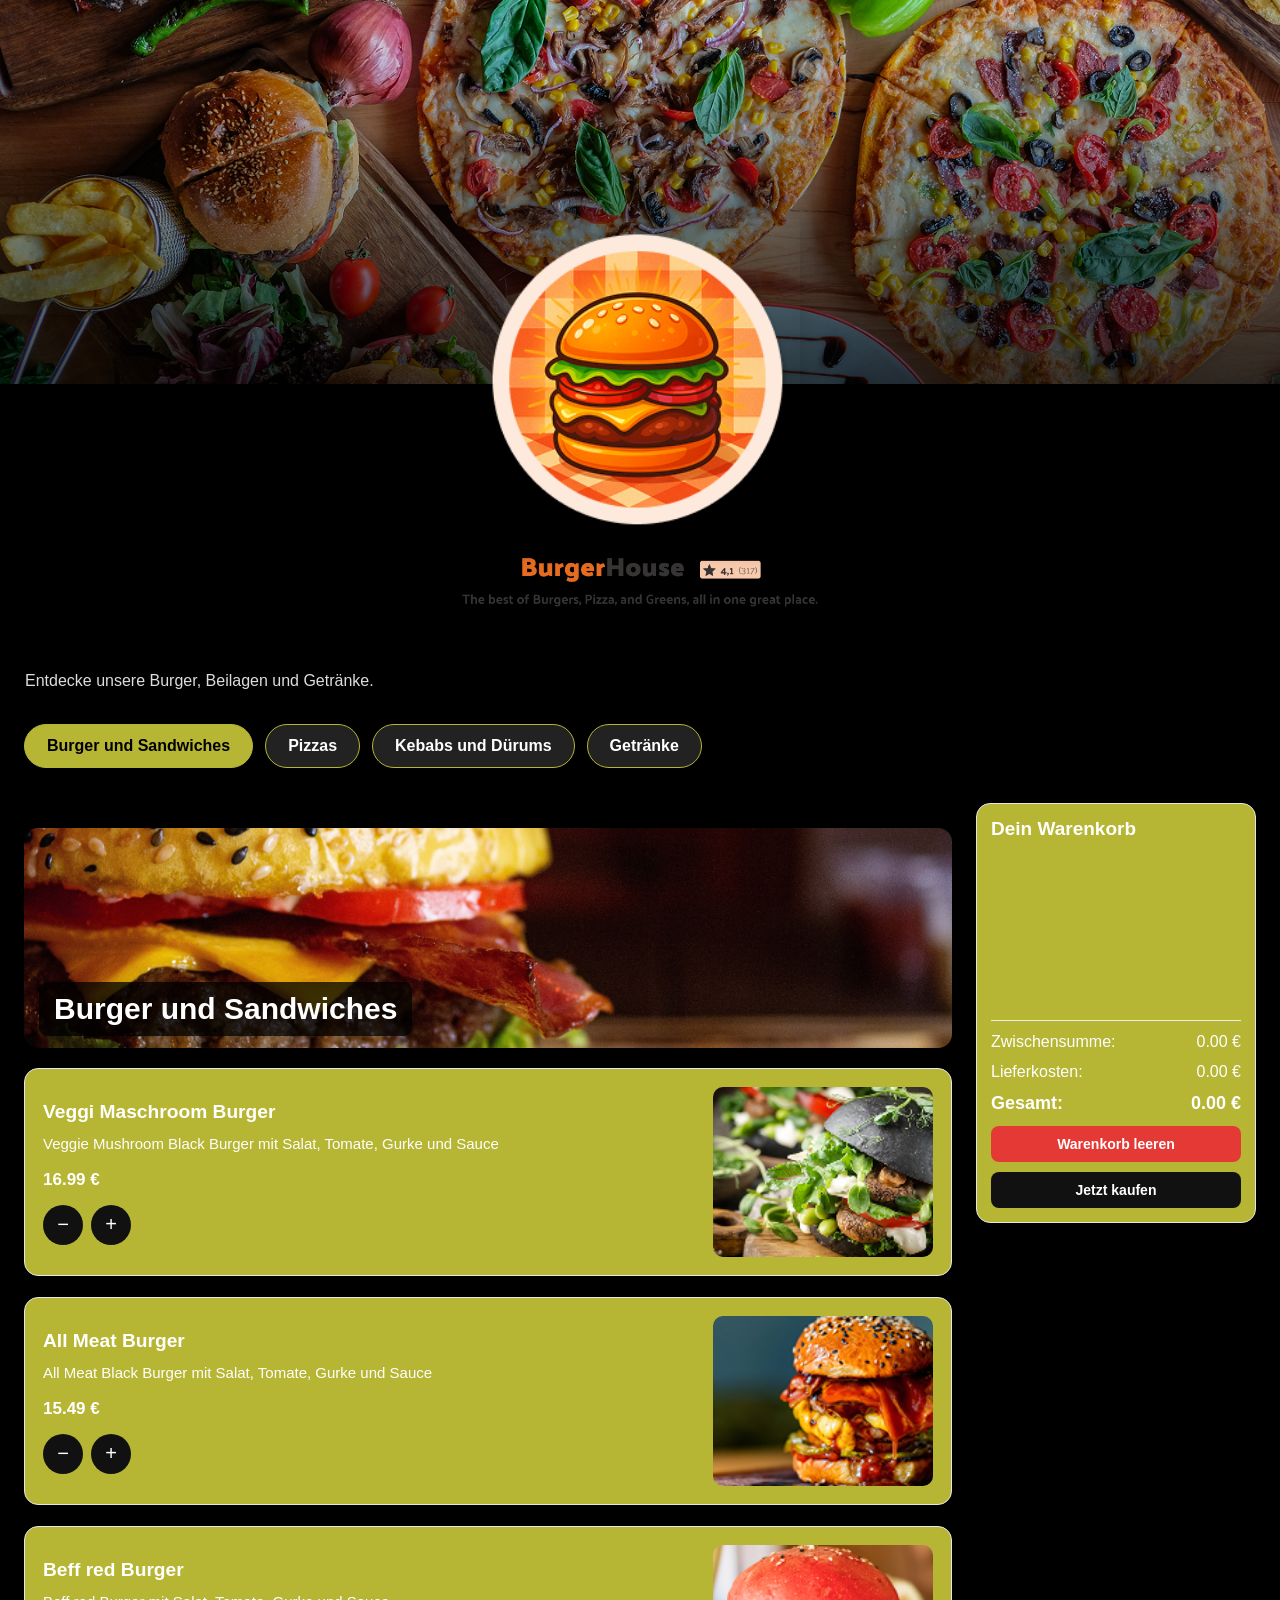
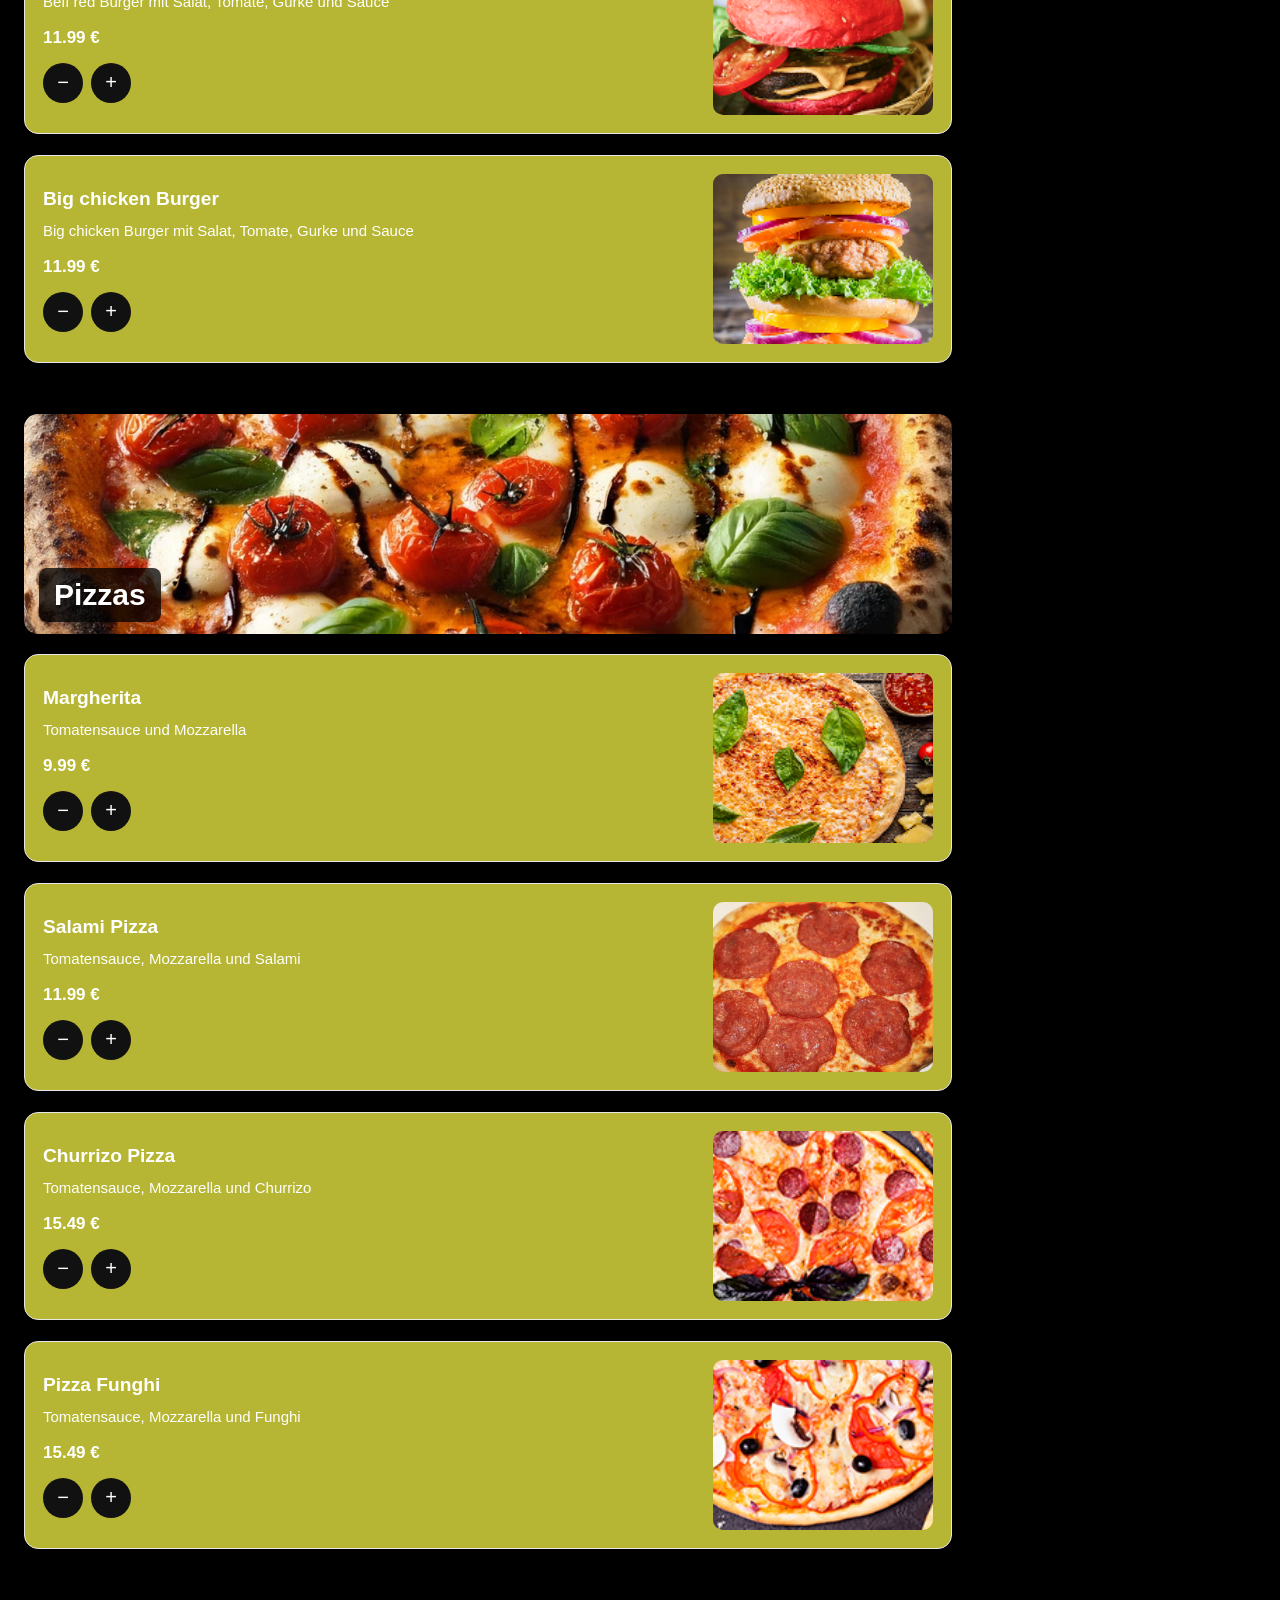
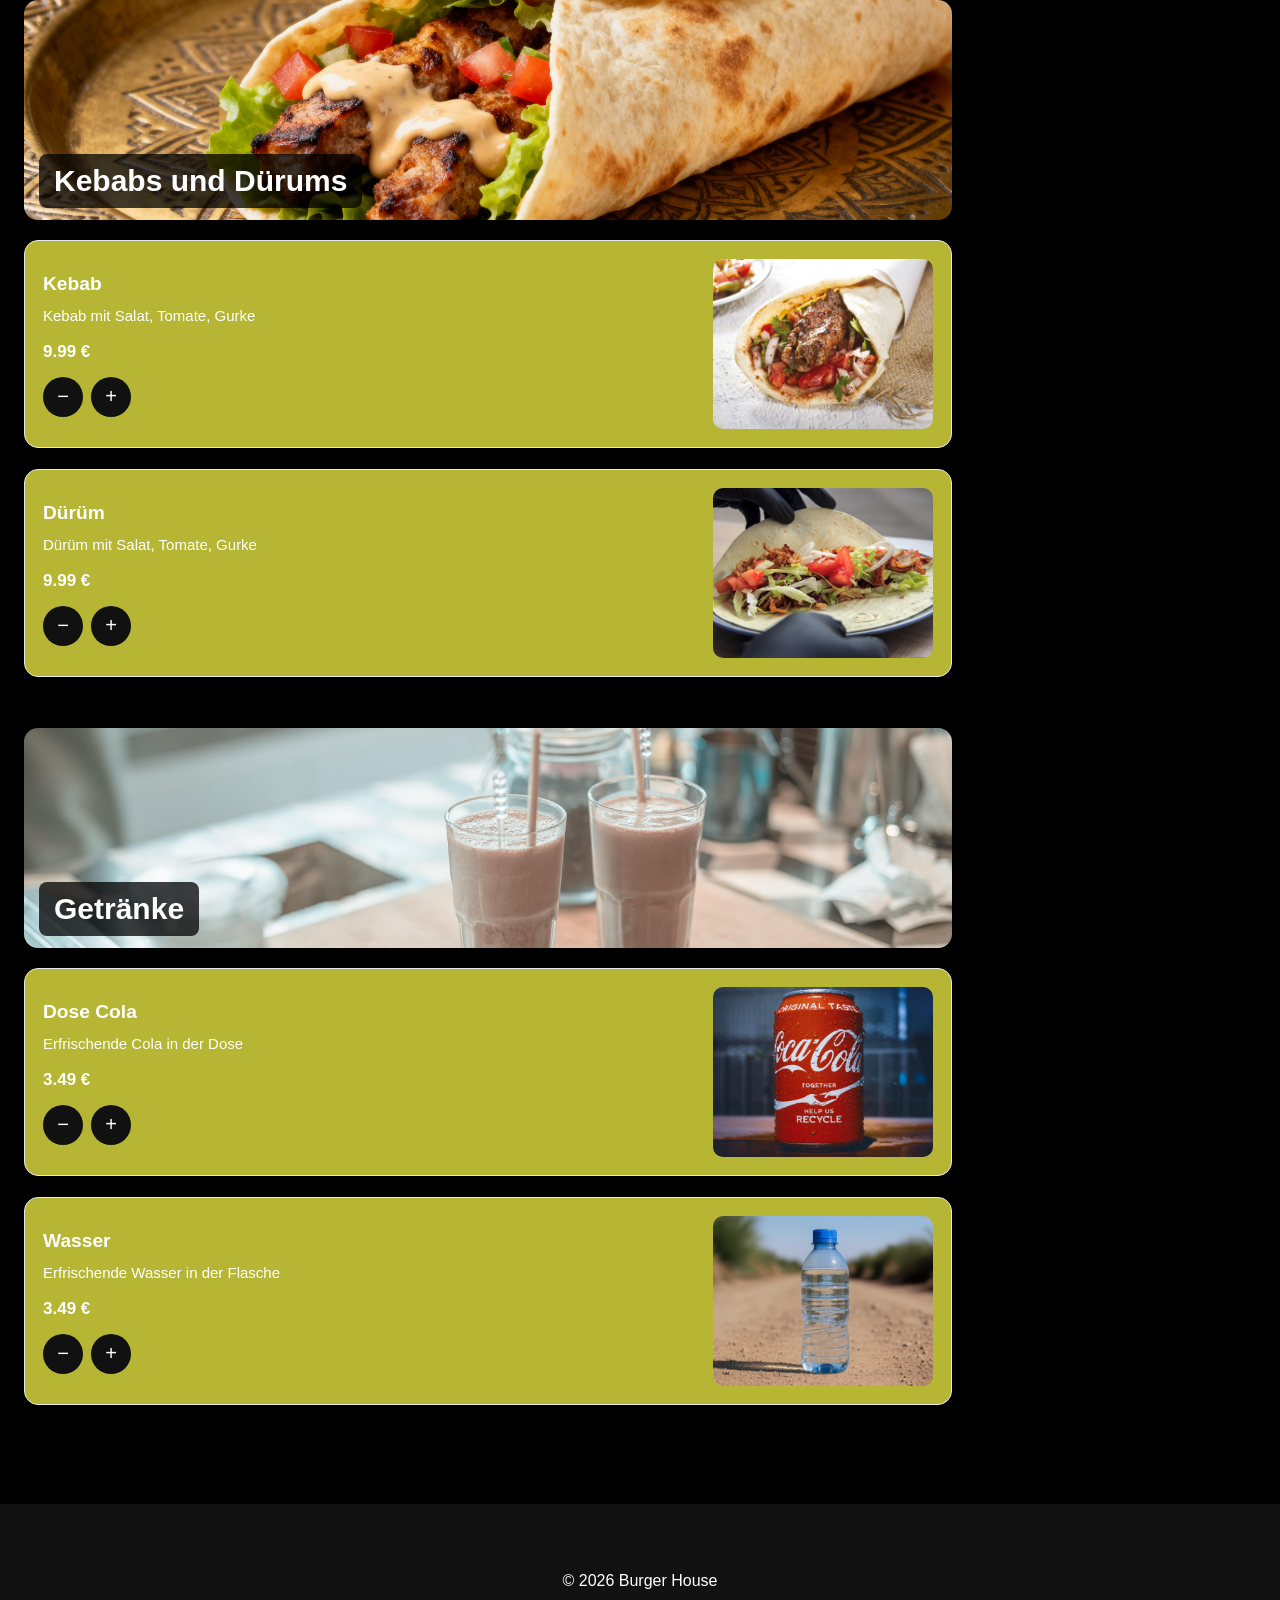
==== commit f91401f7: "Änderungen" ====
--- a/index.html
+++ b/index.html
@@ -8,13 +8,10 @@
 
     <title>Burger House</title>
 
-    <!-- Favicon -->
     <link rel="icon" type="image/png" href="fotos/logo.png">
 
-    <!-- CSS -->
     <link rel="stylesheet" href="style.css">
 
-    <!-- JavaScript -->
     <script src="dbs.js" defer></script>
     <script src="basket.js" defer></script>
     <script src="menu.js" defer></script>
@@ -22,10 +19,6 @@
 </head>
 
 <body>
-
-    <!-- ==================================
-         HEADER
-    ================================== -->
 
     <header>
 
@@ -35,14 +28,8 @@
 
     </header>
 
-
-    <!-- ==================================
-         HAUPTBEREICH
-    ================================== -->
-
     <main class="all">
 
-        <!-- LOGO UND NAME -->
 
         <section class="content">
 
@@ -51,11 +38,6 @@
             </div>
 
         </section>
-
-
-        <!-- ==================================
-             SPEISEKARTE
-        ================================== -->
 
         <section class="menu-section">
 
@@ -69,42 +51,23 @@
 
             </div>
 
-
-            <!-- KATEGORIE SLIDER -->
-
             <nav
                 class="category-slider"
                 id="categorySlider"
                 aria-label="Speisekarten-Kategorien">
             </nav>
 
-
-            <!-- ==================================
-                 MENÜ UND WARENKORB
-            ================================== -->
-
             <div class="container">
 
-
-                <!-- MENÜ -->
 
                 <div
                     class="menu"
                     id="menu">
                 </div>
 
-
-                <!-- ==================================
-                     WARENKORB
-                ================================== -->
-
                 <aside class="basket">
 
                     <h2>Dein Warenkorb</h2>
-
-
-                    <!-- PRODUKTLISTE
-                         Nur dieser Bereich scrollt -->
 
                     <div
                         class="basket-items"
@@ -112,16 +75,9 @@
 
                     </div>
 
-
-                    <!-- UNTERER BEREICH
-                         Bleibt immer sichtbar -->
-
                     <div class="basket-footer">
 
                         <hr>
-
-
-                        <!-- ZWISCHENSUMME -->
 
                         <p>
                             <span>Zwischensumme:</span>
@@ -132,8 +88,6 @@
                         </p>
 
 
-                        <!-- LIEFERKOSTEN -->
-
                         <p>
                             <span>Lieferkosten:</span>
 
@@ -143,8 +97,6 @@
                         </p>
 
 
-                        <!-- GESAMTPREIS -->
-
                         <p class="total">
                             <span>Gesamt:</span>
 
@@ -152,9 +104,6 @@
                                 <span id="total">0.00</span> €
                             </span>
                         </p>
-
-
-                        <!-- WARENKORB LEEREN -->
 
                         <button
                             type="button"
@@ -164,9 +113,6 @@
                             Warenkorb leeren
 
                         </button>
-
-
-                        <!-- CHECKOUT -->
 
                         <button
                             type="button"
@@ -187,15 +133,10 @@
 
     </main>
 
-
-    <!-- ==================================
-         FOOTER
-    ================================== -->
-
     <footer class="footer">
 
         <p>
-            © 2026 Burger House | Alle Rechte vorbehalten.
+            © 2026 Burger House 
         </p>
 
     </footer>
--- a/style.css
+++ b/style.css
@@ -1,12 +1,3 @@
-
-/* ==========================================
-   BURGER HOUSE – KOMPLETTES RESPONSIVE CSS
-   Optimiert für Desktop, Tablet und Handy
-   Mindestbreite: 320px
-========================================== */
-
-/* ===== GRUNDEINSTELLUNGEN ===== */
-
 * {
     box-sizing: border-box;
     scrollbar-width: thin;
@@ -34,7 +25,6 @@
     overflow-x: clip;
 }
 
-/* ===== SCROLLBAR ===== */
 
 ::-webkit-scrollbar {
     width: 10px;
@@ -55,7 +45,6 @@
     background: #d0d04a;
 }
 
-/* ===== ALLGEMEINE ELEMENTE ===== */
 
 img {
     display: block;
@@ -84,25 +73,18 @@
     background: black;
 }
 
-/* ==========================================
-   HEADER
-========================================== */
 
 header {
     position: relative;
     display: flex;
     flex-direction: column;
     justify-content: flex-end;
-
-    width: 100%;
-    max-width: 100%;
-
+    width: 100%;
+    max-width: 100%;
     height: clamp(240px, 30vw, 420px);
     min-height: 240px;
-
     padding: clamp(15px, 3vw, 30px);
     margin-bottom: clamp(120px, 15vw, 165px);
-
     color: white;
 
     background-image:
@@ -134,7 +116,6 @@
     overflow-wrap: anywhere;
 }
 
-/* ===== LOGO ===== */
 
 .logo {
     position: absolute;
@@ -145,18 +126,14 @@
     display: flex;
     justify-content: center;
     align-items: center;
-
     width: clamp(220px, 25vw, 320px);
     height: clamp(226px, 25.7vw, 329px);
-
     max-width: 90%;
     margin: 0;
     padding: 10px;
-
     background-size: cover;
     background-position: center;
     background-repeat: no-repeat;
-
     box-shadow: 0 4px 20px rgba(0, 0, 0, 0.15);
 }
 
@@ -181,15 +158,11 @@
     object-fit: contain;
 }
 
-/* ==========================================
-   LISTEN UND ÜBERSCHRIFTEN
-========================================== */
 
 .List {
     width: 100%;
     max-width: 100%;
     min-width: 0;
-
     margin: 0 0 15px;
     padding: 0 clamp(12px, 2.5vw, 25px);
 }
@@ -205,49 +178,34 @@
     max-width: 100%;
     margin: 25px 0 15px;
     padding: 0;
-
     background: none;
     color: white;
-
     font-size: clamp(20px, 2vw, 24px);
     line-height: 1.3;
-
     text-decoration-thickness: 2px;
     text-underline-position: auto;
-
-    overflow-wrap: anywhere;
-}
-
-/* ==========================================
-   KATEGORIE SLIDER
-========================================== */
+    overflow-wrap: anywhere;
+}
 
 .category-slider {
     display: flex;
     gap: 12px;
-
     width: 100%;
     padding: 15px 24px;
     margin-bottom: 20px;
-
     overflow-x: auto;
     overscroll-behavior-x: contain;
-
     background: #000;
     scrollbar-width: thin;
 }
 
 .category-slider button {
     flex: 0 0 auto;
-
     padding: 12px 22px;
-
     border: 1px solid #b6b634;
     border-radius: 25px;
-
     background: #222;
     color: white;
-
     font-weight: bold;
     white-space: nowrap;
 }
@@ -258,9 +216,6 @@
     color: #000;
 }
 
-/* ==========================================
-   KATEGORIEN UND BANNER
-========================================== */
 
 .food-category {
     min-width: 0;
@@ -270,12 +225,9 @@
 
 .category-banner {
     position: relative;
-
     width: 100%;
     height: 220px;
-
     margin: 25px 0 20px;
-
     overflow: hidden;
     border-radius: 14px;
 }
@@ -290,15 +242,11 @@
     position: absolute;
     bottom: 12px;
     left: 15px;
-
     margin: 0;
     padding: 10px 15px;
-
     border-radius: 8px;
-
     background: rgba(0, 0, 0, 0.75);
     color: white;
-
     font-size: clamp(20px, 3vw, 30px);
 }
 
@@ -313,19 +261,14 @@
     line-height: 1.5;
 }
 
-/* ==========================================
-   HAUPT CONTAINER
-========================================== */
 
 .container {
     display: flex;
     align-items: flex-start;
     gap: 24px;
-
     width: 100%;
     max-width: 1440px;
     min-width: 0;
-
     margin: 0 auto;
     padding: 0 24px;
 }
@@ -337,29 +280,20 @@
     min-width: 0;
 }
 
-/* ==========================================
-   MENÜKARTEN
-========================================== */
 
 .menu-item {
     display: flex;
     justify-content: space-between;
     align-items: center;
-
     gap: clamp(10px, 1.5vw, 20px);
-
-    width: 100%;
-    max-width: 100%;
-    min-width: 0;
-
+    width: 100%;
+    max-width: 100%;
+    min-width: 0;
     margin: 0 0 16px;
     padding: clamp(10px, 1.5vw, 18px);
-
     background: rgb(182, 182, 52);
-
     border: 1px solid #e7e7e7;
     border-radius: 14px;
-
     box-shadow: 0 3px 12px rgba(0, 0, 0, 0.04);
 }
 
@@ -372,56 +306,45 @@
 }
 
 .menu-item h3 {
+    color: white;
     max-width: 100%;
     margin: 0 0 8px;
-
     font-size: clamp(16px, 1.5vw, 20px);
     line-height: 1.3;
-
     overflow-wrap: anywhere;
 }
 
 .menu-item p {
     max-width: 100%;
     margin: 0 0 7px;
-
-    color: #444;
+    color: white;
     font-size: clamp(13px, 1.2vw, 15px);
     line-height: 1.5;
-
     overflow-wrap: anywhere;
 }
 
 .menu-item .price {
     margin-top: 12px;
-
-    color: #111;
+    color: white;
     font-size: clamp(15px, 1.4vw, 17px);
     font-weight: bold;
 }
 
 .menu-item img {
     flex: 0 1 clamp(100px, 18vw, 220px);
-
     width: clamp(100px, 18vw, 220px);
     max-width: 45%;
     min-width: 0;
-
     height: clamp(100px, 14vw, 170px);
-
     object-fit: cover;
     border-radius: 10px;
 }
 
-/* ==========================================
-   MENGEN BUTTONS
-========================================== */
 
 .quantity-buttons {
     display: flex;
     align-items: center;
     flex-wrap: wrap;
-
     gap: 8px;
     max-width: 100%;
     margin-top: 12px;
@@ -429,18 +352,13 @@
 
 .quantity-buttons button {
     flex: 0 0 40px;
-
     width: 40px;
     height: 40px;
-
     padding: 0;
-
     border: none;
     border-radius: 50%;
-
     background: #111;
     color: white;
-
     font-size: 20px;
 }
 
@@ -448,36 +366,24 @@
     background: #333;
 }
 
-/* ==========================================
-   WARENKORB
-========================================== */
 
 .basket {
     position: sticky;
     top: 20px;
-
     flex: 0 0 320px;
-
     width: 320px;
     max-width: 100%;
     min-width: 0;
-
     margin: 0;
     padding: 20px;
-
     background: rgb(182, 182, 52);
-
     border: 1px solid #e5e5e5;
     border-radius: 14px;
-
-    overflow-wrap: anywhere;
-
+    overflow-wrap: anywhere;
     box-shadow: 0 3px 15px rgba(0, 0, 0, 0.06);
-
-    /* NEU: feste Höhe und Flex-Layout */
     display: flex;
     flex-direction: column;
-    height: 340px;
+    height: min(520px, calc(100vh - 40px));
     max-height: calc(100vh - 40px);
     overflow: hidden;
 }
@@ -485,18 +391,13 @@
 .basket h2 {
     margin: 0 0 20px;
     padding: 0;
-
     background: none;
-
     font-size: clamp(19px, 1.8vw, 22px);
-
-    overflow-wrap: anywhere;
-
-    /* NEU */
+    overflow-wrap: anywhere;
+    color: white;
     flex: 0 0 auto;
 }
 
-/* NEU: Nur die Produktliste scrollt */
 .basket-items {
     flex: 1 1 auto;
     min-height: 0;
@@ -507,9 +408,7 @@
 .basket-item {
     min-width: 0;
     padding: 12px 0;
-
     border-bottom: 1px solid #eee;
-
     overflow-wrap: anywhere;
 }
 
@@ -517,6 +416,7 @@
     margin-bottom: 8px;
     font-weight: 600;
     overflow-wrap: anywhere;
+    color: white;
 }
 
 .basket-controls {
@@ -530,15 +430,11 @@
 
 .basket-controls button {
     flex: 0 0 30px;
-
     width: 30px;
     height: 30px;
-
     padding: 0;
-
     border: none;
     border-radius: 50%;
-
     background: #111;
     color: white;
 }
@@ -549,7 +445,6 @@
     overflow-wrap: anywhere;
 }
 
-/* NEU: Preise und Buttons bleiben sichtbar */
 .basket-footer {
     flex: 0 0 auto;
 }
@@ -565,13 +460,10 @@
     display: flex;
     justify-content: space-between;
     align-items: flex-start;
-
     gap: 10px;
     min-width: 0;
-
     margin: 0 0 12px;
-
-    color: #444;
+    color: white;
 }
 
 .basket p span {
@@ -583,12 +475,8 @@
     color: #111;
     font-size: 18px;
     font-weight: bold;
-}
-
-/* ==========================================
-   WARENKORB BUTTONS
-========================================== */
-
+    color: white;
+}
 .checkout-button,
 .order-button {
     display: block;
@@ -666,9 +554,6 @@
     outline-offset: 3px;
 }
 
-/* ==========================================
-   CHECKOUT POPUP
-========================================== */
 
 .checkout-overlay {
     display: none;
@@ -786,9 +671,6 @@
     background: #ddd;
 }
 
-/* ==========================================
-   FOOTER
-========================================== */
 
 .footer {
     width: 100%;
@@ -920,9 +802,6 @@
     font-size: 13px;
 }
 
-/* ==========================================
-   TABLET – MAX 1100px
-========================================== */
 
 @media screen and (max-width: 1100px) {
 
@@ -944,9 +823,6 @@
     }
 }
 
-/* ==========================================
-   TABLET UND KLEINE LAPTOPS – 768px
-========================================== */
 
 @media screen and (max-width: 768px) {
 
@@ -1000,6 +876,14 @@
         position: static;
         margin: 0;
         padding: 16px;
+        height: auto;
+        max-height: none;
+        overflow: visible;
+    }
+
+    .basket-items {
+        flex: 0 0 auto;
+        overflow: visible;
     }
 
     .menu-item {
@@ -1049,10 +933,6 @@
     }
 }
 
-/* ==========================================
-   HANDY – MAX 600px
-========================================== */
-
 @media screen and (max-width: 600px) {
 
     header {
@@ -1213,9 +1093,6 @@
     }
 }
 
-/* ==========================================
-   KLEINE HANDYS – MAX 480px
-========================================== */
 
 @media screen and (max-width: 480px) {
 
@@ -1618,9 +1495,6 @@
     }
 }
 
-/* ==========================================
-   EXTRA KLEINE HANDYS – 320px bis 350px
-========================================== */
 
 @media screen and (max-width: 350px) {
 
@@ -1702,9 +1576,6 @@
     }
 }
 
-/* ==========================================
-   GROSSE DESKTOPS – AB 1440px
-========================================== */
 
 @media screen and (min-width: 1440px) {
 
@@ -1713,9 +1584,6 @@
     }
 }
 
-/* ==========================================
-   REDUZIERTE ANIMATIONEN
-========================================== */
 
 @media (prefers-reduced-motion: reduce) {
 
@@ -1730,3 +1598,128 @@
 }
 
 
+@media screen and (max-width: 768px) {
+    .basket {
+        display: flex;
+        flex-direction: column;
+        height: min(420px, calc(100dvh - 24px));
+        max-height: calc(100dvh - 24px);
+        min-height: 280px;
+        overflow: hidden;
+    }
+
+    .basket h2,
+    .basket-footer {
+        flex: 0 0 auto;
+    }
+
+    .basket-items {
+        flex: 1 1 auto;
+        min-height: 0;
+        overflow-y: auto;
+        overflow-x: hidden;
+        overscroll-behavior: contain;
+        -webkit-overflow-scrolling: touch;
+    }
+}
+
+@media screen and (min-width: 769px) {
+    .basket {
+        flex: 0 0 280px;
+        width: 280px;
+        padding: 14px;
+        height: min(420px, calc(100vh - 40px));
+        max-height: calc(100vh - 40px);
+    }
+
+    .basket h2 {
+        font-size: 19px;
+        margin-bottom: 12px;
+    }
+
+    .basket-item {
+        padding: 8px 0;
+    }
+
+    .basket hr {
+        margin: 12px 0;
+    }
+
+    .checkout-button,
+    .order-button,
+    .clear-button {
+        padding: 10px;
+        font-size: 14px;
+    }
+
+    .checkout-button,
+    .order-button {
+        margin-top: 10px;
+    }
+}
+
+
+@media screen and (max-width: 768px) {
+    .basket {
+        width: 100%;
+        max-width: 100%;
+        padding: 12px;
+        height: min(300px, calc(100dvh - 24px));
+        max-height: calc(100dvh - 24px);
+        min-height: 0;
+        overflow: hidden;
+    }
+
+    .basket h2 {
+        font-size: 17px;
+        margin-bottom: 8px;
+    }
+
+    .basket-item {
+        padding: 7px 0;
+    }
+
+    .basket-name {
+        font-size: 13px;
+        margin-bottom: 5px;
+    }
+
+    .basket-controls {
+        gap: 5px;
+    }
+
+    .basket hr {
+        margin: 10px 0;
+    }
+
+    .basket p {
+        margin-bottom: 7px;
+        font-size: 13px;
+    }
+
+    .basket .total {
+        font-size: 15px;
+    }
+
+    .checkout-button,
+    .order-button,
+    .clear-button {
+        padding: 9px 8px;
+        font-size: 13px;
+    }
+
+    .checkout-button,
+    .order-button,
+    .clear-button {
+        margin-top: 7px;
+    }
+
+    .basket-items {
+        flex: 1 1 auto;
+        min-height: 0;
+        overflow-y: auto;
+        overflow-x: hidden;
+        overscroll-behavior: contain;
+        -webkit-overflow-scrolling: touch;
+    }
+}
